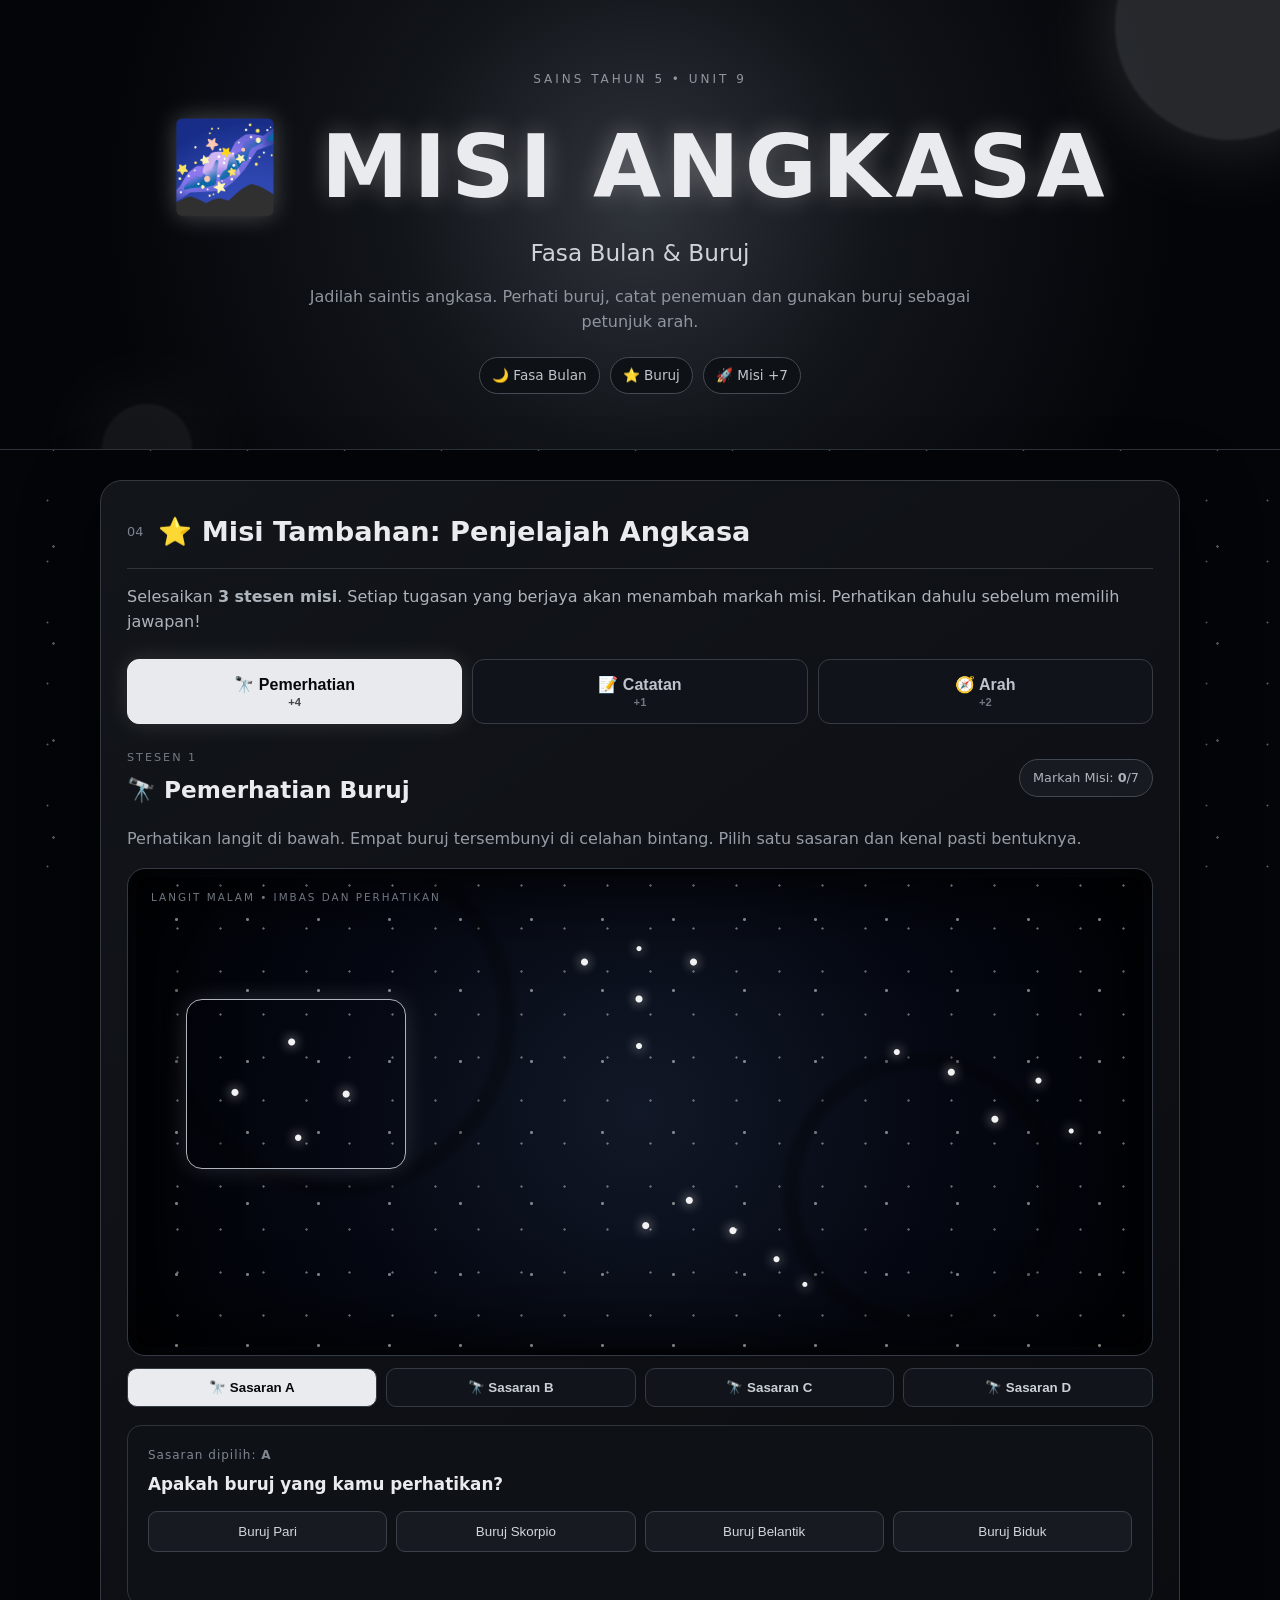
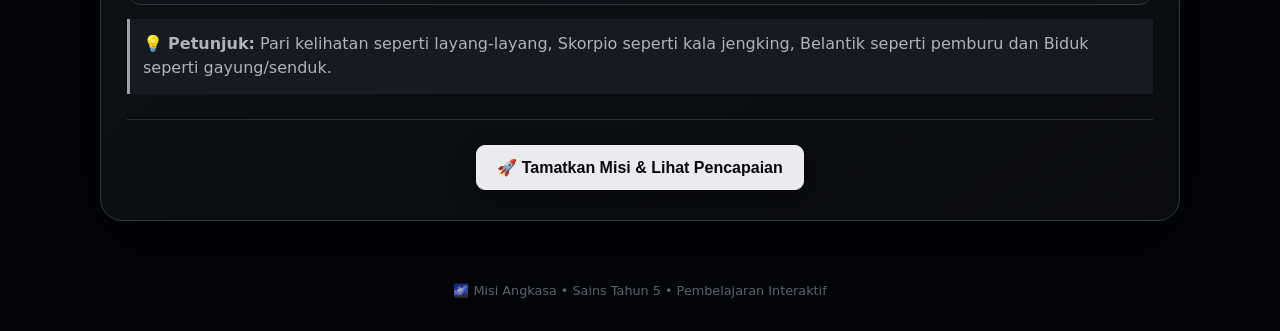
==== index.html @ 53428cc7 "Add files via upload" ====
<!DOCTYPE html>
<html lang="ms">
<head>
<meta charset="UTF-8">
<meta name="viewport" content="width=device-width, initial-scale=1.0">
<title>Misi Angkasa • Sains Tahun 5</title>
<link rel="stylesheet" href="style.css">
</head>
<body>
<div class="stars-bg"></div>

<header class="hero">
  <div class="eyebrow">SAINS TAHUN 5 • UNIT 9</div>
  <h1>🌌 MISI ANGKASA</h1>
  <p>Fasa Bulan & Buruj</p>
  <p class="lead">Jadilah saintis angkasa. Perhati buruj, catat penemuan dan gunakan buruj sebagai petunjuk arah.</p>
  <div class="hero-stats"><span>🌙 Fasa Bulan</span><span>⭐ Buruj</span><span>🚀 Misi +7</span></div>
</header>

<main>
<section class="panel">
  <div class="section-title"><span>04</span><h2>⭐ Misi Tambahan: Penjelajah Angkasa</h2></div>
  <p class="intro">Selesaikan <b>3 stesen misi</b>. Setiap tugasan yang berjaya akan menambah markah misi. Perhatikan dahulu sebelum memilih jawapan!</p>

  <nav class="mission-tabs" aria-label="Stesen misi">
    <button class="tab active" data-tab="observation">🔭 Pemerhatian <small>+4</small></button>
    <button class="tab" data-tab="notes">📝 Catatan <small>+1</small></button>
    <button class="tab" data-tab="direction">🧭 Arah <small>+2</small></button>
  </nav>

  <!-- STATION 1 -->
  <div id="observation" class="tab-panel active">
    <div class="station-head">
      <div><span class="station-no">STESEN 1</span><h3>🔭 Pemerhatian Buruj</h3></div>
      <div class="score-pill">Markah Misi: <b id="missionScore">0</b>/7</div>
    </div>
    <p class="hint">Perhatikan langit di bawah. Empat buruj tersembunyi di celahan bintang. Pilih satu sasaran dan kenal pasti bentuknya.</p>

    <div class="sky-wrap">
      <div class="sky" id="sky">
        <div class="sky-title">LANGIT MALAM • IMBAS DAN PERHATIKAN</div>
        <div class="target t1" data-const="pari"><span class="target-dot"></span></div>
        <div class="target t2" data-const="scorpio"><span class="target-dot"></span></div>
        <div class="target t3" data-const="belantik"><span class="target-dot"></span></div>
        <div class="target t4" data-const="biduk"><span class="target-dot"></span></div>
      </div>
    </div>

    <div class="constellation-picks">
      <button class="const-pick" data-target="pari">🔭 Sasaran A</button>
      <button class="const-pick" data-target="scorpio">🔭 Sasaran B</button>
      <button class="const-pick" data-target="belantik">🔭 Sasaran C</button>
      <button class="const-pick" data-target="biduk">🔭 Sasaran D</button>
    </div>

    <div class="observation-box">
      <div class="target-label">Sasaran dipilih: <b id="selectedTarget">A</b></div>
      <h4 id="obsQuestion">Apakah buruj yang kamu perhatikan?</h4>
      <div class="answer-grid" id="constAnswers">
        <button data-answer="pari">Buruj Pari</button>
        <button data-answer="scorpio">Buruj Skorpio</button>
        <button data-answer="belantik">Buruj Belantik</button>
        <button data-answer="biduk">Buruj Biduk</button>
      </div>
      <p id="obsFeedback" class="feedback"></p>
    </div>

    <div class="mini-note">💡 <b>Petunjuk:</b> Pari kelihatan seperti layang-layang, Skorpio seperti kala jengking, Belantik seperti pemburu dan Biduk seperti gayung/senduk.</div>
  </div>

  <!-- STATION 2 -->
  <div id="notes" class="tab-panel">
    <div class="station-head">
      <div><span class="station-no">STESEN 2</span><h3>📝 Catatan Saintis</h3></div>
      <div class="score-pill">Markah: <b id="noteScore">0</b>/1</div>
    </div>
    <p class="hint">Tulis pemerhatian kamu selepas melihat buruj. Catat sekurang-kurangnya nama buruj, bentuk dan satu perkara yang kamu pelajari.</p>
    <div class="note-template">
      <label>Nama buruj yang saya perhatikan</label>
      <input id="noteName" maxlength="60" placeholder="Contoh: Buruj Pari">
      <label>Bentuk / corak bintang</label>
      <textarea id="noteShape" maxlength="180" placeholder="Contoh: Empat bintang membentuk corak seperti layang-layang."></textarea>
      <label>Penemuan saya</label>
      <textarea id="noteFinding" maxlength="180" placeholder="Contoh: Buruj boleh digunakan sebagai petunjuk arah."></textarea>
      <button class="btn" id="saveNote">💾 Simpan Catatan (+1)</button>
      <p id="noteFeedback" class="feedback"></p>
    </div>
  </div>

  <!-- STATION 3 -->
  <div id="direction" class="tab-panel">
    <div class="station-head">
      <div><span class="station-no">STESEN 3</span><h3>🧭 Kompas Langit</h3></div>
      <div class="score-pill">Markah: <b id="directionScore">0</b>/2</div>
    </div>
    <p class="hint">Berdasarkan pengetahuan Sains Tahun 5, jawab dua soalan objektif berikut.</p>

    <div class="direction-question">
      <h4>1. Buruj yang sentiasa menunjuk ke arah utara ialah...</h4>
      <div class="answer-grid one" data-q="d1">
        <button data-answer="pari">Buruj Pari</button>
        <button data-answer="biduk">Buruj Biduk</button>
        <button data-answer="scorpio">Buruj Skorpio</button>
        <button data-answer="belantik">Buruj Belantik</button>
      </div>
      <p id="d1feedback" class="feedback"></p>
    </div>

    <div class="direction-question">
      <h4>2. Buruj yang sentiasa menunjuk ke arah selatan ialah...</h4>
      <div class="answer-grid one" data-q="d2">
        <button data-answer="pari">Buruj Pari</button>
        <button data-answer="biduk">Buruj Biduk</button>
        <button data-answer="scorpio">Buruj Skorpio</button>
        <button data-answer="belantik">Buruj Belantik</button>
      </div>
      <p id="d2feedback" class="feedback"></p>
    </div>
  </div>

  <div class="result-area">
    <button class="btn result-btn" id="finishMission">🚀 Tamatkan Misi & Lihat Pencapaian</button>
    <div id="achievement" class="achievement hidden"></div>
  </div>
</section>
</main>

<footer>🌌 Misi Angkasa • Sains Tahun 5 • Pembelajaran Interaktif</footer>
<script src="script.js"></script>
</body>
</html>
---- style.css ----
*{box-sizing:border-box}html{scroll-behavior:smooth}body{margin:0;background:#030509;color:#e9ebef;font-family:Inter,system-ui,-apple-system,Segoe UI,Arial,sans-serif;line-height:1.55;min-height:100vh}.stars-bg{position:fixed;inset:0;pointer-events:none;background-image:radial-gradient(circle,#fff 1px,transparent 1.5px),radial-gradient(circle,#cfd5dd .8px,transparent 1.4px),radial-gradient(circle,#fff .7px,transparent 1.3px);background-size:97px 97px,151px 151px,61px 61px;background-position:5px 13px,31px 71px,17px 43px;opacity:.35}.hero{position:relative;text-align:center;overflow:hidden;padding:70px 20px 55px;background:radial-gradient(circle at 50% 45%,#30343b 0,#12151a 35%,#030509 78%);border-bottom:1px solid #2e333b}.hero:before,.hero:after{content:"";position:absolute;border-radius:50%;background:#d9dde4;filter:blur(1px);opacity:.16;box-shadow:0 0 80px #fff}.hero:before{width:230px;height:230px;right:-65px;top:-90px}.hero:after{width:90px;height:90px;left:8%;bottom:-45px;opacity:.08}.eyebrow{font-size:.75rem;letter-spacing:3px;color:#8f969f}.hero h1{margin:10px 0 0;font-size:clamp(2.6rem,8vw,5.5rem);letter-spacing:5px;text-shadow:0 0 25px #fff4}.hero p{margin:0;font-size:1.45rem;color:#cfd3d9}.hero .lead{max-width:720px;margin:14px auto 22px;font-size:1rem;color:#8f969f}.hero-stats{display:flex;justify-content:center;gap:10px;flex-wrap:wrap}.hero-stats span{border:1px solid #454b54;background:#0e1116;padding:7px 12px;border-radius:999px;color:#bfc4cc;font-size:.85rem}.panel{position:relative;max-width:1080px;margin:30px auto;padding:30px 26px;background:linear-gradient(145deg,#12151a,#090b0f);border:1px solid #343941;border-radius:22px;box-shadow:0 20px 70px #000b}.section-title{display:flex;align-items:center;gap:15px;border-bottom:1px solid #30343b;padding-bottom:15px}.section-title span{font-size:.8rem;color:#7c838d}.section-title h2{margin:0;font-size:1.7rem}.intro{color:#aeb4bc}.mission-tabs{display:grid;grid-template-columns:repeat(3,1fr);gap:10px;margin:25px 0 20px}.tab{background:#101319;color:#bfc4cc;border:1px solid #373c44;padding:15px 10px;border-radius:12px;font-weight:800;font-size:1rem;cursor:pointer;transition:.2s}.tab small{display:block;color:#707780;font-size:.7rem;margin-top:2px}.tab:hover,.tab.active{background:#e8eaed;color:#08090b;border-color:#eee;box-shadow:0 0 22px #fff2}.tab.active small{color:#444}.tab-panel{display:none}.tab-panel.active{display:block;animation:fade .25s ease}@keyframes fade{from{opacity:0;transform:translateY(5px)}to{opacity:1;transform:none}}.station-head{display:flex;justify-content:space-between;align-items:center;gap:15px;margin-bottom:8px}.station-head h3{margin:3px 0;font-size:1.45rem}.station-no{font-size:.7rem;letter-spacing:2px;color:#737a84}.score-pill{padding:8px 13px;border:1px solid #424851;background:#171a20;border-radius:999px;font-size:.8rem;color:#aeb4bc}.hint{color:#969da6}.sky-wrap{border:1px solid #343a43;border-radius:18px;padding:8px;background:#05070c;box-shadow:inset 0 0 70px #000}.sky{height:470px;border-radius:13px;position:relative;overflow:hidden;background:radial-gradient(circle at 50% 50%,#111827 0,#050812 55%,#010206 100%);box-shadow:inset 0 0 90px #000}.sky:before{content:"";position:absolute;inset:0;background-image:radial-gradient(circle,#fff 1.2px,transparent 1.8px),radial-gradient(circle,#d9dde4 .8px,transparent 1.5px);background-size:71px 71px,43px 43px;background-position:5px 7px,20px 30px;opacity:.48}.sky:after{content:"";position:absolute;inset:0;background:radial-gradient(circle at 20% 30%,transparent 0 18%,#0004 19% 20%,transparent 21%),radial-gradient(circle at 78% 67%,transparent 0 14%,#0004 15% 16%,transparent 17%)}.sky-title{position:absolute;z-index:2;top:12px;left:15px;font-size:.65rem;letter-spacing:2px;color:#707781}.target{position:absolute;width:220px;height:170px;z-index:3;cursor:pointer;border:1px solid transparent;border-radius:16px;transition:.25s}.target:hover,.target.selected{border-color:#aeb4bd;background:#fff05;box-shadow:0 0 25px #fff2}.target:after{content:"";position:absolute;inset:0;background-image:radial-gradient(circle at 20% 50%,#fff 0 3px,transparent 4px),radial-gradient(circle at 50% 25%,#fff 0 3px,transparent 4px),radial-gradient(circle at 75% 60%,#fff 0 3px,transparent 4px),radial-gradient(circle at 40% 80%,#fff 0 2.5px,transparent 3.5px),radial-gradient(circle at 85% 25%,#fff 0 2px,transparent 3px);filter:drop-shadow(0 0 6px #fff);opacity:.95}.t1{left:5%;top:26%}.t2{right:5%;top:27%}.t3{left:39%;top:8%}.t4{right:31%;bottom:6%}.t1:after{background-image:radial-gradient(circle at 22% 55%,#fff 0 3px,transparent 4px),radial-gradient(circle at 48% 25%,#fff 0 3px,transparent 4px),radial-gradient(circle at 73% 56%,#fff 0 3px,transparent 4px),radial-gradient(circle at 51% 82%,#fff 0 2.7px,transparent 3.7px)}.t2:after{background-image:radial-gradient(circle at 10% 28%,#fff 0 2.5px,transparent 3.5px),radial-gradient(circle at 35% 40%,#fff 0 3px,transparent 4px),radial-gradient(circle at 55% 68%,#fff 0 3px,transparent 4px),radial-gradient(circle at 75% 45%,#fff 0 2.5px,transparent 3.5px),radial-gradient(circle at 90% 75%,#fff 0 2px,transparent 3px)}.t3:after{background-image:radial-gradient(circle at 25% 28%,#fff 0 3px,transparent 4px),radial-gradient(circle at 50% 50%,#fff 0 3px,transparent 4px),radial-gradient(circle at 75% 28%,#fff 0 3px,transparent 4px),radial-gradient(circle at 50% 78%,#fff 0 2.5px,transparent 3.5px),radial-gradient(circle at 50% 20%,#fff 0 2px,transparent 3px)}.t4:after{background-image:radial-gradient(circle at 15% 45%,#fff 0 3px,transparent 4px),radial-gradient(circle at 35% 30%,#fff 0 3px,transparent 4px),radial-gradient(circle at 55% 48%,#fff 0 3px,transparent 4px),radial-gradient(circle at 75% 65%,#fff 0 2.5px,transparent 3.5px),radial-gradient(circle at 88% 80%,#fff 0 2px,transparent 3px)}.constellation-picks{display:grid;grid-template-columns:repeat(4,1fr);gap:9px;margin:12px 0}.const-pick{padding:11px 5px;background:#11151b;border:1px solid #353b43;color:#cbd0d7;border-radius:10px;cursor:pointer;font-weight:700}.const-pick:hover,.const-pick.selected{background:#e9ebee;color:#08090b}.observation-box,.direction-question,.note-template{margin-top:18px;padding:20px;background:#0e1116;border:1px solid #30353d;border-radius:14px}.target-label{font-size:.75rem;letter-spacing:1px;color:#7f8791}.observation-box h4,.direction-question h4{margin:7px 0 13px;font-size:1.05rem}.answer-grid{display:grid;grid-template-columns:repeat(4,1fr);gap:9px}.answer-grid button{background:#171b21;color:#d2d6dc;border:1px solid #3b414a;padding:12px 8px;border-radius:9px;cursor:pointer}.answer-grid button:hover{background:#282d34}.answer-grid button.correct{background:#dfe2e6;color:#07090d;border-color:#fff}.answer-grid button.wrong{border-color:#777;background:#1a1d22}.feedback{min-height:22px;margin:10px 0 0;font-weight:700;color:#aeb5be}.mini-note{margin-top:14px;padding:13px;background:#171a20;border-left:3px solid #9ba1a9;color:#aeb4bc}.note-template{display:grid;gap:9px;max-width:760px;margin-left:auto;margin-right:auto}.note-template label{font-size:.82rem;color:#969da6}.note-template input,.note-template textarea{width:100%;padding:12px;background:#090c11;border:1px solid #353b44;border-radius:9px;color:#eee;font:inherit}.note-template textarea{min-height:95px;resize:vertical}.btn{border:1px solid #eee;background:#e9ebee;color:#08090b;padding:12px 20px;border-radius:9px;font-weight:900;cursor:pointer;box-shadow:0 8px 25px #0007}.btn:hover{transform:translateY(-2px);background:#fff}.result-area{text-align:center;border-top:1px solid #292e35;margin-top:25px;padding-top:25px}.result-btn{font-size:1rem}.achievement{margin:22px auto 0;max-width:650px;padding:28px 18px;border:1px solid #656b74;border-radius:18px;background:radial-gradient(circle at 50% 30%,#383d45,#12151a 65%);box-shadow:0 0 50px #fff1}.achievement .big-icon{font-size:4rem}.achievement h3{font-size:1.8rem;margin:5px 0}.achievement .medal{font-size:2rem}.hidden{display:none}footer{text-align:center;color:#626973;padding:30px 15px;font-size:.8rem}@media(max-width:720px){.panel{margin:16px 9px;padding:21px 15px}.mission-tabs{grid-template-columns:1fr}.constellation-picks,.answer-grid{grid-template-columns:1fr 1fr}.sky{height:430px}.target{width:145px;height:120px}.t1{left:1%;top:28%}.t2{right:1%;top:28%}.t3{left:31%;top:6%}.t4{right:20%;bottom:5%}.station-head{align-items:flex-start;flex-direction:column}.score-pill{align-self:flex-start}.hero h1{letter-spacing:2px}}
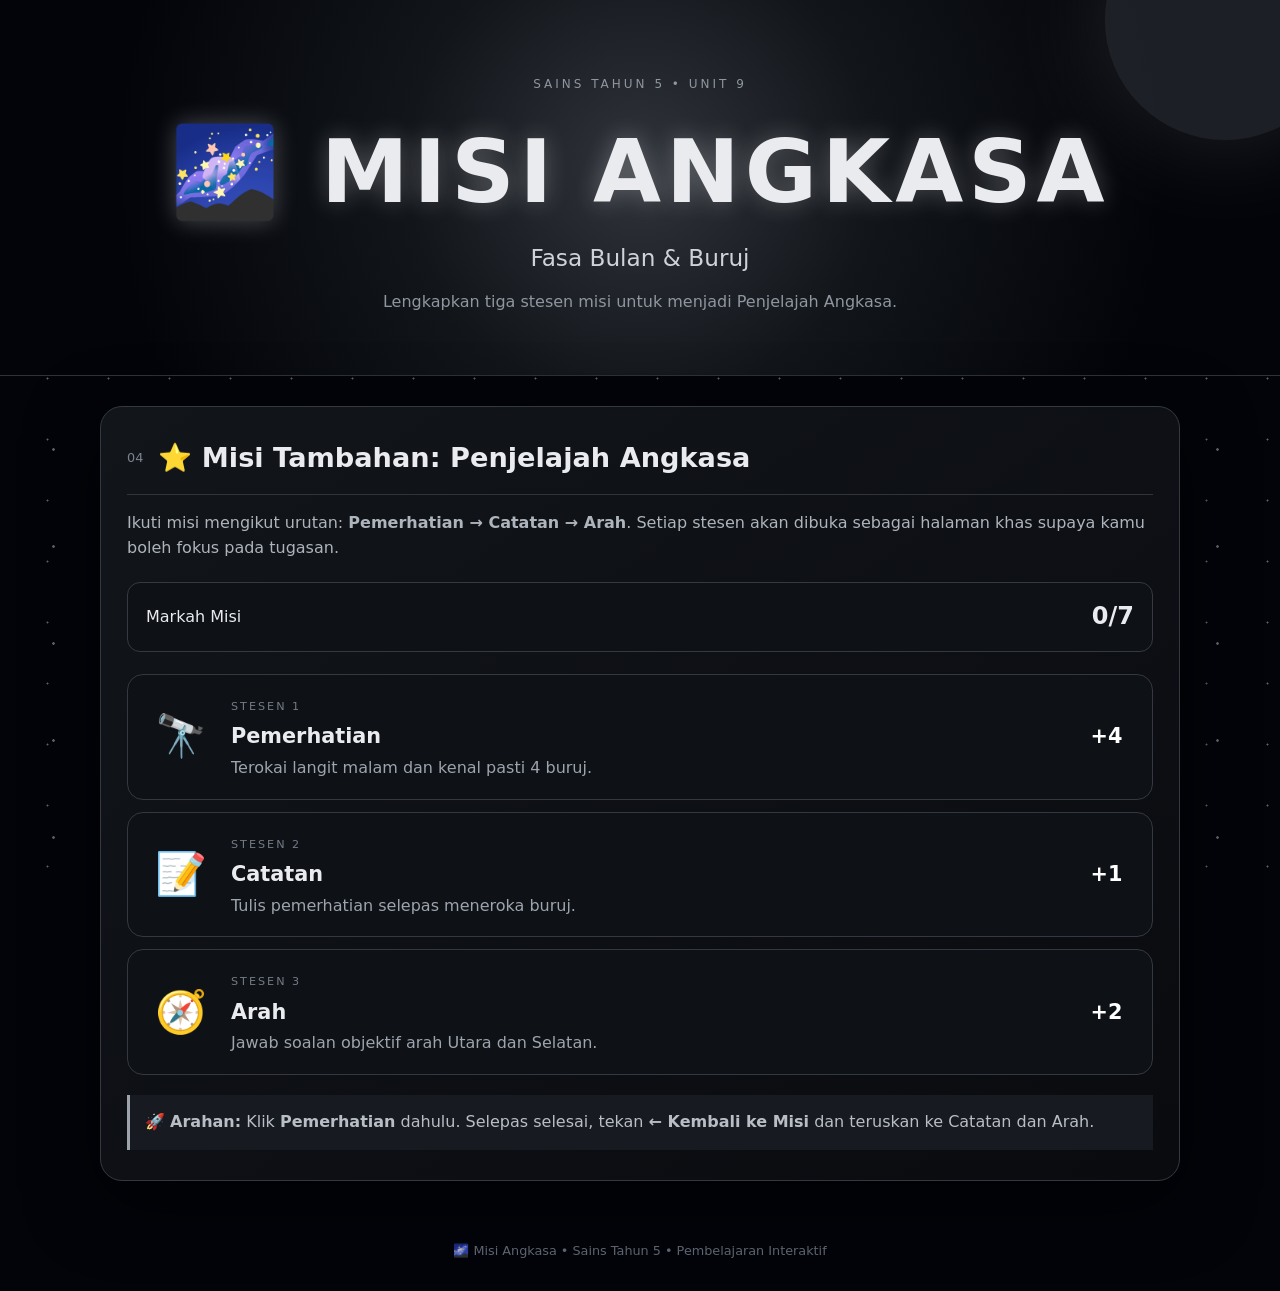
==== commit 4c8637bb: "Add files via upload" ====
--- a/index.html
+++ b/index.html
@@ -1,131 +1,15 @@
 <!DOCTYPE html>
 <html lang="ms">
-<head>
-<meta charset="UTF-8">
-<meta name="viewport" content="width=device-width, initial-scale=1.0">
-<title>Misi Angkasa • Sains Tahun 5</title>
-<link rel="stylesheet" href="style.css">
-</head>
-<body>
-<div class="stars-bg"></div>
-
-<header class="hero">
-  <div class="eyebrow">SAINS TAHUN 5 • UNIT 9</div>
-  <h1>🌌 MISI ANGKASA</h1>
-  <p>Fasa Bulan & Buruj</p>
-  <p class="lead">Jadilah saintis angkasa. Perhati buruj, catat penemuan dan gunakan buruj sebagai petunjuk arah.</p>
-  <div class="hero-stats"><span>🌙 Fasa Bulan</span><span>⭐ Buruj</span><span>🚀 Misi +7</span></div>
-</header>
-
-<main>
-<section class="panel">
-  <div class="section-title"><span>04</span><h2>⭐ Misi Tambahan: Penjelajah Angkasa</h2></div>
-  <p class="intro">Selesaikan <b>3 stesen misi</b>. Setiap tugasan yang berjaya akan menambah markah misi. Perhatikan dahulu sebelum memilih jawapan!</p>
-
-  <nav class="mission-tabs" aria-label="Stesen misi">
-    <button class="tab active" data-tab="observation">🔭 Pemerhatian <small>+4</small></button>
-    <button class="tab" data-tab="notes">📝 Catatan <small>+1</small></button>
-    <button class="tab" data-tab="direction">🧭 Arah <small>+2</small></button>
-  </nav>
-
-  <!-- STATION 1 -->
-  <div id="observation" class="tab-panel active">
-    <div class="station-head">
-      <div><span class="station-no">STESEN 1</span><h3>🔭 Pemerhatian Buruj</h3></div>
-      <div class="score-pill">Markah Misi: <b id="missionScore">0</b>/7</div>
-    </div>
-    <p class="hint">Perhatikan langit di bawah. Empat buruj tersembunyi di celahan bintang. Pilih satu sasaran dan kenal pasti bentuknya.</p>
-
-    <div class="sky-wrap">
-      <div class="sky" id="sky">
-        <div class="sky-title">LANGIT MALAM • IMBAS DAN PERHATIKAN</div>
-        <div class="target t1" data-const="pari"><span class="target-dot"></span></div>
-        <div class="target t2" data-const="scorpio"><span class="target-dot"></span></div>
-        <div class="target t3" data-const="belantik"><span class="target-dot"></span></div>
-        <div class="target t4" data-const="biduk"><span class="target-dot"></span></div>
-      </div>
-    </div>
-
-    <div class="constellation-picks">
-      <button class="const-pick" data-target="pari">🔭 Sasaran A</button>
-      <button class="const-pick" data-target="scorpio">🔭 Sasaran B</button>
-      <button class="const-pick" data-target="belantik">🔭 Sasaran C</button>
-      <button class="const-pick" data-target="biduk">🔭 Sasaran D</button>
-    </div>
-
-    <div class="observation-box">
-      <div class="target-label">Sasaran dipilih: <b id="selectedTarget">A</b></div>
-      <h4 id="obsQuestion">Apakah buruj yang kamu perhatikan?</h4>
-      <div class="answer-grid" id="constAnswers">
-        <button data-answer="pari">Buruj Pari</button>
-        <button data-answer="scorpio">Buruj Skorpio</button>
-        <button data-answer="belantik">Buruj Belantik</button>
-        <button data-answer="biduk">Buruj Biduk</button>
-      </div>
-      <p id="obsFeedback" class="feedback"></p>
-    </div>
-
-    <div class="mini-note">💡 <b>Petunjuk:</b> Pari kelihatan seperti layang-layang, Skorpio seperti kala jengking, Belantik seperti pemburu dan Biduk seperti gayung/senduk.</div>
-  </div>
-
-  <!-- STATION 2 -->
-  <div id="notes" class="tab-panel">
-    <div class="station-head">
-      <div><span class="station-no">STESEN 2</span><h3>📝 Catatan Saintis</h3></div>
-      <div class="score-pill">Markah: <b id="noteScore">0</b>/1</div>
-    </div>
-    <p class="hint">Tulis pemerhatian kamu selepas melihat buruj. Catat sekurang-kurangnya nama buruj, bentuk dan satu perkara yang kamu pelajari.</p>
-    <div class="note-template">
-      <label>Nama buruj yang saya perhatikan</label>
-      <input id="noteName" maxlength="60" placeholder="Contoh: Buruj Pari">
-      <label>Bentuk / corak bintang</label>
-      <textarea id="noteShape" maxlength="180" placeholder="Contoh: Empat bintang membentuk corak seperti layang-layang."></textarea>
-      <label>Penemuan saya</label>
-      <textarea id="noteFinding" maxlength="180" placeholder="Contoh: Buruj boleh digunakan sebagai petunjuk arah."></textarea>
-      <button class="btn" id="saveNote">💾 Simpan Catatan (+1)</button>
-      <p id="noteFeedback" class="feedback"></p>
-    </div>
-  </div>
-
-  <!-- STATION 3 -->
-  <div id="direction" class="tab-panel">
-    <div class="station-head">
-      <div><span class="station-no">STESEN 3</span><h3>🧭 Kompas Langit</h3></div>
-      <div class="score-pill">Markah: <b id="directionScore">0</b>/2</div>
-    </div>
-    <p class="hint">Berdasarkan pengetahuan Sains Tahun 5, jawab dua soalan objektif berikut.</p>
-
-    <div class="direction-question">
-      <h4>1. Buruj yang sentiasa menunjuk ke arah utara ialah...</h4>
-      <div class="answer-grid one" data-q="d1">
-        <button data-answer="pari">Buruj Pari</button>
-        <button data-answer="biduk">Buruj Biduk</button>
-        <button data-answer="scorpio">Buruj Skorpio</button>
-        <button data-answer="belantik">Buruj Belantik</button>
-      </div>
-      <p id="d1feedback" class="feedback"></p>
-    </div>
-
-    <div class="direction-question">
-      <h4>2. Buruj yang sentiasa menunjuk ke arah selatan ialah...</h4>
-      <div class="answer-grid one" data-q="d2">
-        <button data-answer="pari">Buruj Pari</button>
-        <button data-answer="biduk">Buruj Biduk</button>
-        <button data-answer="scorpio">Buruj Skorpio</button>
-        <button data-answer="belantik">Buruj Belantik</button>
-      </div>
-      <p id="d2feedback" class="feedback"></p>
-    </div>
-  </div>
-
-  <div class="result-area">
-    <button class="btn result-btn" id="finishMission">🚀 Tamatkan Misi & Lihat Pencapaian</button>
-    <div id="achievement" class="achievement hidden"></div>
-  </div>
-</section>
-</main>
-
-<footer>🌌 Misi Angkasa • Sains Tahun 5 • Pembelajaran Interaktif</footer>
-<script src="script.js"></script>
-</body>
-</html>+<head><meta charset="UTF-8"><meta name="viewport" content="width=device-width, initial-scale=1.0"><title>Misi Angkasa • Sains Tahun 5</title><link rel="stylesheet" href="style.css"></head>
+<body class="main-page"><div class="stars-bg"></div>
+<header class="hero"><div class="eyebrow">SAINS TAHUN 5 • UNIT 9</div><h1>🌌 MISI ANGKASA</h1><p>Fasa Bulan & Buruj</p><p class="lead">Lengkapkan tiga stesen misi untuk menjadi Penjelajah Angkasa.</p></header>
+<main><section class="panel mission-home"><div class="section-title"><span>04</span><h2>⭐ Misi Tambahan: Penjelajah Angkasa</h2></div>
+<p class="intro">Ikuti misi mengikut urutan: <b>Pemerhatian → Catatan → Arah</b>. Setiap stesen akan dibuka sebagai halaman khas supaya kamu boleh fokus pada tugasan.</p>
+<div class="mission-progress"><span>Markah Misi</span><strong id="homeScore">0/7</strong></div>
+<div class="mission-cards">
+<a class="mission-card" href="observation.html"><div class="card-icon">🔭</div><div><span>STESEN 1</span><h3>Pemerhatian</h3><p>Terokai langit malam dan kenal pasti 4 buruj.</p></div><b>+4</b></a>
+<a class="mission-card" href="notes.html"><div class="card-icon">📝</div><div><span>STESEN 2</span><h3>Catatan</h3><p>Tulis pemerhatian selepas meneroka buruj.</p></div><b>+1</b></a>
+<a class="mission-card" href="direction.html"><div class="card-icon">🧭</div><div><span>STESEN 3</span><h3>Arah</h3><p>Jawab soalan objektif arah Utara dan Selatan.</p></div><b>+2</b></a>
+</div>
+<div class="mission-tip">🚀 <b>Arahan:</b> Klik <b>Pemerhatian</b> dahulu. Selepas selesai, tekan <b>← Kembali ke Misi</b> dan teruskan ke Catatan dan Arah.</div>
+</section></main><footer>🌌 Misi Angkasa • Sains Tahun 5 • Pembelajaran Interaktif</footer><script src="script.js"></script></body></html>
--- a/style.css
+++ b/style.css
@@ -1 +1,2 @@
-*{box-sizing:border-box}html{scroll-behavior:smooth}body{margin:0;background:#030509;color:#e9ebef;font-family:Inter,system-ui,-apple-system,Segoe UI,Arial,sans-serif;line-height:1.55;min-height:100vh}.stars-bg{position:fixed;inset:0;pointer-events:none;background-image:radial-gradient(circle,#fff 1px,transparent 1.5px),radial-gradient(circle,#cfd5dd .8px,transparent 1.4px),radial-gradient(circle,#fff .7px,transparent 1.3px);background-size:97px 97px,151px 151px,61px 61px;background-position:5px 13px,31px 71px,17px 43px;opacity:.35}.hero{position:relative;text-align:center;overflow:hidden;padding:70px 20px 55px;background:radial-gradient(circle at 50% 45%,#30343b 0,#12151a 35%,#030509 78%);border-bottom:1px solid #2e333b}.hero:before,.hero:after{content:"";position:absolute;border-radius:50%;background:#d9dde4;filter:blur(1px);opacity:.16;box-shadow:0 0 80px #fff}.hero:before{width:230px;height:230px;right:-65px;top:-90px}.hero:after{width:90px;height:90px;left:8%;bottom:-45px;opacity:.08}.eyebrow{font-size:.75rem;letter-spacing:3px;color:#8f969f}.hero h1{margin:10px 0 0;font-size:clamp(2.6rem,8vw,5.5rem);letter-spacing:5px;text-shadow:0 0 25px #fff4}.hero p{margin:0;font-size:1.45rem;color:#cfd3d9}.hero .lead{max-width:720px;margin:14px auto 22px;font-size:1rem;color:#8f969f}.hero-stats{display:flex;justify-content:center;gap:10px;flex-wrap:wrap}.hero-stats span{border:1px solid #454b54;background:#0e1116;padding:7px 12px;border-radius:999px;color:#bfc4cc;font-size:.85rem}.panel{position:relative;max-width:1080px;margin:30px auto;padding:30px 26px;background:linear-gradient(145deg,#12151a,#090b0f);border:1px solid #343941;border-radius:22px;box-shadow:0 20px 70px #000b}.section-title{display:flex;align-items:center;gap:15px;border-bottom:1px solid #30343b;padding-bottom:15px}.section-title span{font-size:.8rem;color:#7c838d}.section-title h2{margin:0;font-size:1.7rem}.intro{color:#aeb4bc}.mission-tabs{display:grid;grid-template-columns:repeat(3,1fr);gap:10px;margin:25px 0 20px}.tab{background:#101319;color:#bfc4cc;border:1px solid #373c44;padding:15px 10px;border-radius:12px;font-weight:800;font-size:1rem;cursor:pointer;transition:.2s}.tab small{display:block;color:#707780;font-size:.7rem;margin-top:2px}.tab:hover,.tab.active{background:#e8eaed;color:#08090b;border-color:#eee;box-shadow:0 0 22px #fff2}.tab.active small{color:#444}.tab-panel{display:none}.tab-panel.active{display:block;animation:fade .25s ease}@keyframes fade{from{opacity:0;transform:translateY(5px)}to{opacity:1;transform:none}}.station-head{display:flex;justify-content:space-between;align-items:center;gap:15px;margin-bottom:8px}.station-head h3{margin:3px 0;font-size:1.45rem}.station-no{font-size:.7rem;letter-spacing:2px;color:#737a84}.score-pill{padding:8px 13px;border:1px solid #424851;background:#171a20;border-radius:999px;font-size:.8rem;color:#aeb4bc}.hint{color:#969da6}.sky-wrap{border:1px solid #343a43;border-radius:18px;padding:8px;background:#05070c;box-shadow:inset 0 0 70px #000}.sky{height:470px;border-radius:13px;position:relative;overflow:hidden;background:radial-gradient(circle at 50% 50%,#111827 0,#050812 55%,#010206 100%);box-shadow:inset 0 0 90px #000}.sky:before{content:"";position:absolute;inset:0;background-image:radial-gradient(circle,#fff 1.2px,transparent 1.8px),radial-gradient(circle,#d9dde4 .8px,transparent 1.5px);background-size:71px 71px,43px 43px;background-position:5px 7px,20px 30px;opacity:.48}.sky:after{content:"";position:absolute;inset:0;background:radial-gradient(circle at 20% 30%,transparent 0 18%,#0004 19% 20%,transparent 21%),radial-gradient(circle at 78% 67%,transparent 0 14%,#0004 15% 16%,transparent 17%)}.sky-title{position:absolute;z-index:2;top:12px;left:15px;font-size:.65rem;letter-spacing:2px;color:#707781}.target{position:absolute;width:220px;height:170px;z-index:3;cursor:pointer;border:1px solid transparent;border-radius:16px;transition:.25s}.target:hover,.target.selected{border-color:#aeb4bd;background:#fff05;box-shadow:0 0 25px #fff2}.target:after{content:"";position:absolute;inset:0;background-image:radial-gradient(circle at 20% 50%,#fff 0 3px,transparent 4px),radial-gradient(circle at 50% 25%,#fff 0 3px,transparent 4px),radial-gradient(circle at 75% 60%,#fff 0 3px,transparent 4px),radial-gradient(circle at 40% 80%,#fff 0 2.5px,transparent 3.5px),radial-gradient(circle at 85% 25%,#fff 0 2px,transparent 3px);filter:drop-shadow(0 0 6px #fff);opacity:.95}.t1{left:5%;top:26%}.t2{right:5%;top:27%}.t3{left:39%;top:8%}.t4{right:31%;bottom:6%}.t1:after{background-image:radial-gradient(circle at 22% 55%,#fff 0 3px,transparent 4px),radial-gradient(circle at 48% 25%,#fff 0 3px,transparent 4px),radial-gradient(circle at 73% 56%,#fff 0 3px,transparent 4px),radial-gradient(circle at 51% 82%,#fff 0 2.7px,transparent 3.7px)}.t2:after{background-image:radial-gradient(circle at 10% 28%,#fff 0 2.5px,transparent 3.5px),radial-gradient(circle at 35% 40%,#fff 0 3px,transparent 4px),radial-gradient(circle at 55% 68%,#fff 0 3px,transparent 4px),radial-gradient(circle at 75% 45%,#fff 0 2.5px,transparent 3.5px),radial-gradient(circle at 90% 75%,#fff 0 2px,transparent 3px)}.t3:after{background-image:radial-gradient(circle at 25% 28%,#fff 0 3px,transparent 4px),radial-gradient(circle at 50% 50%,#fff 0 3px,transparent 4px),radial-gradient(circle at 75% 28%,#fff 0 3px,transparent 4px),radial-gradient(circle at 50% 78%,#fff 0 2.5px,transparent 3.5px),radial-gradient(circle at 50% 20%,#fff 0 2px,transparent 3px)}.t4:after{background-image:radial-gradient(circle at 15% 45%,#fff 0 3px,transparent 4px),radial-gradient(circle at 35% 30%,#fff 0 3px,transparent 4px),radial-gradient(circle at 55% 48%,#fff 0 3px,transparent 4px),radial-gradient(circle at 75% 65%,#fff 0 2.5px,transparent 3.5px),radial-gradient(circle at 88% 80%,#fff 0 2px,transparent 3px)}.constellation-picks{display:grid;grid-template-columns:repeat(4,1fr);gap:9px;margin:12px 0}.const-pick{padding:11px 5px;background:#11151b;border:1px solid #353b43;color:#cbd0d7;border-radius:10px;cursor:pointer;font-weight:700}.const-pick:hover,.const-pick.selected{background:#e9ebee;color:#08090b}.observation-box,.direction-question,.note-template{margin-top:18px;padding:20px;background:#0e1116;border:1px solid #30353d;border-radius:14px}.target-label{font-size:.75rem;letter-spacing:1px;color:#7f8791}.observation-box h4,.direction-question h4{margin:7px 0 13px;font-size:1.05rem}.answer-grid{display:grid;grid-template-columns:repeat(4,1fr);gap:9px}.answer-grid button{background:#171b21;color:#d2d6dc;border:1px solid #3b414a;padding:12px 8px;border-radius:9px;cursor:pointer}.answer-grid button:hover{background:#282d34}.answer-grid button.correct{background:#dfe2e6;color:#07090d;border-color:#fff}.answer-grid button.wrong{border-color:#777;background:#1a1d22}.feedback{min-height:22px;margin:10px 0 0;font-weight:700;color:#aeb5be}.mini-note{margin-top:14px;padding:13px;background:#171a20;border-left:3px solid #9ba1a9;color:#aeb4bc}.note-template{display:grid;gap:9px;max-width:760px;margin-left:auto;margin-right:auto}.note-template label{font-size:.82rem;color:#969da6}.note-template input,.note-template textarea{width:100%;padding:12px;background:#090c11;border:1px solid #353b44;border-radius:9px;color:#eee;font:inherit}.note-template textarea{min-height:95px;resize:vertical}.btn{border:1px solid #eee;background:#e9ebee;color:#08090b;padding:12px 20px;border-radius:9px;font-weight:900;cursor:pointer;box-shadow:0 8px 25px #0007}.btn:hover{transform:translateY(-2px);background:#fff}.result-area{text-align:center;border-top:1px solid #292e35;margin-top:25px;padding-top:25px}.result-btn{font-size:1rem}.achievement{margin:22px auto 0;max-width:650px;padding:28px 18px;border:1px solid #656b74;border-radius:18px;background:radial-gradient(circle at 50% 30%,#383d45,#12151a 65%);box-shadow:0 0 50px #fff1}.achievement .big-icon{font-size:4rem}.achievement h3{font-size:1.8rem;margin:5px 0}.achievement .medal{font-size:2rem}.hidden{display:none}footer{text-align:center;color:#626973;padding:30px 15px;font-size:.8rem}@media(max-width:720px){.panel{margin:16px 9px;padding:21px 15px}.mission-tabs{grid-template-columns:1fr}.constellation-picks,.answer-grid{grid-template-columns:1fr 1fr}.sky{height:430px}.target{width:145px;height:120px}.t1{left:1%;top:28%}.t2{right:1%;top:28%}.t3{left:31%;top:6%}.t4{right:20%;bottom:5%}.station-head{align-items:flex-start;flex-direction:column}.score-pill{align-self:flex-start}.hero h1{letter-spacing:2px}}+*{box-sizing:border-box}html{scroll-behavior:smooth}body{margin:0;background:#02040a;color:#e9ebef;font-family:Inter,system-ui,-apple-system,Segoe UI,Arial,sans-serif;line-height:1.55;min-height:100vh}.stars-bg{position:fixed;inset:0;pointer-events:none;background-image:radial-gradient(circle,#fff 1px,transparent 1.6px),radial-gradient(circle,#dce2eb .8px,transparent 1.4px),radial-gradient(circle,#fff .7px,transparent 1.3px);background-size:97px 97px,151px 151px,61px 61px;background-position:5px 13px,31px 71px,17px 43px;opacity:.38}.hero{position:relative;text-align:center;overflow:hidden;padding:75px 20px 60px;background:radial-gradient(circle at 50% 45%,#30343b 0,#12151a 35%,#02040a 78%);border-bottom:1px solid #2e333b}.hero:before{content:'';position:absolute;width:240px;height:240px;right:-65px;top:-100px;border-radius:50%;background:#d9dde4;opacity:.12;box-shadow:0 0 100px #fff}.eyebrow{font-size:.75rem;letter-spacing:3px;color:#8f969f}.hero h1{margin:10px 0 0;font-size:clamp(2.6rem,8vw,5.5rem);letter-spacing:5px;text-shadow:0 0 25px #fff4}.hero p{margin:0;font-size:1.45rem;color:#cfd3d9}.hero .lead{max-width:720px;margin:14px auto 0;font-size:1rem;color:#8f969f}.panel{position:relative;max-width:1080px;margin:30px auto;padding:30px 26px;background:linear-gradient(145deg,#12151a,#090b0f);border:1px solid #343941;border-radius:22px;box-shadow:0 20px 70px #000b}.section-title{display:flex;align-items:center;gap:15px;border-bottom:1px solid #30343b;padding-bottom:15px}.section-title span{font-size:.8rem;color:#7c838d}.section-title h2{margin:0;font-size:1.7rem}.intro{color:#aeb4bc}.mission-progress{display:flex;justify-content:space-between;align-items:center;margin:22px 0;padding:15px 18px;border:1px solid #353a42;background:#0e1116;border-radius:13px}.mission-progress strong{font-size:1.5rem}.mission-cards{display:grid;gap:12px}.mission-card{display:grid;grid-template-columns:70px 1fr 55px;align-items:center;gap:15px;text-decoration:none;color:#e9ebef;background:#0e1116;border:1px solid #343941;border-radius:16px;padding:18px;transition:.2s}.mission-card:hover{transform:translateY(-3px);border-color:#aaa;box-shadow:0 12px 35px #000}.mission-card .card-icon{font-size:2.6rem;text-align:center}.mission-card span{font-size:.7rem;letter-spacing:2px;color:#747b85}.mission-card h3{margin:3px 0;font-size:1.3rem}.mission-card p{margin:0;color:#9da4ad}.mission-card>b{font-size:1.3rem;text-align:center;color:#fff}.mission-tip{margin-top:20px;padding:15px;background:#171a20;border-left:3px solid #9da3ab;color:#b9bec6}.topbar{max-width:1080px;margin:18px auto 0;padding:0 10px;display:flex;justify-content:space-between;align-items:center;color:#aeb4bd;font-size:.9rem}.back{color:#dce0e5;text-decoration:none;border:1px solid #3c424b;background:#101319;padding:9px 13px;border-radius:9px}.back:hover{background:#e9ebee;color:#07090b}.mission-page{padding-bottom:30px}.space-simulator{height:520px;position:relative;overflow:hidden;border:1px solid #3a4049;border-radius:18px;background:radial-gradient(circle at 50% 50%,#152039 0,#070c18 48%,#010207 100%);box-shadow:inset 0 0 100px #000}.space-simulator:before{content:'';position:absolute;inset:0;background-image:radial-gradient(circle,#fff 0 1.2px,transparent 1.8px),radial-gradient(circle,#cfd6df 0 .8px,transparent 1.5px);background-size:67px 67px,43px 43px;background-position:7px 11px,17px 33px;opacity:.6}.space-label{position:absolute;z-index:10;top:14px;left:16px;font-size:.7rem;letter-spacing:2px;color:#737b86}.moon-glow{position:absolute;width:80px;height:80px;right:9%;top:13%;border-radius:50%;background:#d9dde3;box-shadow:0 0 45px 15px #fff4;opacity:.5}.scanline{position:absolute;inset:0;background:linear-gradient(transparent 49.8%,#fff1 50%,transparent 50.2%);opacity:.12;pointer-events:none}.constellation{position:absolute;width:245px;height:190px;border:1px solid transparent;border-radius:15px;z-index:5;cursor:pointer;transition:.25s}.constellation:hover,.constellation.selected{border-color:#e8ebef;background:#fff04;box-shadow:0 0 30px #fff2}.constellation:before,.constellation:after{content:'';position:absolute;inset:0;background-repeat:no-repeat;filter:drop-shadow(0 0 5px #fff)}.c-pari{left:6%;top:28%}.c-pari:before{background-image:radial-gradient(circle at 20% 50%,#fff 0 3px,transparent 4px),radial-gradient(circle at 48% 25%,#fff 0 3px,transparent 4px),radial-gradient(circle at 76% 53%,#fff 0 3px,transparent 4px),radial-gradient(circle at 50% 82%,#fff 0 2.5px,transparent 3.5px)}.c-pari:after{background:linear-gradient(25deg,transparent 47%,#cfd6df 48% 50%,transparent 51%),linear-gradient(-35deg,transparent 48%,#cfd6df 49% 51%,transparent 52%),linear-gradient(95deg,transparent 48%,#cfd6df 49% 51%,transparent 52%)}.c-scorpio{right:5%;top:27%}.c-scorpio:before{background-image:radial-gradient(circle at 8% 30%,#fff 0 2.5px,transparent 3.5px),radial-gradient(circle at 28% 37%,#fff 0 3px,transparent 4px),radial-gradient(circle at 47% 53%,#fff 0 3px,transparent 4px),radial-gradient(circle at 62% 72%,#fff 0 3px,transparent 4px),radial-gradient(circle at 79% 57%,#fff 0 2.5px,transparent 3.5px),radial-gradient(circle at 91% 76%,#fff 0 2px,transparent 3px)}.c-scorpio:after{background:linear-gradient(20deg,transparent 48%,#cfd6df 49% 51%,transparent 52%),linear-gradient(55deg,transparent 48%,#cfd6df 49% 51%,transparent 52%),linear-gradient(-35deg,transparent 48%,#cfd6df 49% 51%,transparent 52%)}.c-belantik{left:38%;top:7%}.c-belantik:before{background-image:radial-gradient(circle at 25% 30%,#fff 0 3px,transparent 4px),radial-gradient(circle at 50% 50%,#fff 0 3px,transparent 4px),radial-gradient(circle at 75% 30%,#fff 0 3px,transparent 4px),radial-gradient(circle at 50% 78%,#fff 0 2.7px,transparent 3.7px),radial-gradient(circle at 50% 15%,#fff 0 2px,transparent 3px)}.c-belantik:after{background:linear-gradient(30deg,transparent 48%,#cfd6df 49% 51%,transparent 52%),linear-gradient(-30deg,transparent 48%,#cfd6df 49% 51%,transparent 52%),linear-gradient(90deg,transparent 48%,#cfd6df 49% 51%,transparent 52%)}.c-biduk{right:27%;bottom:6%}.c-biduk:before{background-image:radial-gradient(circle at 15% 45%,#fff 0 3px,transparent 4px),radial-gradient(circle at 35% 30%,#fff 0 3px,transparent 4px),radial-gradient(circle at 55% 48%,#fff 0 3px,transparent 4px),radial-gradient(circle at 75% 65%,#fff 0 2.5px,transparent 3.5px),radial-gradient(circle at 88% 80%,#fff 0 2px,transparent 3px)}.c-biduk:after{background:linear-gradient(20deg,transparent 48%,#cfd6df 49% 51%,transparent 52%),linear-gradient(-25deg,transparent 48%,#cfd6df 49% 51%,transparent 52%),linear-gradient(70deg,transparent 48%,#cfd6df 49% 51%,transparent 52%)}.sky-instruction{margin:15px 0;padding:14px;background:#171b22;border-left:3px solid #aab0b8;color:#b9bec7}.target-buttons{display:grid;grid-template-columns:repeat(4,1fr);gap:9px}.target-buttons button,.answer-grid button{padding:12px 8px;background:#171b21;color:#d4d8de;border:1px solid #3b414a;border-radius:9px;cursor:pointer;font-weight:700}.target-buttons button:hover,.target-buttons button.selected{background:#e9ebee;color:#07090b}.observation-answer,.direction-card,.note-form{margin-top:18px;padding:20px;background:#0e1116;border:1px solid #30353d;border-radius:14px}.target-readout{font-size:.75rem;letter-spacing:1px;color:#7f8791}.observation-answer h3,.direction-card h3{font-size:1.05rem;margin:7px 0 13px}.answer-grid{display:grid;grid-template-columns:repeat(4,1fr);gap:9px}.answer-grid button:hover{background:#282d34}.answer-grid button.correct{background:#e1e4e8;color:#080a0d;border-color:#fff}.answer-grid button.wrong{background:#1a1d22;border-color:#777}.answer-grid.one{grid-template-columns:repeat(4,1fr)}.feedback{min-height:23px;margin:10px 0 0;color:#b7bdc5;font-weight:700}.hint{color:#9299a3}.note-form{display:grid;gap:9px;max-width:760px;margin:auto}.note-form label{font-size:.82rem;color:#979ea8}.note-form input,.note-form textarea{width:100%;padding:12px;background:#090c11;border:1px solid #353b44;border-radius:9px;color:#eee;font:inherit}.note-form textarea{min-height:100px;resize:vertical}.btn{display:inline-block;border:1px solid #eee;background:#e9ebee;color:#08090b;padding:12px 20px;border-radius:9px;font-weight:900;cursor:pointer;text-decoration:none;box-shadow:0 8px 25px #0007}.btn:hover{background:#fff;transform:translateY(-2px)}.next-row{display:flex;justify-content:space-between;align-items:center;gap:12px;margin-top:25px;padding-top:20px;border-top:1px solid #292e35}.ghost{background:#101319}.result-panel{text-align:center}.achievement{padding:32px 18px;margin:20px auto;max-width:680px;border:1px solid #656b74;border-radius:20px;background:radial-gradient(circle at 50% 30%,#3a3f47,#11141a 68%);box-shadow:0 0 60px #fff1}.big-icon{font-size:5rem}.achievement h3{font-size:2rem;margin:8px 0}.total-score{font-size:3rem;font-weight:900}.total-score small{display:block;font-size:.75rem;color:#9299a3;letter-spacing:2px}.achievement p{color:#b8bec7;max-width:580px;margin:auto}.result-breakdown{display:grid;grid-template-columns:repeat(3,1fr);gap:10px;max-width:700px;margin:20px auto}.result-breakdown div{padding:16px;border:1px solid #363c45;border-radius:12px;background:#0e1116}.result-breakdown b{display:block;font-size:1.5rem}.result-breakdown span{font-size:.8rem;color:#9299a3}@media(max-width:720px){.panel{margin:16px 9px;padding:21px 15px}.topbar{padding:0 12px}.target-buttons,.answer-grid,.answer-grid.one,.result-breakdown{grid-template-columns:1fr 1fr}.space-simulator{height:520px}.constellation{width:145px;height:125px}.c-pari{left:0}.c-scorpio{right:0}.c-belantik{left:29%}.c-biduk{right:17%}.next-row{flex-direction:column;align-items:stretch}.next-row .btn,.next-row .back{text-align:center}.mission-card{grid-template-columns:55px 1fr 45px}.hero h1{letter-spacing:2px}}@media(max-width:480px){.target-buttons,.answer-grid,.answer-grid.one,.result-breakdown{grid-template-columns:1fr}.constellation{width:130px;height:110px}.c-belantik{left:27%}.c-biduk{right:4%}.c-pari{left:-7%}.c-scorpio{right:-7%}}
+footer{text-align:center;color:#626973;padding:30px 15px;font-size:.8rem}
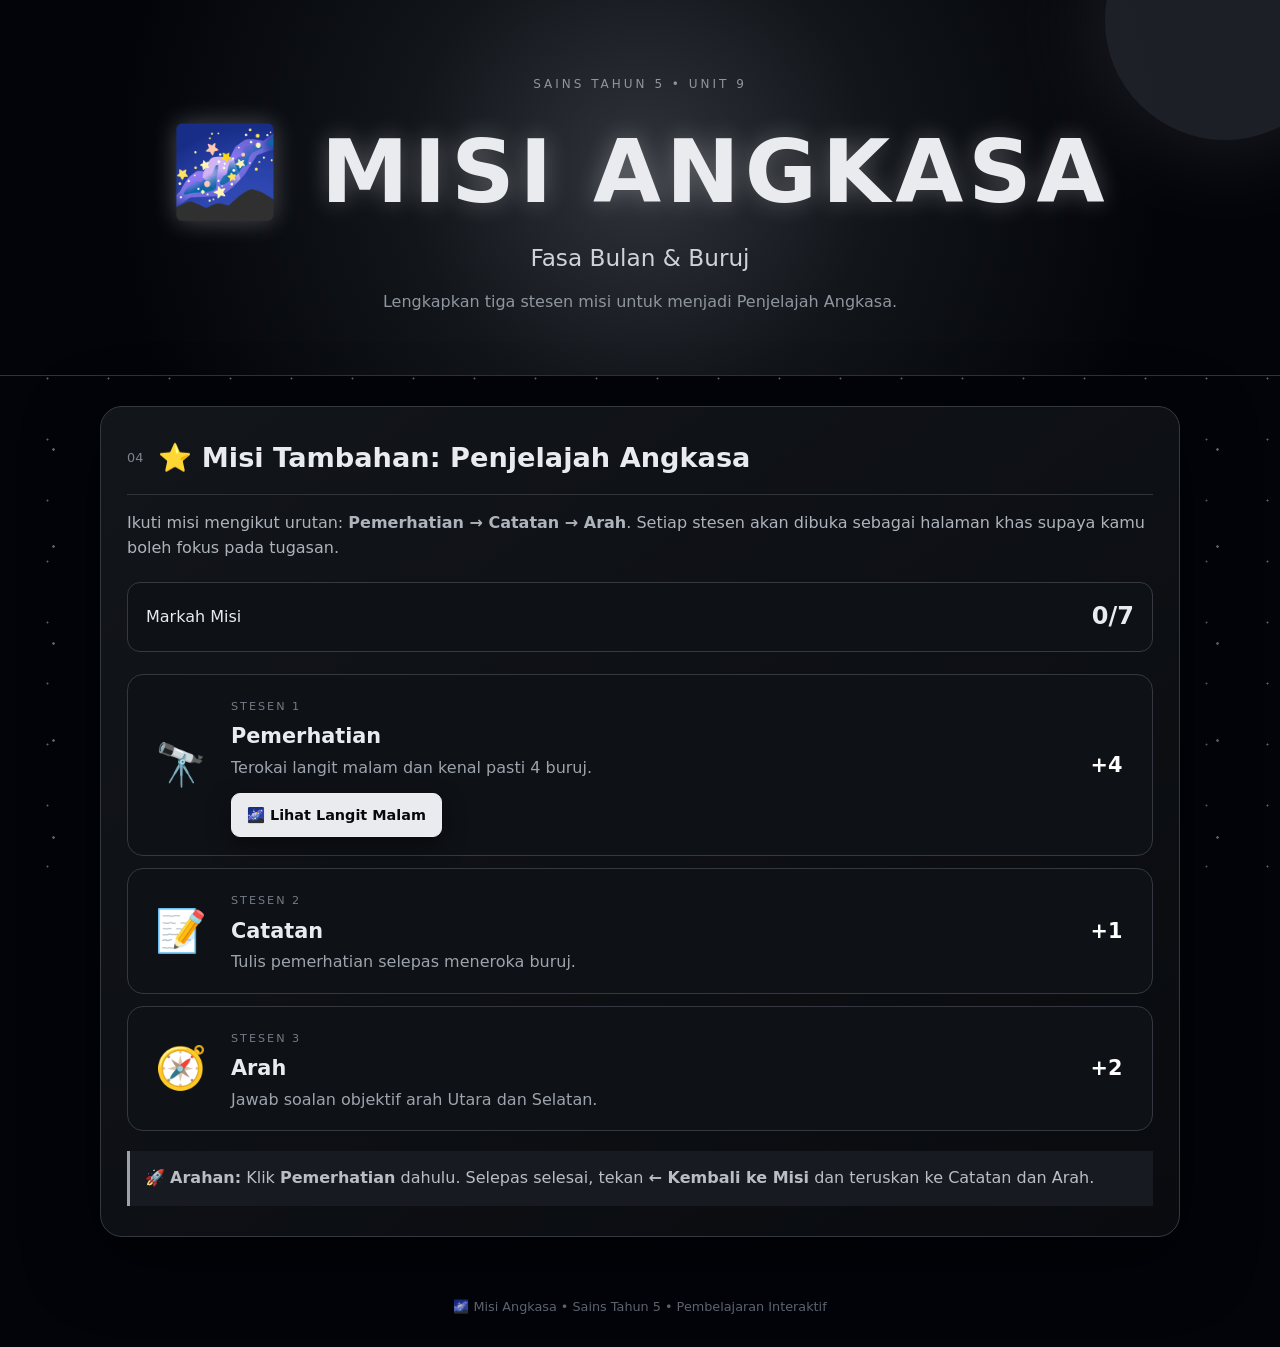
==== commit 76bf903d: "Add files via upload" ====
--- a/index.html
+++ b/index.html
@@ -7,7 +7,7 @@
 <p class="intro">Ikuti misi mengikut urutan: <b>Pemerhatian → Catatan → Arah</b>. Setiap stesen akan dibuka sebagai halaman khas supaya kamu boleh fokus pada tugasan.</p>
 <div class="mission-progress"><span>Markah Misi</span><strong id="homeScore">0/7</strong></div>
 <div class="mission-cards">
-<a class="mission-card" href="observation.html"><div class="card-icon">🔭</div><div><span>STESEN 1</span><h3>Pemerhatian</h3><p>Terokai langit malam dan kenal pasti 4 buruj.</p></div><b>+4</b></a>
+<div class="mission-card observation-card"><div class="card-icon">🔭</div><div><span>STESEN 1</span><h3>Pemerhatian</h3><p>Terokai langit malam dan kenal pasti 4 buruj.</p><a class="btn mission-cta" href="observation.html">🌌 Lihat Langit Malam</a></div><b>+4</b></div>
 <a class="mission-card" href="notes.html"><div class="card-icon">📝</div><div><span>STESEN 2</span><h3>Catatan</h3><p>Tulis pemerhatian selepas meneroka buruj.</p></div><b>+1</b></a>
 <a class="mission-card" href="direction.html"><div class="card-icon">🧭</div><div><span>STESEN 3</span><h3>Arah</h3><p>Jawab soalan objektif arah Utara dan Selatan.</p></div><b>+2</b></a>
 </div>
--- a/style.css
+++ b/style.css
@@ -1,2 +1,4 @@
 *{box-sizing:border-box}html{scroll-behavior:smooth}body{margin:0;background:#02040a;color:#e9ebef;font-family:Inter,system-ui,-apple-system,Segoe UI,Arial,sans-serif;line-height:1.55;min-height:100vh}.stars-bg{position:fixed;inset:0;pointer-events:none;background-image:radial-gradient(circle,#fff 1px,transparent 1.6px),radial-gradient(circle,#dce2eb .8px,transparent 1.4px),radial-gradient(circle,#fff .7px,transparent 1.3px);background-size:97px 97px,151px 151px,61px 61px;background-position:5px 13px,31px 71px,17px 43px;opacity:.38}.hero{position:relative;text-align:center;overflow:hidden;padding:75px 20px 60px;background:radial-gradient(circle at 50% 45%,#30343b 0,#12151a 35%,#02040a 78%);border-bottom:1px solid #2e333b}.hero:before{content:'';position:absolute;width:240px;height:240px;right:-65px;top:-100px;border-radius:50%;background:#d9dde4;opacity:.12;box-shadow:0 0 100px #fff}.eyebrow{font-size:.75rem;letter-spacing:3px;color:#8f969f}.hero h1{margin:10px 0 0;font-size:clamp(2.6rem,8vw,5.5rem);letter-spacing:5px;text-shadow:0 0 25px #fff4}.hero p{margin:0;font-size:1.45rem;color:#cfd3d9}.hero .lead{max-width:720px;margin:14px auto 0;font-size:1rem;color:#8f969f}.panel{position:relative;max-width:1080px;margin:30px auto;padding:30px 26px;background:linear-gradient(145deg,#12151a,#090b0f);border:1px solid #343941;border-radius:22px;box-shadow:0 20px 70px #000b}.section-title{display:flex;align-items:center;gap:15px;border-bottom:1px solid #30343b;padding-bottom:15px}.section-title span{font-size:.8rem;color:#7c838d}.section-title h2{margin:0;font-size:1.7rem}.intro{color:#aeb4bc}.mission-progress{display:flex;justify-content:space-between;align-items:center;margin:22px 0;padding:15px 18px;border:1px solid #353a42;background:#0e1116;border-radius:13px}.mission-progress strong{font-size:1.5rem}.mission-cards{display:grid;gap:12px}.mission-card{display:grid;grid-template-columns:70px 1fr 55px;align-items:center;gap:15px;text-decoration:none;color:#e9ebef;background:#0e1116;border:1px solid #343941;border-radius:16px;padding:18px;transition:.2s}.mission-card:hover{transform:translateY(-3px);border-color:#aaa;box-shadow:0 12px 35px #000}.mission-card .card-icon{font-size:2.6rem;text-align:center}.mission-card span{font-size:.7rem;letter-spacing:2px;color:#747b85}.mission-card h3{margin:3px 0;font-size:1.3rem}.mission-card p{margin:0;color:#9da4ad}.mission-card>b{font-size:1.3rem;text-align:center;color:#fff}.mission-tip{margin-top:20px;padding:15px;background:#171a20;border-left:3px solid #9da3ab;color:#b9bec6}.topbar{max-width:1080px;margin:18px auto 0;padding:0 10px;display:flex;justify-content:space-between;align-items:center;color:#aeb4bd;font-size:.9rem}.back{color:#dce0e5;text-decoration:none;border:1px solid #3c424b;background:#101319;padding:9px 13px;border-radius:9px}.back:hover{background:#e9ebee;color:#07090b}.mission-page{padding-bottom:30px}.space-simulator{height:520px;position:relative;overflow:hidden;border:1px solid #3a4049;border-radius:18px;background:radial-gradient(circle at 50% 50%,#152039 0,#070c18 48%,#010207 100%);box-shadow:inset 0 0 100px #000}.space-simulator:before{content:'';position:absolute;inset:0;background-image:radial-gradient(circle,#fff 0 1.2px,transparent 1.8px),radial-gradient(circle,#cfd6df 0 .8px,transparent 1.5px);background-size:67px 67px,43px 43px;background-position:7px 11px,17px 33px;opacity:.6}.space-label{position:absolute;z-index:10;top:14px;left:16px;font-size:.7rem;letter-spacing:2px;color:#737b86}.moon-glow{position:absolute;width:80px;height:80px;right:9%;top:13%;border-radius:50%;background:#d9dde3;box-shadow:0 0 45px 15px #fff4;opacity:.5}.scanline{position:absolute;inset:0;background:linear-gradient(transparent 49.8%,#fff1 50%,transparent 50.2%);opacity:.12;pointer-events:none}.constellation{position:absolute;width:245px;height:190px;border:1px solid transparent;border-radius:15px;z-index:5;cursor:pointer;transition:.25s}.constellation:hover,.constellation.selected{border-color:#e8ebef;background:#fff04;box-shadow:0 0 30px #fff2}.constellation:before,.constellation:after{content:'';position:absolute;inset:0;background-repeat:no-repeat;filter:drop-shadow(0 0 5px #fff)}.c-pari{left:6%;top:28%}.c-pari:before{background-image:radial-gradient(circle at 20% 50%,#fff 0 3px,transparent 4px),radial-gradient(circle at 48% 25%,#fff 0 3px,transparent 4px),radial-gradient(circle at 76% 53%,#fff 0 3px,transparent 4px),radial-gradient(circle at 50% 82%,#fff 0 2.5px,transparent 3.5px)}.c-pari:after{background:linear-gradient(25deg,transparent 47%,#cfd6df 48% 50%,transparent 51%),linear-gradient(-35deg,transparent 48%,#cfd6df 49% 51%,transparent 52%),linear-gradient(95deg,transparent 48%,#cfd6df 49% 51%,transparent 52%)}.c-scorpio{right:5%;top:27%}.c-scorpio:before{background-image:radial-gradient(circle at 8% 30%,#fff 0 2.5px,transparent 3.5px),radial-gradient(circle at 28% 37%,#fff 0 3px,transparent 4px),radial-gradient(circle at 47% 53%,#fff 0 3px,transparent 4px),radial-gradient(circle at 62% 72%,#fff 0 3px,transparent 4px),radial-gradient(circle at 79% 57%,#fff 0 2.5px,transparent 3.5px),radial-gradient(circle at 91% 76%,#fff 0 2px,transparent 3px)}.c-scorpio:after{background:linear-gradient(20deg,transparent 48%,#cfd6df 49% 51%,transparent 52%),linear-gradient(55deg,transparent 48%,#cfd6df 49% 51%,transparent 52%),linear-gradient(-35deg,transparent 48%,#cfd6df 49% 51%,transparent 52%)}.c-belantik{left:38%;top:7%}.c-belantik:before{background-image:radial-gradient(circle at 25% 30%,#fff 0 3px,transparent 4px),radial-gradient(circle at 50% 50%,#fff 0 3px,transparent 4px),radial-gradient(circle at 75% 30%,#fff 0 3px,transparent 4px),radial-gradient(circle at 50% 78%,#fff 0 2.7px,transparent 3.7px),radial-gradient(circle at 50% 15%,#fff 0 2px,transparent 3px)}.c-belantik:after{background:linear-gradient(30deg,transparent 48%,#cfd6df 49% 51%,transparent 52%),linear-gradient(-30deg,transparent 48%,#cfd6df 49% 51%,transparent 52%),linear-gradient(90deg,transparent 48%,#cfd6df 49% 51%,transparent 52%)}.c-biduk{right:27%;bottom:6%}.c-biduk:before{background-image:radial-gradient(circle at 15% 45%,#fff 0 3px,transparent 4px),radial-gradient(circle at 35% 30%,#fff 0 3px,transparent 4px),radial-gradient(circle at 55% 48%,#fff 0 3px,transparent 4px),radial-gradient(circle at 75% 65%,#fff 0 2.5px,transparent 3.5px),radial-gradient(circle at 88% 80%,#fff 0 2px,transparent 3px)}.c-biduk:after{background:linear-gradient(20deg,transparent 48%,#cfd6df 49% 51%,transparent 52%),linear-gradient(-25deg,transparent 48%,#cfd6df 49% 51%,transparent 52%),linear-gradient(70deg,transparent 48%,#cfd6df 49% 51%,transparent 52%)}.sky-instruction{margin:15px 0;padding:14px;background:#171b22;border-left:3px solid #aab0b8;color:#b9bec7}.target-buttons{display:grid;grid-template-columns:repeat(4,1fr);gap:9px}.target-buttons button,.answer-grid button{padding:12px 8px;background:#171b21;color:#d4d8de;border:1px solid #3b414a;border-radius:9px;cursor:pointer;font-weight:700}.target-buttons button:hover,.target-buttons button.selected{background:#e9ebee;color:#07090b}.observation-answer,.direction-card,.note-form{margin-top:18px;padding:20px;background:#0e1116;border:1px solid #30353d;border-radius:14px}.target-readout{font-size:.75rem;letter-spacing:1px;color:#7f8791}.observation-answer h3,.direction-card h3{font-size:1.05rem;margin:7px 0 13px}.answer-grid{display:grid;grid-template-columns:repeat(4,1fr);gap:9px}.answer-grid button:hover{background:#282d34}.answer-grid button.correct{background:#e1e4e8;color:#080a0d;border-color:#fff}.answer-grid button.wrong{background:#1a1d22;border-color:#777}.answer-grid.one{grid-template-columns:repeat(4,1fr)}.feedback{min-height:23px;margin:10px 0 0;color:#b7bdc5;font-weight:700}.hint{color:#9299a3}.note-form{display:grid;gap:9px;max-width:760px;margin:auto}.note-form label{font-size:.82rem;color:#979ea8}.note-form input,.note-form textarea{width:100%;padding:12px;background:#090c11;border:1px solid #353b44;border-radius:9px;color:#eee;font:inherit}.note-form textarea{min-height:100px;resize:vertical}.btn{display:inline-block;border:1px solid #eee;background:#e9ebee;color:#08090b;padding:12px 20px;border-radius:9px;font-weight:900;cursor:pointer;text-decoration:none;box-shadow:0 8px 25px #0007}.btn:hover{background:#fff;transform:translateY(-2px)}.next-row{display:flex;justify-content:space-between;align-items:center;gap:12px;margin-top:25px;padding-top:20px;border-top:1px solid #292e35}.ghost{background:#101319}.result-panel{text-align:center}.achievement{padding:32px 18px;margin:20px auto;max-width:680px;border:1px solid #656b74;border-radius:20px;background:radial-gradient(circle at 50% 30%,#3a3f47,#11141a 68%);box-shadow:0 0 60px #fff1}.big-icon{font-size:5rem}.achievement h3{font-size:2rem;margin:8px 0}.total-score{font-size:3rem;font-weight:900}.total-score small{display:block;font-size:.75rem;color:#9299a3;letter-spacing:2px}.achievement p{color:#b8bec7;max-width:580px;margin:auto}.result-breakdown{display:grid;grid-template-columns:repeat(3,1fr);gap:10px;max-width:700px;margin:20px auto}.result-breakdown div{padding:16px;border:1px solid #363c45;border-radius:12px;background:#0e1116}.result-breakdown b{display:block;font-size:1.5rem}.result-breakdown span{font-size:.8rem;color:#9299a3}@media(max-width:720px){.panel{margin:16px 9px;padding:21px 15px}.topbar{padding:0 12px}.target-buttons,.answer-grid,.answer-grid.one,.result-breakdown{grid-template-columns:1fr 1fr}.space-simulator{height:520px}.constellation{width:145px;height:125px}.c-pari{left:0}.c-scorpio{right:0}.c-belantik{left:29%}.c-biduk{right:17%}.next-row{flex-direction:column;align-items:stretch}.next-row .btn,.next-row .back{text-align:center}.mission-card{grid-template-columns:55px 1fr 45px}.hero h1{letter-spacing:2px}}@media(max-width:480px){.target-buttons,.answer-grid,.answer-grid.one,.result-breakdown{grid-template-columns:1fr}.constellation{width:130px;height:110px}.c-belantik{left:27%}.c-biduk{right:4%}.c-pari{left:-7%}.c-scorpio{right:-7%}}
 footer{text-align:center;color:#626973;padding:30px 15px;font-size:.8rem}
+
+.mission-cta{display:inline-block;margin-top:12px;padding:10px 15px;font-size:.9rem}.observation-card{cursor:default}.observation-card:hover{transform:none}.observation-card .mission-cta:hover{transform:translateY(-2px)}
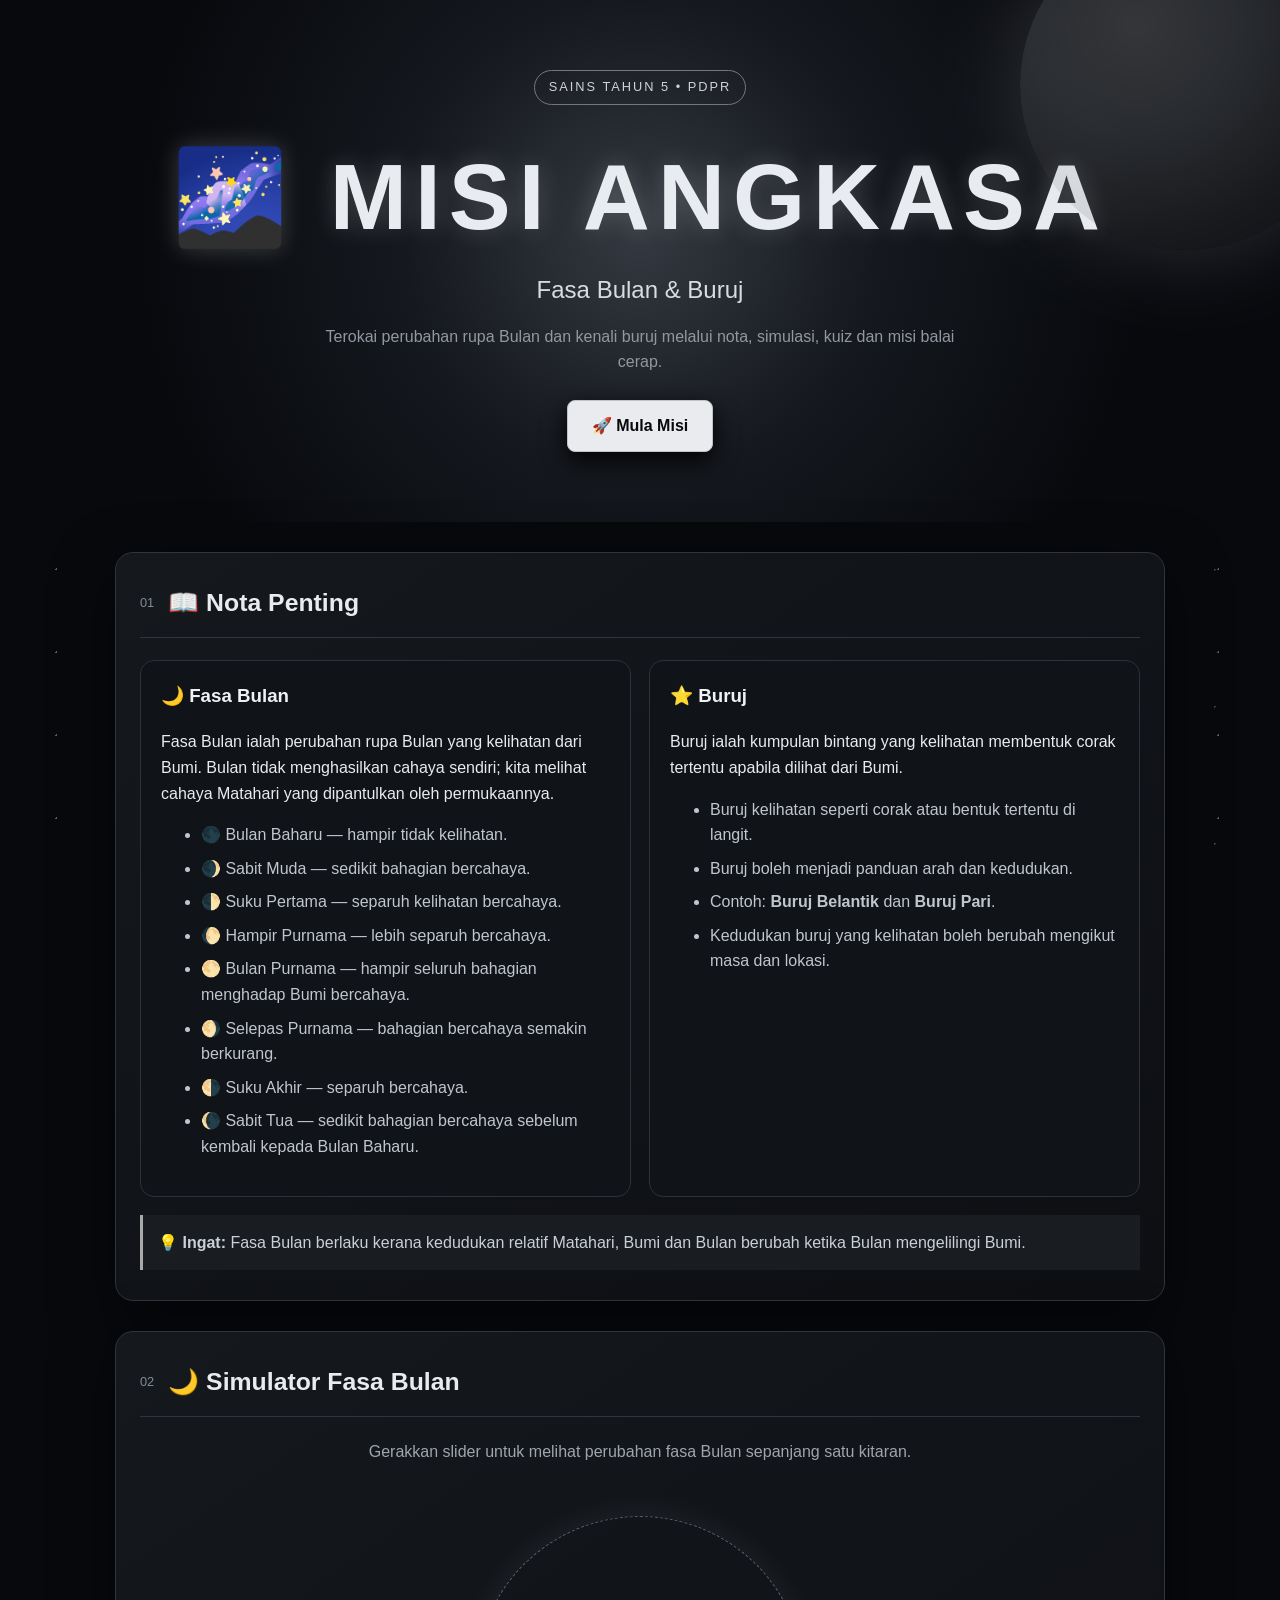
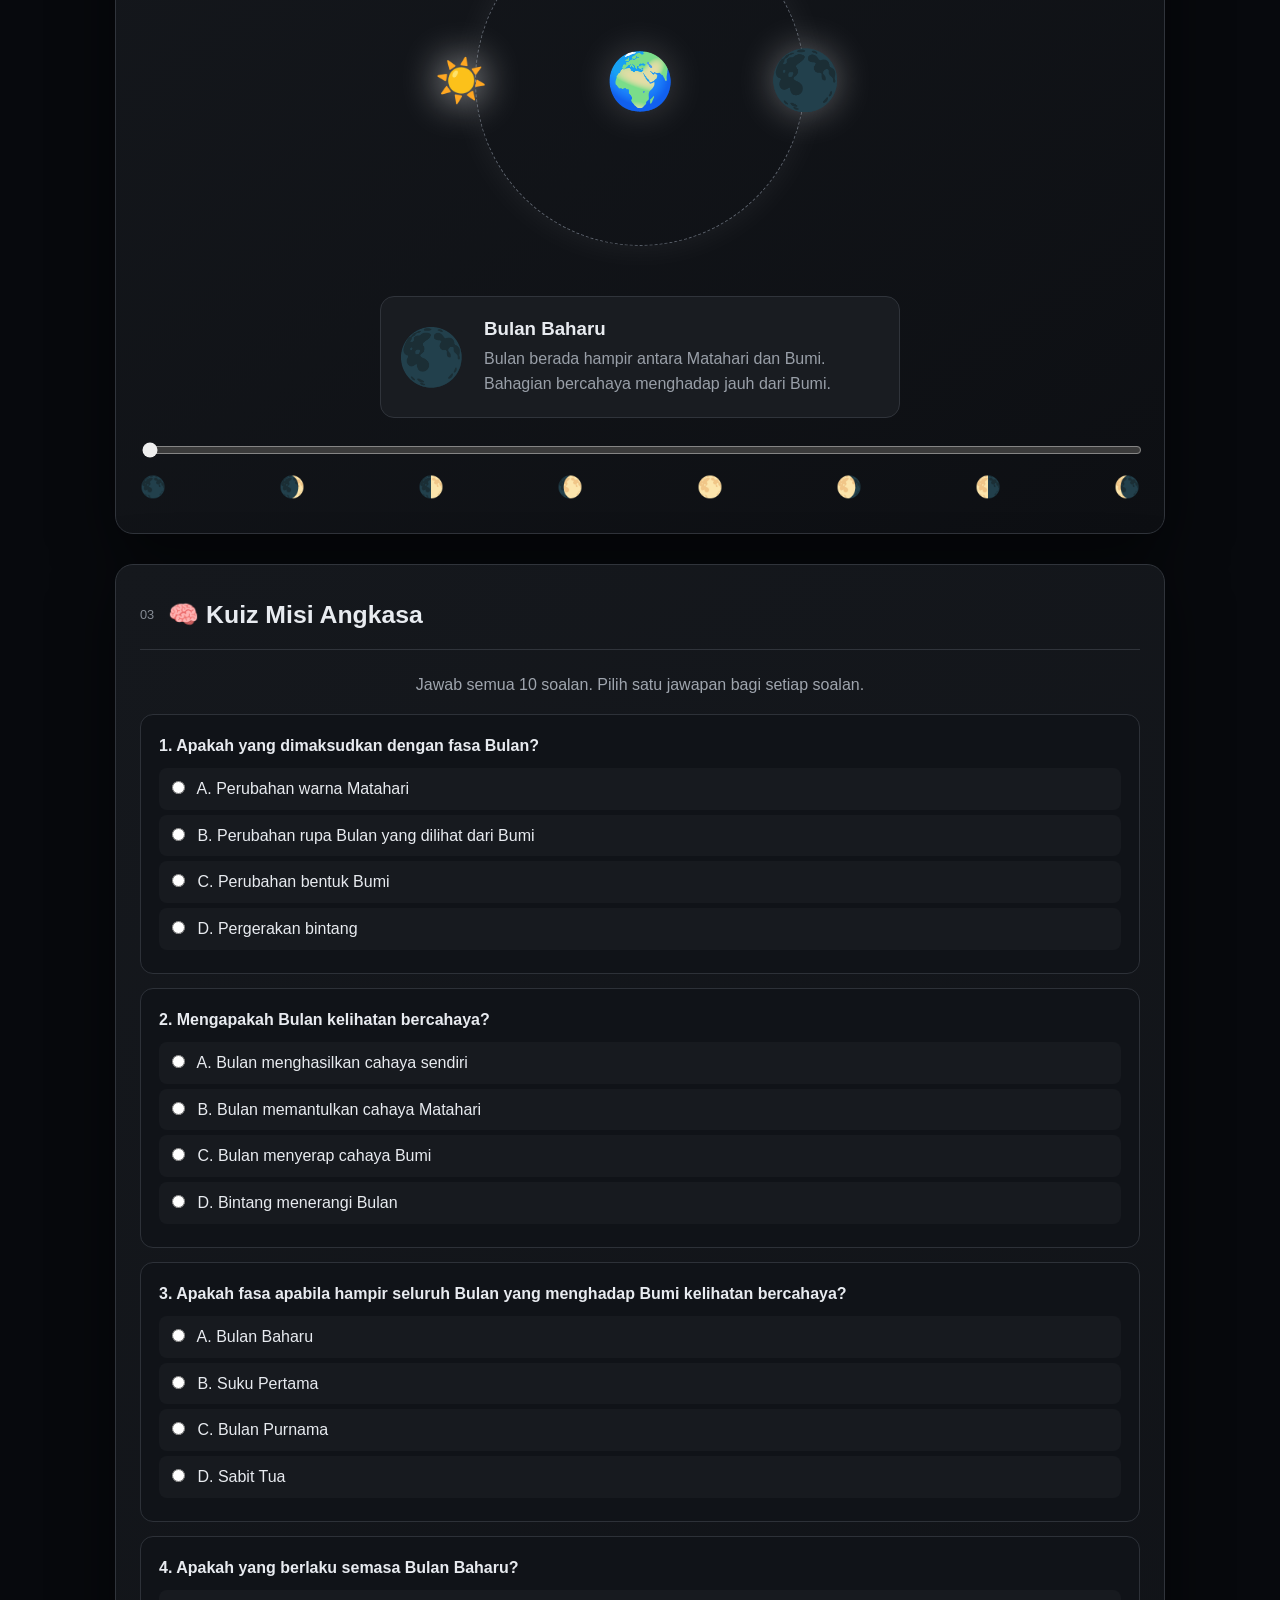
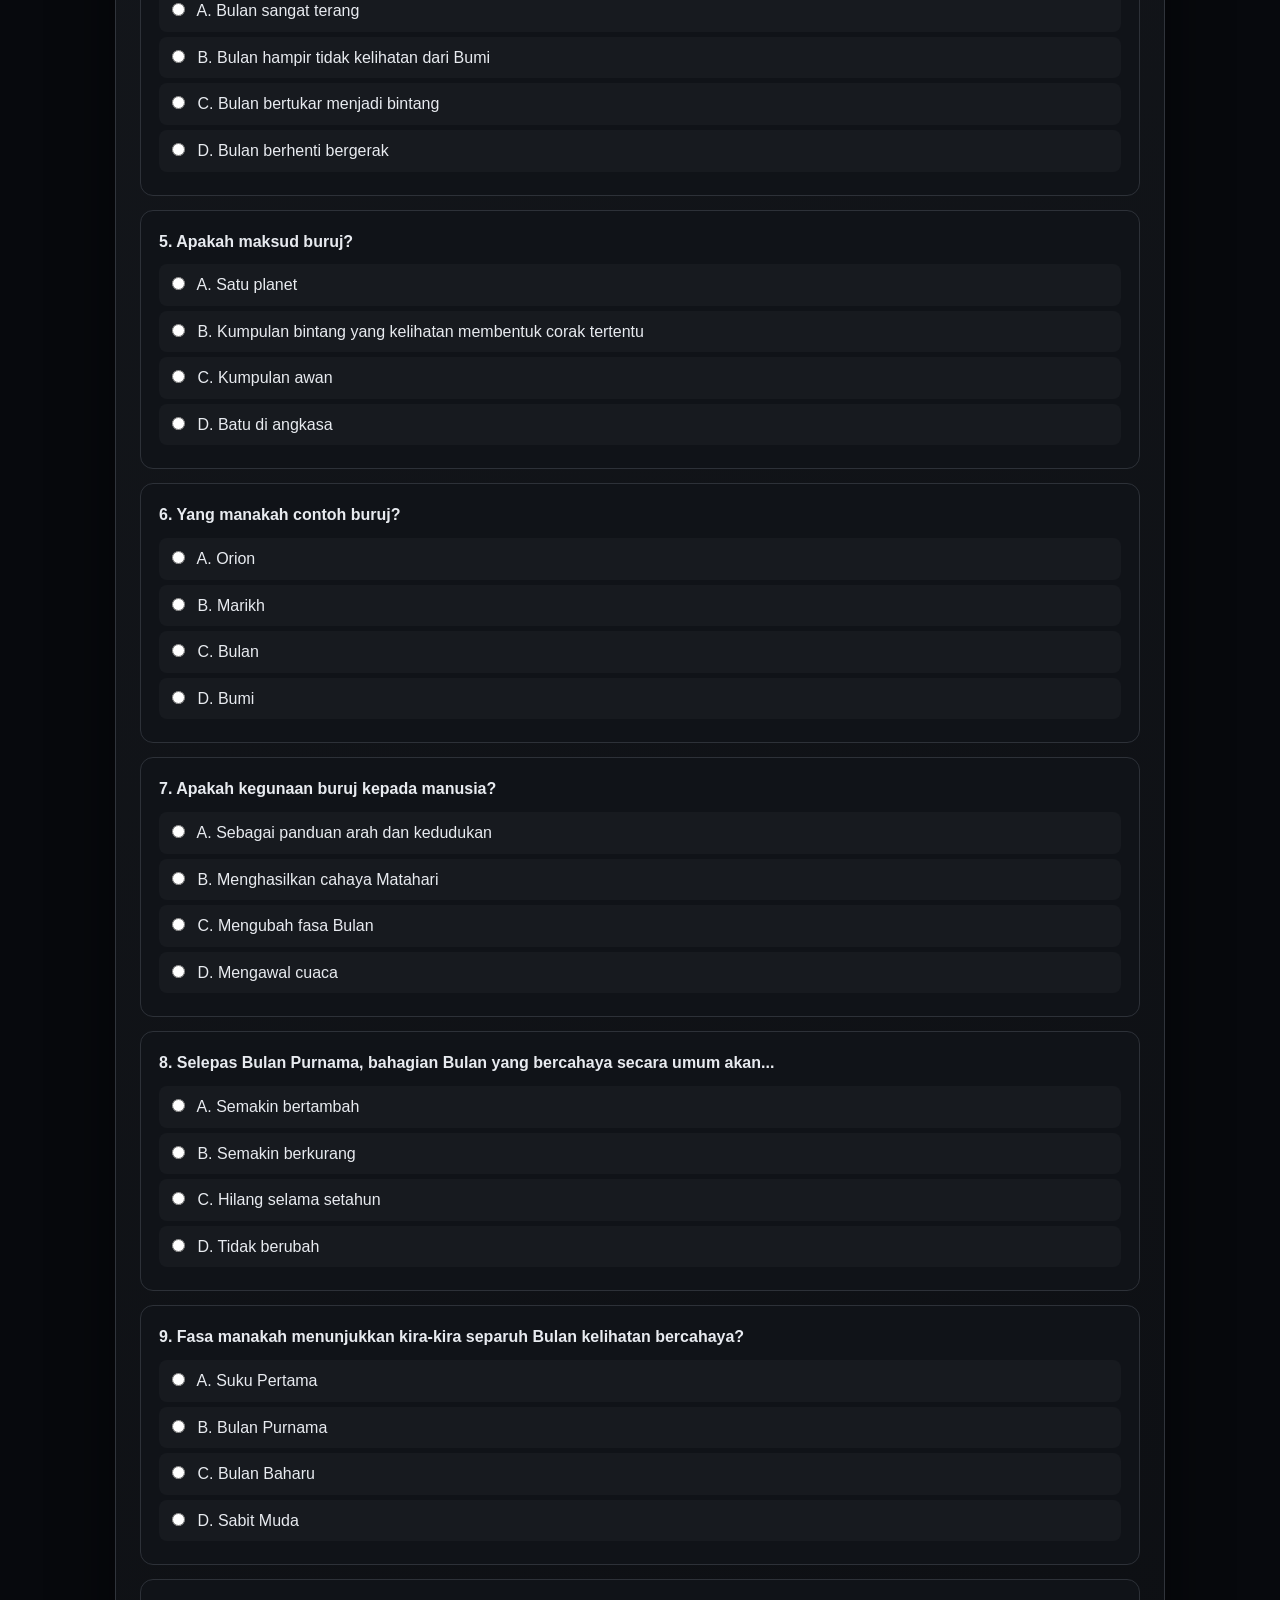
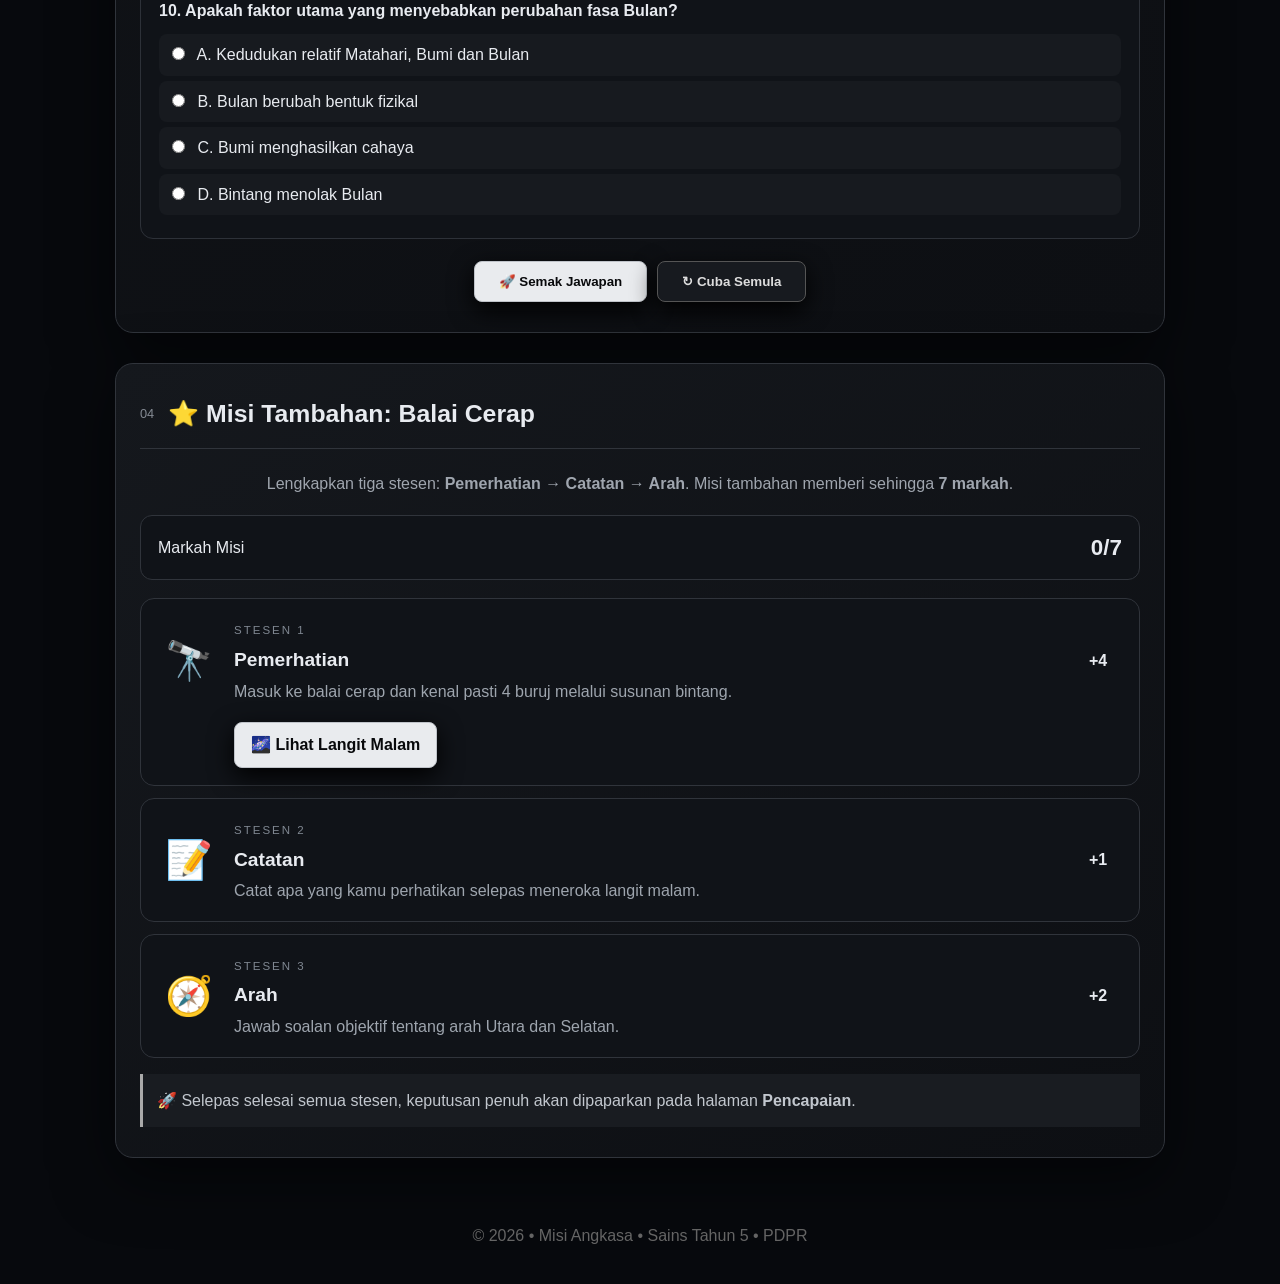
==== commit b813b379: "Add files via upload" ====
--- a/index.html
+++ b/index.html
@@ -1,15 +1,111 @@
 <!DOCTYPE html>
 <html lang="ms">
-<head><meta charset="UTF-8"><meta name="viewport" content="width=device-width, initial-scale=1.0"><title>Misi Angkasa • Sains Tahun 5</title><link rel="stylesheet" href="style.css"></head>
-<body class="main-page"><div class="stars-bg"></div>
-<header class="hero"><div class="eyebrow">SAINS TAHUN 5 • UNIT 9</div><h1>🌌 MISI ANGKASA</h1><p>Fasa Bulan & Buruj</p><p class="lead">Lengkapkan tiga stesen misi untuk menjadi Penjelajah Angkasa.</p></header>
-<main><section class="panel mission-home"><div class="section-title"><span>04</span><h2>⭐ Misi Tambahan: Penjelajah Angkasa</h2></div>
-<p class="intro">Ikuti misi mengikut urutan: <b>Pemerhatian → Catatan → Arah</b>. Setiap stesen akan dibuka sebagai halaman khas supaya kamu boleh fokus pada tugasan.</p>
-<div class="mission-progress"><span>Markah Misi</span><strong id="homeScore">0/7</strong></div>
-<div class="mission-cards">
-<div class="mission-card observation-card"><div class="card-icon">🔭</div><div><span>STESEN 1</span><h3>Pemerhatian</h3><p>Terokai langit malam dan kenal pasti 4 buruj.</p><a class="btn mission-cta" href="observation.html">🌌 Lihat Langit Malam</a></div><b>+4</b></div>
-<a class="mission-card" href="notes.html"><div class="card-icon">📝</div><div><span>STESEN 2</span><h3>Catatan</h3><p>Tulis pemerhatian selepas meneroka buruj.</p></div><b>+1</b></a>
-<a class="mission-card" href="direction.html"><div class="card-icon">🧭</div><div><span>STESEN 3</span><h3>Arah</h3><p>Jawab soalan objektif arah Utara dan Selatan.</p></div><b>+2</b></a>
-</div>
-<div class="mission-tip">🚀 <b>Arahan:</b> Klik <b>Pemerhatian</b> dahulu. Selepas selesai, tekan <b>← Kembali ke Misi</b> dan teruskan ke Catatan dan Arah.</div>
-</section></main><footer>🌌 Misi Angkasa • Sains Tahun 5 • Pembelajaran Interaktif</footer><script src="script.js"></script></body></html>
+<head>
+<meta charset="UTF-8">
+<meta name="viewport" content="width=device-width, initial-scale=1.0">
+<title>SAINS TAHUN 5 • Misi Angkasa</title>
+<link rel="stylesheet" href="style.css">
+</head>
+<body>
+<div class="stars"></div>
+<header class="hero">
+  <div class="badge">SAINS TAHUN 5 • PDPR</div>
+  <h1>🌌 MISI ANGKASA</h1>
+  <p>Fasa Bulan & Buruj</p>
+  <p class="subtitle">Terokai perubahan rupa Bulan dan kenali buruj melalui nota, simulasi, kuiz dan misi balai cerap.</p>
+  <a href="#nota" class="btn">🚀 Mula Misi</a>
+</header>
+
+<main>
+<section id="nota" class="panel">
+  <div class="section-title"><span>01</span><h2>📖 Nota Penting</h2></div>
+  <div class="cards">
+    <article class="info-card">
+      <h3>🌙 Fasa Bulan</h3>
+      <p>Fasa Bulan ialah perubahan rupa Bulan yang kelihatan dari Bumi. Bulan tidak menghasilkan cahaya sendiri; kita melihat cahaya Matahari yang dipantulkan oleh permukaannya.</p>
+      <ul>
+        <li>🌑 Bulan Baharu — hampir tidak kelihatan.</li>
+        <li>🌒 Sabit Muda — sedikit bahagian bercahaya.</li>
+        <li>🌓 Suku Pertama — separuh kelihatan bercahaya.</li>
+        <li>🌔 Hampir Purnama — lebih separuh bercahaya.</li>
+        <li>🌕 Bulan Purnama — hampir seluruh bahagian menghadap Bumi bercahaya.</li>
+        <li>🌖 Selepas Purnama — bahagian bercahaya semakin berkurang.</li>
+        <li>🌗 Suku Akhir — separuh bercahaya.</li>
+        <li>🌘 Sabit Tua — sedikit bahagian bercahaya sebelum kembali kepada Bulan Baharu.</li>
+      </ul>
+    </article>
+    <article class="info-card">
+      <h3>⭐ Buruj</h3>
+      <p>Buruj ialah kumpulan bintang yang kelihatan membentuk corak tertentu apabila dilihat dari Bumi.</p>
+      <ul>
+        <li>Buruj kelihatan seperti corak atau bentuk tertentu di langit.</li>
+        <li>Buruj boleh menjadi panduan arah dan kedudukan.</li>
+        <li>Contoh: <b>Buruj Belantik</b> dan <b>Buruj Pari</b>.</li>
+        <li>Kedudukan buruj yang kelihatan boleh berubah mengikut masa dan lokasi.</li>
+      </ul>
+    </article>
+  </div>
+  <div class="tip"><b>💡 Ingat:</b> Fasa Bulan berlaku kerana kedudukan relatif Matahari, Bumi dan Bulan berubah ketika Bulan mengelilingi Bumi.</div>
+</section>
+
+<section class="panel simulator">
+  <div class="section-title"><span>02</span><h2>🌙 Simulator Fasa Bulan</h2></div>
+  <p class="center">Gerakkan slider untuk melihat perubahan fasa Bulan sepanjang satu kitaran.</p>
+  <div class="space-stage">
+    <div class="orbit"></div>
+    <div class="sun">☀️</div>
+    <div class="earth">🌍</div>
+    <div id="moon" class="moon">🌑</div>
+  </div>
+  <div class="phase-readout">
+    <div id="phaseIcon" class="big-moon">🌑</div>
+    <div>
+      <h3 id="phaseName">Bulan Baharu</h3>
+      <p id="phaseDesc">Bulan berada hampir antara Matahari dan Bumi.</p>
+    </div>
+  </div>
+  <input id="phaseSlider" type="range" min="0" max="7" value="0" step="1" aria-label="Slider fasa Bulan">
+  <div class="slider-labels"><span>🌑</span><span>🌒</span><span>🌓</span><span>🌔</span><span>🌕</span><span>🌖</span><span>🌗</span><span>🌘</span></div>
+</section>
+
+<section class="panel quiz">
+  <div class="section-title"><span>03</span><h2>🧠 Kuiz Misi Angkasa</h2></div>
+  <p class="center">Jawab semua 10 soalan. Pilih satu jawapan bagi setiap soalan.</p>
+  <form id="quizForm"></form>
+  <div class="quiz-actions">
+    <button id="submitQuiz" class="btn" type="button">🚀 Semak Jawapan</button>
+    <button id="resetQuiz" class="btn secondary" type="button">↻ Cuba Semula</button>
+  </div>
+  <div id="result" class="result hidden"></div>
+</section>
+
+<section class="panel mission-home">
+  <div class="section-title"><span>04</span><h2>⭐ Misi Tambahan: Balai Cerap</h2></div>
+  <p class="center">Lengkapkan tiga stesen: <b>Pemerhatian → Catatan → Arah</b>. Misi tambahan memberi sehingga <b>7 markah</b>.</p>
+  <div class="mission-progress"><span>Markah Misi</span><strong id="homeScore">0/7</strong></div>
+  <div class="mission-cards">
+    <div class="mission-card">
+      <div class="mission-icon">🔭</div>
+      <div><span>STESEN 1</span><h3>Pemerhatian</h3><p>Masuk ke balai cerap dan kenal pasti 4 buruj melalui susunan bintang.</p></div>
+      <div class="mission-points">+4</div>
+      <a class="btn mission-cta" href="observation.html">🌌 Lihat Langit Malam</a>
+    </div>
+    <a class="mission-card mission-link" href="notes.html">
+      <div class="mission-icon">📝</div>
+      <div><span>STESEN 2</span><h3>Catatan</h3><p>Catat apa yang kamu perhatikan selepas meneroka langit malam.</p></div>
+      <div class="mission-points">+1</div>
+    </a>
+    <a class="mission-card mission-link" href="direction.html">
+      <div class="mission-icon">🧭</div>
+      <div><span>STESEN 3</span><h3>Arah</h3><p>Jawab soalan objektif tentang arah Utara dan Selatan.</p></div>
+      <div class="mission-points">+2</div>
+    </a>
+  </div>
+  <div class="mission-tip">🚀 Selepas selesai semua stesen, keputusan penuh akan dipaparkan pada halaman <b>Pencapaian</b>.</div>
+</section>
+</main>
+
+<footer>© 2026 • Misi Angkasa • Sains Tahun 5 • PDPR</footer>
+<script src="script.js"></script>
+</body>
+</html>
--- a/style.css
+++ b/style.css
@@ -1,4 +1 @@
-*{box-sizing:border-box}html{scroll-behavior:smooth}body{margin:0;background:#02040a;color:#e9ebef;font-family:Inter,system-ui,-apple-system,Segoe UI,Arial,sans-serif;line-height:1.55;min-height:100vh}.stars-bg{position:fixed;inset:0;pointer-events:none;background-image:radial-gradient(circle,#fff 1px,transparent 1.6px),radial-gradient(circle,#dce2eb .8px,transparent 1.4px),radial-gradient(circle,#fff .7px,transparent 1.3px);background-size:97px 97px,151px 151px,61px 61px;background-position:5px 13px,31px 71px,17px 43px;opacity:.38}.hero{position:relative;text-align:center;overflow:hidden;padding:75px 20px 60px;background:radial-gradient(circle at 50% 45%,#30343b 0,#12151a 35%,#02040a 78%);border-bottom:1px solid #2e333b}.hero:before{content:'';position:absolute;width:240px;height:240px;right:-65px;top:-100px;border-radius:50%;background:#d9dde4;opacity:.12;box-shadow:0 0 100px #fff}.eyebrow{font-size:.75rem;letter-spacing:3px;color:#8f969f}.hero h1{margin:10px 0 0;font-size:clamp(2.6rem,8vw,5.5rem);letter-spacing:5px;text-shadow:0 0 25px #fff4}.hero p{margin:0;font-size:1.45rem;color:#cfd3d9}.hero .lead{max-width:720px;margin:14px auto 0;font-size:1rem;color:#8f969f}.panel{position:relative;max-width:1080px;margin:30px auto;padding:30px 26px;background:linear-gradient(145deg,#12151a,#090b0f);border:1px solid #343941;border-radius:22px;box-shadow:0 20px 70px #000b}.section-title{display:flex;align-items:center;gap:15px;border-bottom:1px solid #30343b;padding-bottom:15px}.section-title span{font-size:.8rem;color:#7c838d}.section-title h2{margin:0;font-size:1.7rem}.intro{color:#aeb4bc}.mission-progress{display:flex;justify-content:space-between;align-items:center;margin:22px 0;padding:15px 18px;border:1px solid #353a42;background:#0e1116;border-radius:13px}.mission-progress strong{font-size:1.5rem}.mission-cards{display:grid;gap:12px}.mission-card{display:grid;grid-template-columns:70px 1fr 55px;align-items:center;gap:15px;text-decoration:none;color:#e9ebef;background:#0e1116;border:1px solid #343941;border-radius:16px;padding:18px;transition:.2s}.mission-card:hover{transform:translateY(-3px);border-color:#aaa;box-shadow:0 12px 35px #000}.mission-card .card-icon{font-size:2.6rem;text-align:center}.mission-card span{font-size:.7rem;letter-spacing:2px;color:#747b85}.mission-card h3{margin:3px 0;font-size:1.3rem}.mission-card p{margin:0;color:#9da4ad}.mission-card>b{font-size:1.3rem;text-align:center;color:#fff}.mission-tip{margin-top:20px;padding:15px;background:#171a20;border-left:3px solid #9da3ab;color:#b9bec6}.topbar{max-width:1080px;margin:18px auto 0;padding:0 10px;display:flex;justify-content:space-between;align-items:center;color:#aeb4bd;font-size:.9rem}.back{color:#dce0e5;text-decoration:none;border:1px solid #3c424b;background:#101319;padding:9px 13px;border-radius:9px}.back:hover{background:#e9ebee;color:#07090b}.mission-page{padding-bottom:30px}.space-simulator{height:520px;position:relative;overflow:hidden;border:1px solid #3a4049;border-radius:18px;background:radial-gradient(circle at 50% 50%,#152039 0,#070c18 48%,#010207 100%);box-shadow:inset 0 0 100px #000}.space-simulator:before{content:'';position:absolute;inset:0;background-image:radial-gradient(circle,#fff 0 1.2px,transparent 1.8px),radial-gradient(circle,#cfd6df 0 .8px,transparent 1.5px);background-size:67px 67px,43px 43px;background-position:7px 11px,17px 33px;opacity:.6}.space-label{position:absolute;z-index:10;top:14px;left:16px;font-size:.7rem;letter-spacing:2px;color:#737b86}.moon-glow{position:absolute;width:80px;height:80px;right:9%;top:13%;border-radius:50%;background:#d9dde3;box-shadow:0 0 45px 15px #fff4;opacity:.5}.scanline{position:absolute;inset:0;background:linear-gradient(transparent 49.8%,#fff1 50%,transparent 50.2%);opacity:.12;pointer-events:none}.constellation{position:absolute;width:245px;height:190px;border:1px solid transparent;border-radius:15px;z-index:5;cursor:pointer;transition:.25s}.constellation:hover,.constellation.selected{border-color:#e8ebef;background:#fff04;box-shadow:0 0 30px #fff2}.constellation:before,.constellation:after{content:'';position:absolute;inset:0;background-repeat:no-repeat;filter:drop-shadow(0 0 5px #fff)}.c-pari{left:6%;top:28%}.c-pari:before{background-image:radial-gradient(circle at 20% 50%,#fff 0 3px,transparent 4px),radial-gradient(circle at 48% 25%,#fff 0 3px,transparent 4px),radial-gradient(circle at 76% 53%,#fff 0 3px,transparent 4px),radial-gradient(circle at 50% 82%,#fff 0 2.5px,transparent 3.5px)}.c-pari:after{background:linear-gradient(25deg,transparent 47%,#cfd6df 48% 50%,transparent 51%),linear-gradient(-35deg,transparent 48%,#cfd6df 49% 51%,transparent 52%),linear-gradient(95deg,transparent 48%,#cfd6df 49% 51%,transparent 52%)}.c-scorpio{right:5%;top:27%}.c-scorpio:before{background-image:radial-gradient(circle at 8% 30%,#fff 0 2.5px,transparent 3.5px),radial-gradient(circle at 28% 37%,#fff 0 3px,transparent 4px),radial-gradient(circle at 47% 53%,#fff 0 3px,transparent 4px),radial-gradient(circle at 62% 72%,#fff 0 3px,transparent 4px),radial-gradient(circle at 79% 57%,#fff 0 2.5px,transparent 3.5px),radial-gradient(circle at 91% 76%,#fff 0 2px,transparent 3px)}.c-scorpio:after{background:linear-gradient(20deg,transparent 48%,#cfd6df 49% 51%,transparent 52%),linear-gradient(55deg,transparent 48%,#cfd6df 49% 51%,transparent 52%),linear-gradient(-35deg,transparent 48%,#cfd6df 49% 51%,transparent 52%)}.c-belantik{left:38%;top:7%}.c-belantik:before{background-image:radial-gradient(circle at 25% 30%,#fff 0 3px,transparent 4px),radial-gradient(circle at 50% 50%,#fff 0 3px,transparent 4px),radial-gradient(circle at 75% 30%,#fff 0 3px,transparent 4px),radial-gradient(circle at 50% 78%,#fff 0 2.7px,transparent 3.7px),radial-gradient(circle at 50% 15%,#fff 0 2px,transparent 3px)}.c-belantik:after{background:linear-gradient(30deg,transparent 48%,#cfd6df 49% 51%,transparent 52%),linear-gradient(-30deg,transparent 48%,#cfd6df 49% 51%,transparent 52%),linear-gradient(90deg,transparent 48%,#cfd6df 49% 51%,transparent 52%)}.c-biduk{right:27%;bottom:6%}.c-biduk:before{background-image:radial-gradient(circle at 15% 45%,#fff 0 3px,transparent 4px),radial-gradient(circle at 35% 30%,#fff 0 3px,transparent 4px),radial-gradient(circle at 55% 48%,#fff 0 3px,transparent 4px),radial-gradient(circle at 75% 65%,#fff 0 2.5px,transparent 3.5px),radial-gradient(circle at 88% 80%,#fff 0 2px,transparent 3px)}.c-biduk:after{background:linear-gradient(20deg,transparent 48%,#cfd6df 49% 51%,transparent 52%),linear-gradient(-25deg,transparent 48%,#cfd6df 49% 51%,transparent 52%),linear-gradient(70deg,transparent 48%,#cfd6df 49% 51%,transparent 52%)}.sky-instruction{margin:15px 0;padding:14px;background:#171b22;border-left:3px solid #aab0b8;color:#b9bec7}.target-buttons{display:grid;grid-template-columns:repeat(4,1fr);gap:9px}.target-buttons button,.answer-grid button{padding:12px 8px;background:#171b21;color:#d4d8de;border:1px solid #3b414a;border-radius:9px;cursor:pointer;font-weight:700}.target-buttons button:hover,.target-buttons button.selected{background:#e9ebee;color:#07090b}.observation-answer,.direction-card,.note-form{margin-top:18px;padding:20px;background:#0e1116;border:1px solid #30353d;border-radius:14px}.target-readout{font-size:.75rem;letter-spacing:1px;color:#7f8791}.observation-answer h3,.direction-card h3{font-size:1.05rem;margin:7px 0 13px}.answer-grid{display:grid;grid-template-columns:repeat(4,1fr);gap:9px}.answer-grid button:hover{background:#282d34}.answer-grid button.correct{background:#e1e4e8;color:#080a0d;border-color:#fff}.answer-grid button.wrong{background:#1a1d22;border-color:#777}.answer-grid.one{grid-template-columns:repeat(4,1fr)}.feedback{min-height:23px;margin:10px 0 0;color:#b7bdc5;font-weight:700}.hint{color:#9299a3}.note-form{display:grid;gap:9px;max-width:760px;margin:auto}.note-form label{font-size:.82rem;color:#979ea8}.note-form input,.note-form textarea{width:100%;padding:12px;background:#090c11;border:1px solid #353b44;border-radius:9px;color:#eee;font:inherit}.note-form textarea{min-height:100px;resize:vertical}.btn{display:inline-block;border:1px solid #eee;background:#e9ebee;color:#08090b;padding:12px 20px;border-radius:9px;font-weight:900;cursor:pointer;text-decoration:none;box-shadow:0 8px 25px #0007}.btn:hover{background:#fff;transform:translateY(-2px)}.next-row{display:flex;justify-content:space-between;align-items:center;gap:12px;margin-top:25px;padding-top:20px;border-top:1px solid #292e35}.ghost{background:#101319}.result-panel{text-align:center}.achievement{padding:32px 18px;margin:20px auto;max-width:680px;border:1px solid #656b74;border-radius:20px;background:radial-gradient(circle at 50% 30%,#3a3f47,#11141a 68%);box-shadow:0 0 60px #fff1}.big-icon{font-size:5rem}.achievement h3{font-size:2rem;margin:8px 0}.total-score{font-size:3rem;font-weight:900}.total-score small{display:block;font-size:.75rem;color:#9299a3;letter-spacing:2px}.achievement p{color:#b8bec7;max-width:580px;margin:auto}.result-breakdown{display:grid;grid-template-columns:repeat(3,1fr);gap:10px;max-width:700px;margin:20px auto}.result-breakdown div{padding:16px;border:1px solid #363c45;border-radius:12px;background:#0e1116}.result-breakdown b{display:block;font-size:1.5rem}.result-breakdown span{font-size:.8rem;color:#9299a3}@media(max-width:720px){.panel{margin:16px 9px;padding:21px 15px}.topbar{padding:0 12px}.target-buttons,.answer-grid,.answer-grid.one,.result-breakdown{grid-template-columns:1fr 1fr}.space-simulator{height:520px}.constellation{width:145px;height:125px}.c-pari{left:0}.c-scorpio{right:0}.c-belantik{left:29%}.c-biduk{right:17%}.next-row{flex-direction:column;align-items:stretch}.next-row .btn,.next-row .back{text-align:center}.mission-card{grid-template-columns:55px 1fr 45px}.hero h1{letter-spacing:2px}}@media(max-width:480px){.target-buttons,.answer-grid,.answer-grid.one,.result-breakdown{grid-template-columns:1fr}.constellation{width:130px;height:110px}.c-belantik{left:27%}.c-biduk{right:4%}.c-pari{left:-7%}.c-scorpio{right:-7%}}
-footer{text-align:center;color:#626973;padding:30px 15px;font-size:.8rem}
-
-.mission-cta{display:inline-block;margin-top:12px;padding:10px 15px;font-size:.9rem}.observation-card{cursor:default}.observation-card:hover{transform:none}.observation-card .mission-cta:hover{transform:translateY(-2px)}
+*{box-sizing:border-box}html{scroll-behavior:smooth}body{margin:0;background:#07090d;color:#e8ebf0;font-family:Inter,Arial,sans-serif;line-height:1.6}.stars,.stars-bg{position:fixed;inset:0;pointer-events:none;opacity:.35;background-image:radial-gradient(#fff 1px,transparent 1px),radial-gradient(#aaa 1px,transparent 1px);background-size:83px 83px,137px 137px;background-position:15px 30px,50px 90px}.hero{position:relative;min-height:58vh;display:flex;flex-direction:column;align-items:center;justify-content:center;text-align:center;padding:60px 20px;background:radial-gradient(circle at 50% 45%,#343941 0,#15181e 34%,#07090d 72%);overflow:hidden}.hero:after{content:"";position:absolute;width:330px;height:330px;border-radius:50%;background:radial-gradient(circle at 35% 32%,#fff,#bfc4ca 35%,#666 68%,#262a30 100%);box-shadow:0 0 90px #d9dde5;opacity:.18;right:-70px;top:-80px}.badge{border:1px solid #777;padding:6px 14px;border-radius:999px;font-size:.8rem;letter-spacing:2px;color:#cfd3d8}.hero h1{font-size:clamp(2.5rem,8vw,5.8rem);letter-spacing:8px;margin:18px 0 0;text-shadow:0 0 25px #fff3}.hero p{font-size:1.5rem;margin:0;color:#d8dbe0}.hero .subtitle{font-size:1rem;max-width:650px;color:#9298a1;margin:14px 0 25px}.btn{display:inline-block;border:1px solid #bfc3c9;background:#e9ebee;color:#08090b;padding:12px 24px;border-radius:8px;font-weight:800;cursor:pointer;text-decoration:none;box-shadow:0 8px 25px #000}.btn:hover{transform:translateY(-2px);background:#fff}.btn.secondary{background:#171a1f;color:#ddd;border-color:#555}.panel{position:relative;max-width:1050px;margin:30px auto;padding:30px 24px;background:linear-gradient(145deg,#15181d,#0d0f13);border:1px solid #30343b;border-radius:18px;box-shadow:0 20px 60px #0008}.section-title{display:flex;align-items:center;gap:14px;border-bottom:1px solid #30343b;padding-bottom:14px;margin-bottom:22px}.section-title span{font-size:.8rem;color:#858b94}.section-title h2{margin:0;font-size:1.55rem}.cards{display:grid;grid-template-columns:1fr 1fr;gap:18px}.info-card{background:#101318;border:1px solid #2d3138;padding:20px;border-radius:14px}.info-card h3{margin-top:0;color:#f0f1f3}.info-card li{margin:8px 0;color:#c1c6ce}.tip{margin-top:18px;padding:15px;border-left:3px solid #aaa;background:#191c21;color:#cbd0d6}.center{text-align:center;color:#9fa5ae}.space-stage{height:400px;position:relative;display:flex;align-items:center;justify-content:center;margin:15px auto;max-width:650px}.orbit{position:absolute;width:330px;height:330px;border:1px dashed #5b616b;border-radius:50%;box-shadow:0 0 35px #fff1}.sun{position:absolute;left:calc(50% - 205px);font-size:42px;filter:drop-shadow(0 0 20px #fff)}.earth{font-size:55px;z-index:2;filter:drop-shadow(0 0 18px #fff3)}.moon{position:absolute;font-size:58px;transform:translateX(165px);transition:transform .5s,filter .5s;filter:drop-shadow(0 0 18px #fff5);z-index:3}.phase-readout{display:flex;justify-content:center;align-items:center;gap:18px;margin:10px auto 22px;max-width:520px;padding:16px;background:#191c21;border-radius:14px;border:1px solid #30343b}.big-moon{font-size:55px}.phase-readout h3{margin:0}.phase-readout p{margin:2px 0;color:#999fa8}.simulator input{width:100%;accent-color:#eee}.slider-labels{display:flex;justify-content:space-between;font-size:1.3rem;margin-top:5px}.question{background:#101318;border:1px solid #2d3138;padding:18px;border-radius:13px;margin:14px 0}.question h3{font-size:1rem;margin:0 0 10px}.option{display:block;padding:8px;margin:5px 0;border-radius:8px;background:#171a1f}.option:hover{background:#22262c}.option input{margin-right:8px}.quiz-actions{display:flex;gap:10px;justify-content:center;margin-top:22px;flex-wrap:wrap}.result{text-align:center;margin-top:20px;padding:20px;border-radius:14px;background:#191c21;border:1px solid #555}.result strong{font-size:2rem}.hidden{display:none}.mission-home{margin-top:30px}.mission-progress{display:flex;justify-content:space-between;align-items:center;padding:14px 17px;margin:18px 0;background:#101318;border:1px solid #30343b;border-radius:12px}.mission-progress strong{font-size:1.4rem}.mission-cards{display:grid;gap:12px}.mission-card{position:relative;display:grid;grid-template-columns:62px 1fr 48px;gap:14px;align-items:center;padding:17px;background:#101318;border:1px solid #30343b;border-radius:14px;color:#e8ebf0;text-decoration:none}.mission-link:hover,.mission-card:hover{border-color:#8c929a;transform:translateY(-2px)}.mission-icon{font-size:2.4rem;text-align:center}.mission-card span{font-size:.72rem;letter-spacing:2px;color:#7f8791}.mission-card h3{margin:3px 0;font-size:1.2rem}.mission-card p{margin:0;color:#9ea5ae}.mission-points{font-weight:900;text-align:center}.mission-cta{grid-column:2/4;justify-self:start;padding:9px 16px;margin-top:4px}.mission-tip{margin-top:16px;padding:14px;background:#191c21;border-left:3px solid #aaa;color:#c2c7ce}footer{text-align:center;color:#666;padding:35px 15px}.mission-page-body{background:#02040a}.mission-page{position:relative;max-width:1100px;margin:auto;padding:18px 12px 40px}.mission-topbar{display:flex;justify-content:space-between;align-items:center;margin:0 auto 15px;max-width:1050px;color:#aeb4bd}.back{color:#dce0e5;text-decoration:none;border:1px solid #3c424b;background:#101319;padding:9px 13px;border-radius:9px}.back:hover{background:#e9ebee;color:#07090b}.mission-panel{max-width:1050px}.mission-intro{color:#b5bbc3}.observatory{position:relative;height:560px;overflow:hidden;border:1px solid #454b55;border-radius:20px;background:radial-gradient(circle at 50% 55%,#111d36 0,#050914 48%,#010205 100%);box-shadow:inset 0 0 100px #000}.star-field{position:absolute;inset:0;background-image:radial-gradient(circle,#fff 0 1px,transparent 1.7px),radial-gradient(circle,#dce3ef 0 .8px,transparent 1.5px),radial-gradient(circle,#fff 0 .7px,transparent 1.3px);background-size:67px 67px,43px 43px,97px 97px;background-position:7px 11px,17px 33px,23px 8px;opacity:.72}.observatory-title{position:absolute;z-index:10;top:15px;left:18px;letter-spacing:3px;font-size:.72rem;color:#8f98a5}.const-zone{position:absolute;z-index:5;width:220px;height:170px;border:1px solid transparent;border-radius:18px;background:transparent;cursor:pointer}.const-zone:hover,.const-zone.selected{border-color:#dfe5ed;background:#fff1;box-shadow:0 0 35px #fff2}.zone-pari{left:5%;top:29%}.zone-scorpio{right:4%;top:28%}.zone-belantik{left:38%;top:8%}.zone-biduk{right:28%;bottom:7%}.zone-label{position:absolute;z-index:7;width:30px;height:30px;border-radius:50%;background:#e9ebee;color:#08090b;display:grid;place-items:center;font-weight:900;box-shadow:0 0 15px #fff}.label-a{left:4%;top:25%}.label-b{right:3%;top:24%}.label-c{left:37%;top:4%}.label-d{right:27%;bottom:3%}.star-dot{position:absolute;width:7px;height:7px;border-radius:50%;background:#fff;box-shadow:0 0 8px 2px #fff,0 0 18px 4px #dce7ff;transform:translate(-50%,-50%)}.star-dot.bright{width:11px;height:11px;box-shadow:0 0 12px 3px #fff,0 0 28px 6px #dce7ff}.mission-instruction{margin:14px 0;padding:14px;background:#171b22;border-left:3px solid #aab0b8;color:#c3c8cf}.target-buttons{display:grid;grid-template-columns:repeat(4,1fr);gap:9px}.target-buttons button,.answer-grid button{padding:12px 8px;background:#171b21;color:#d4d8de;border:1px solid #3b414a;border-radius:9px;cursor:pointer;font-weight:700}.target-buttons button.selected,.target-buttons button:hover{background:#e9ebee;color:#07090b}.focus-card{display:flex;align-items:center;justify-content:space-between;gap:10px;margin-top:15px;padding:15px;background:#0e1116;border:1px solid #30353d;border-radius:12px}.observation-answer,.direction-question,.note-form{margin-top:16px;padding:19px;background:#0e1116;border:1px solid #30353d;border-radius:14px}.observation-answer h3{font-size:1.05rem;margin:0 0 13px}.answer-grid{display:grid;grid-template-columns:repeat(4,1fr);gap:9px}.answer-grid button.correct{background:#e5e8ec;color:#07090b}.answer-grid button.wrong{background:#1c2026;border-color:#777}.feedback{min-height:23px;color:#c4cad2;font-weight:700}.next-row{display:flex;justify-content:space-between;align-items:center;gap:12px;margin-top:25px;padding-top:20px;border-top:1px solid #292e35}.ghost{background:#101319}.focus-modal{position:fixed;z-index:100;inset:0;background:#000c;display:grid;place-items:center;padding:20px}.focus-window{position:relative;width:min(680px,95vw);background:#0a0d14;border:1px solid #6d7580;border-radius:20px;padding:24px;box-shadow:0 0 80px #000}.close-focus{position:absolute;right:12px;top:8px;border:0;background:transparent;color:#fff;font-size:2rem;cursor:pointer}.focus-title{letter-spacing:3px;color:#b9c1cb}.focus-sky{position:relative;height:360px;margin:18px 0;border-radius:16px;background:radial-gradient(circle at 50% 50%,#13203b,#030611 75%);overflow:hidden}.focus-help{color:#aeb6c0;text-align:center}.note-form{display:grid;gap:9px;max-width:760px;margin:auto}.note-form label{font-size:.82rem;color:#979ea8}.note-form input,.note-form textarea{width:100%;padding:12px;background:#090c11;border:1px solid #353b44;border-radius:9px;color:#eee;font:inherit}.note-form textarea{min-height:120px;resize:vertical}.direction-question h3{font-size:1rem;margin-top:0}.direction-question label{display:block;padding:10px;margin:7px 0;background:#171a1f;border-radius:8px}.result-panel{text-align:center}.achievement{padding:32px 18px;margin:20px auto;max-width:680px;border:1px solid #656b74;border-radius:20px;background:radial-gradient(circle at 50% 30%,#3a3f47,#11141a 68%);box-shadow:0 0 60px #fff1}.achievement-icon{font-size:5rem}.achievement h3{font-size:2rem;margin:8px 0}.achievement-score b{font-size:3rem}.achievement-score small{display:block;letter-spacing:2px;color:#9299a3}.achievement p{color:#b8bec7;max-width:580px;margin:auto}.result-breakdown{display:grid;grid-template-columns:repeat(3,1fr);gap:10px;max-width:700px;margin:20px auto}.result-breakdown div{padding:16px;border:1px solid #363c45;border-radius:12px;background:#0e1116}.result-breakdown b{display:block;font-size:1.5rem}.result-breakdown span{font-size:.8rem;color:#9299a3}@media(max-width:720px){.cards{grid-template-columns:1fr}.panel{margin:18px 10px;padding:22px 16px}.observatory{height:500px}.const-zone{width:145px;height:125px}.zone-pari{left:-5%}.zone-scorpio{right:-5%}.zone-belantik{left:28%}.zone-biduk{right:8%}.target-buttons,.answer-grid,.result-breakdown{grid-template-columns:1fr 1fr}.mission-card{grid-template-columns:52px 1fr 42px}.mission-cta{grid-column:2/4}.next-row{flex-direction:column;align-items:stretch}.next-row .btn,.next-row .back{text-align:center}}@media(max-width:480px){.target-buttons,.answer-grid,.result-breakdown{grid-template-columns:1fr}.mission-topbar{font-size:.8rem}.observatory{height:470px}.const-zone{width:125px;height:105px}.zone-pari{left:-9%}.zone-scorpio{right:-9%}.zone-belantik{left:26%}.zone-biduk{right:1%}.zone-label{width:26px;height:26px}.mission-cta{grid-column:1/4;justify-self:stretch;text-align:center}}
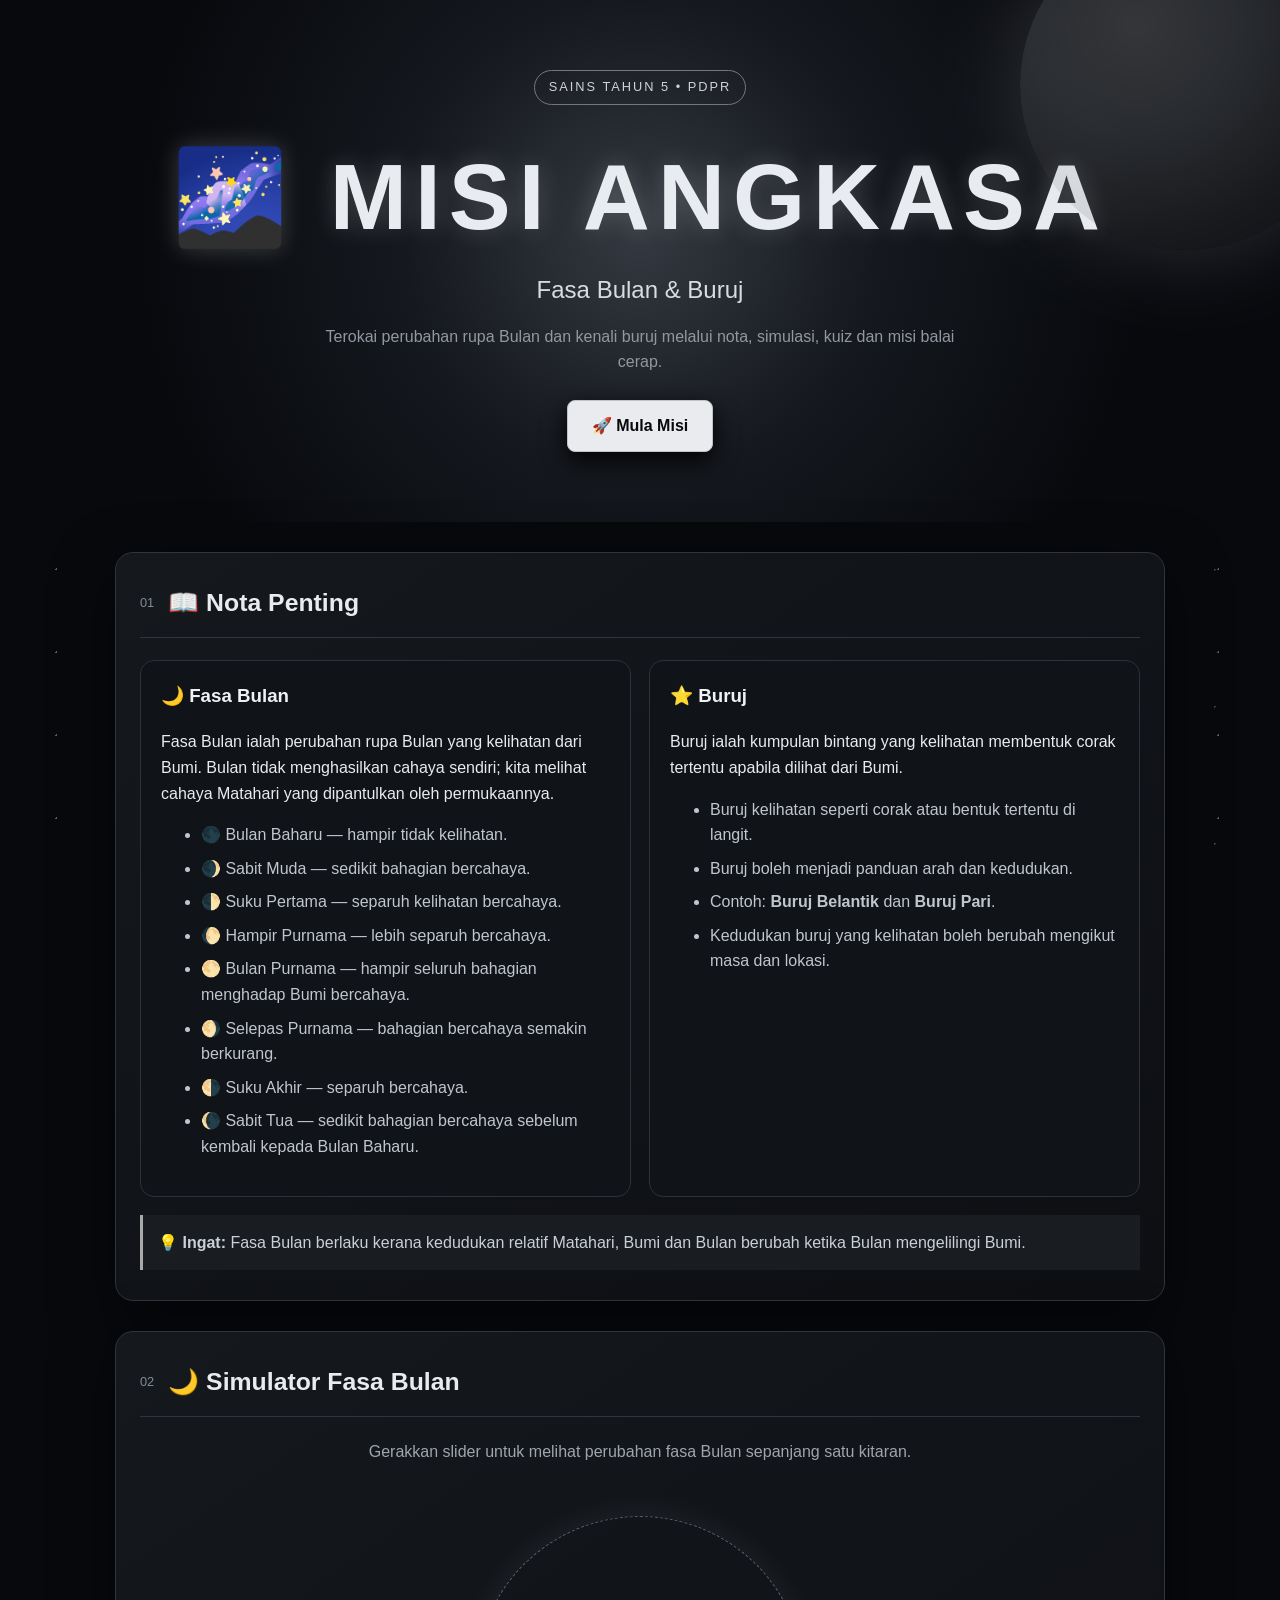
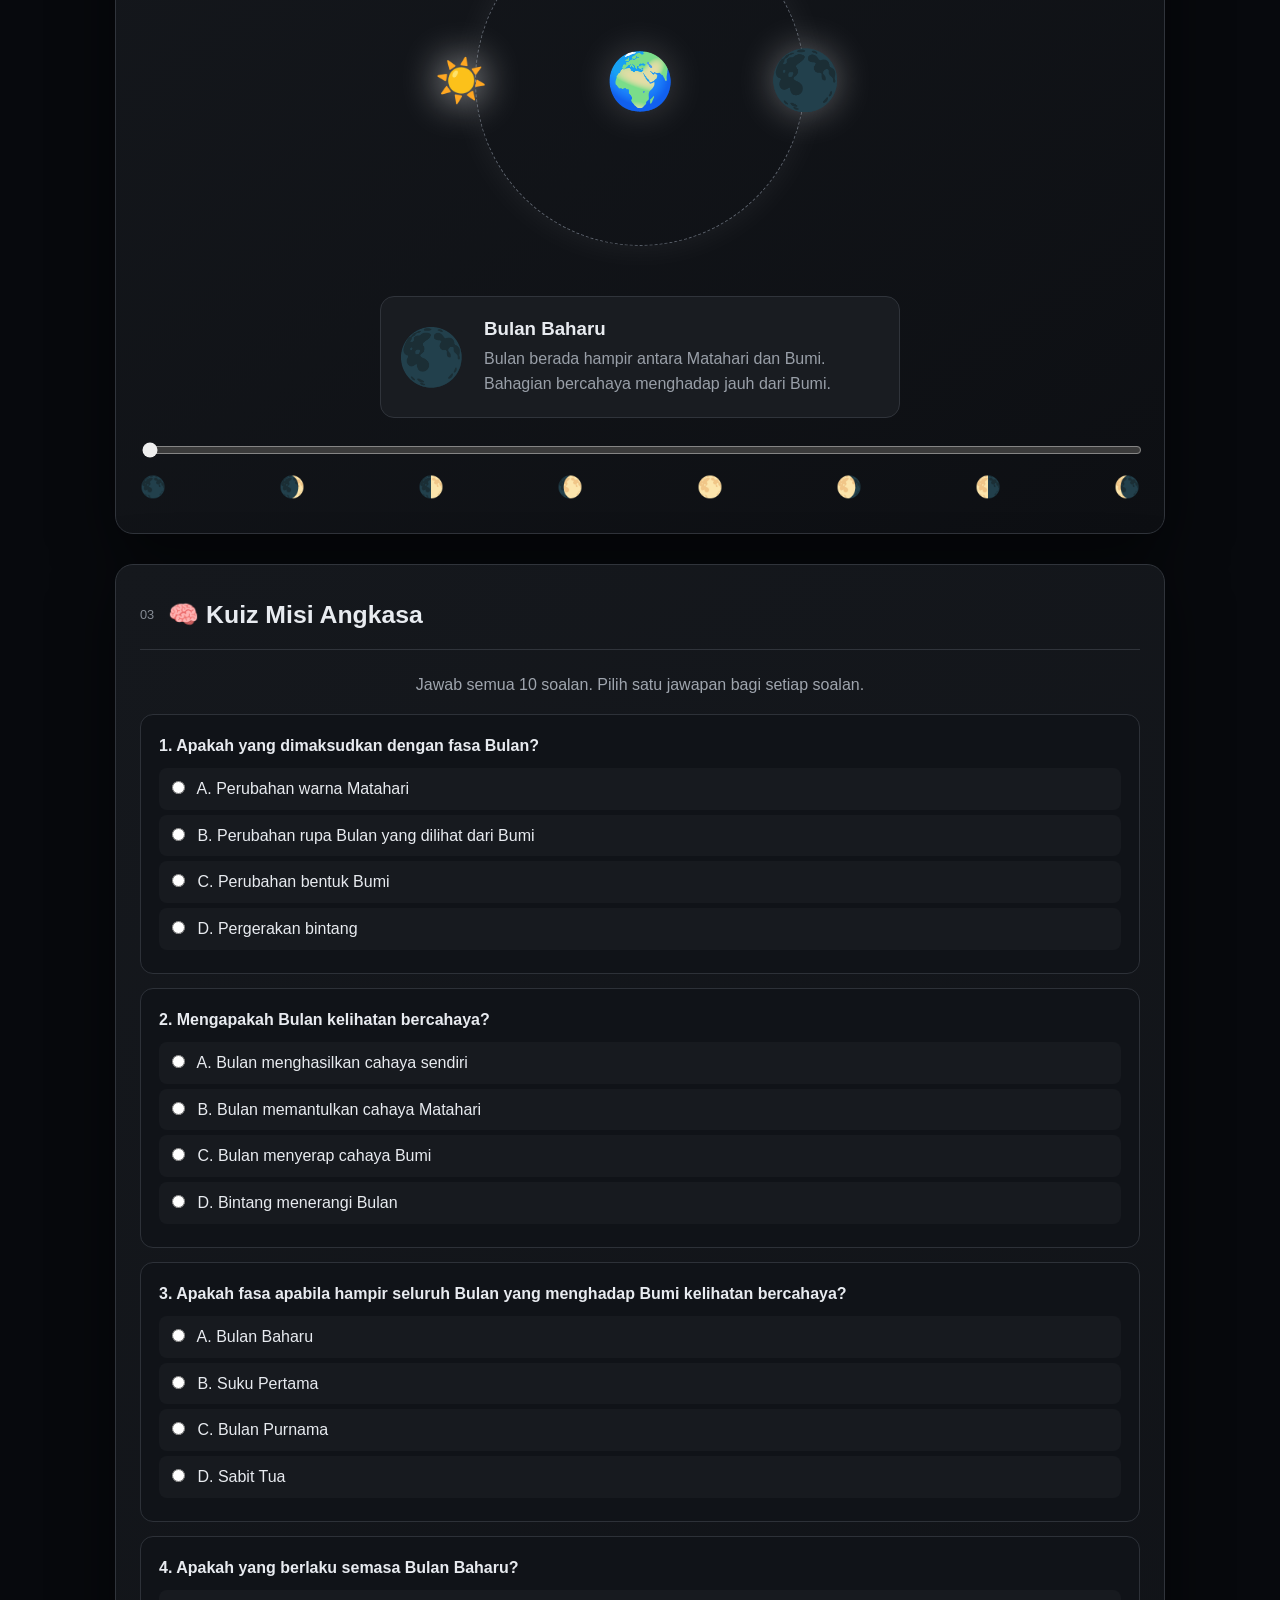
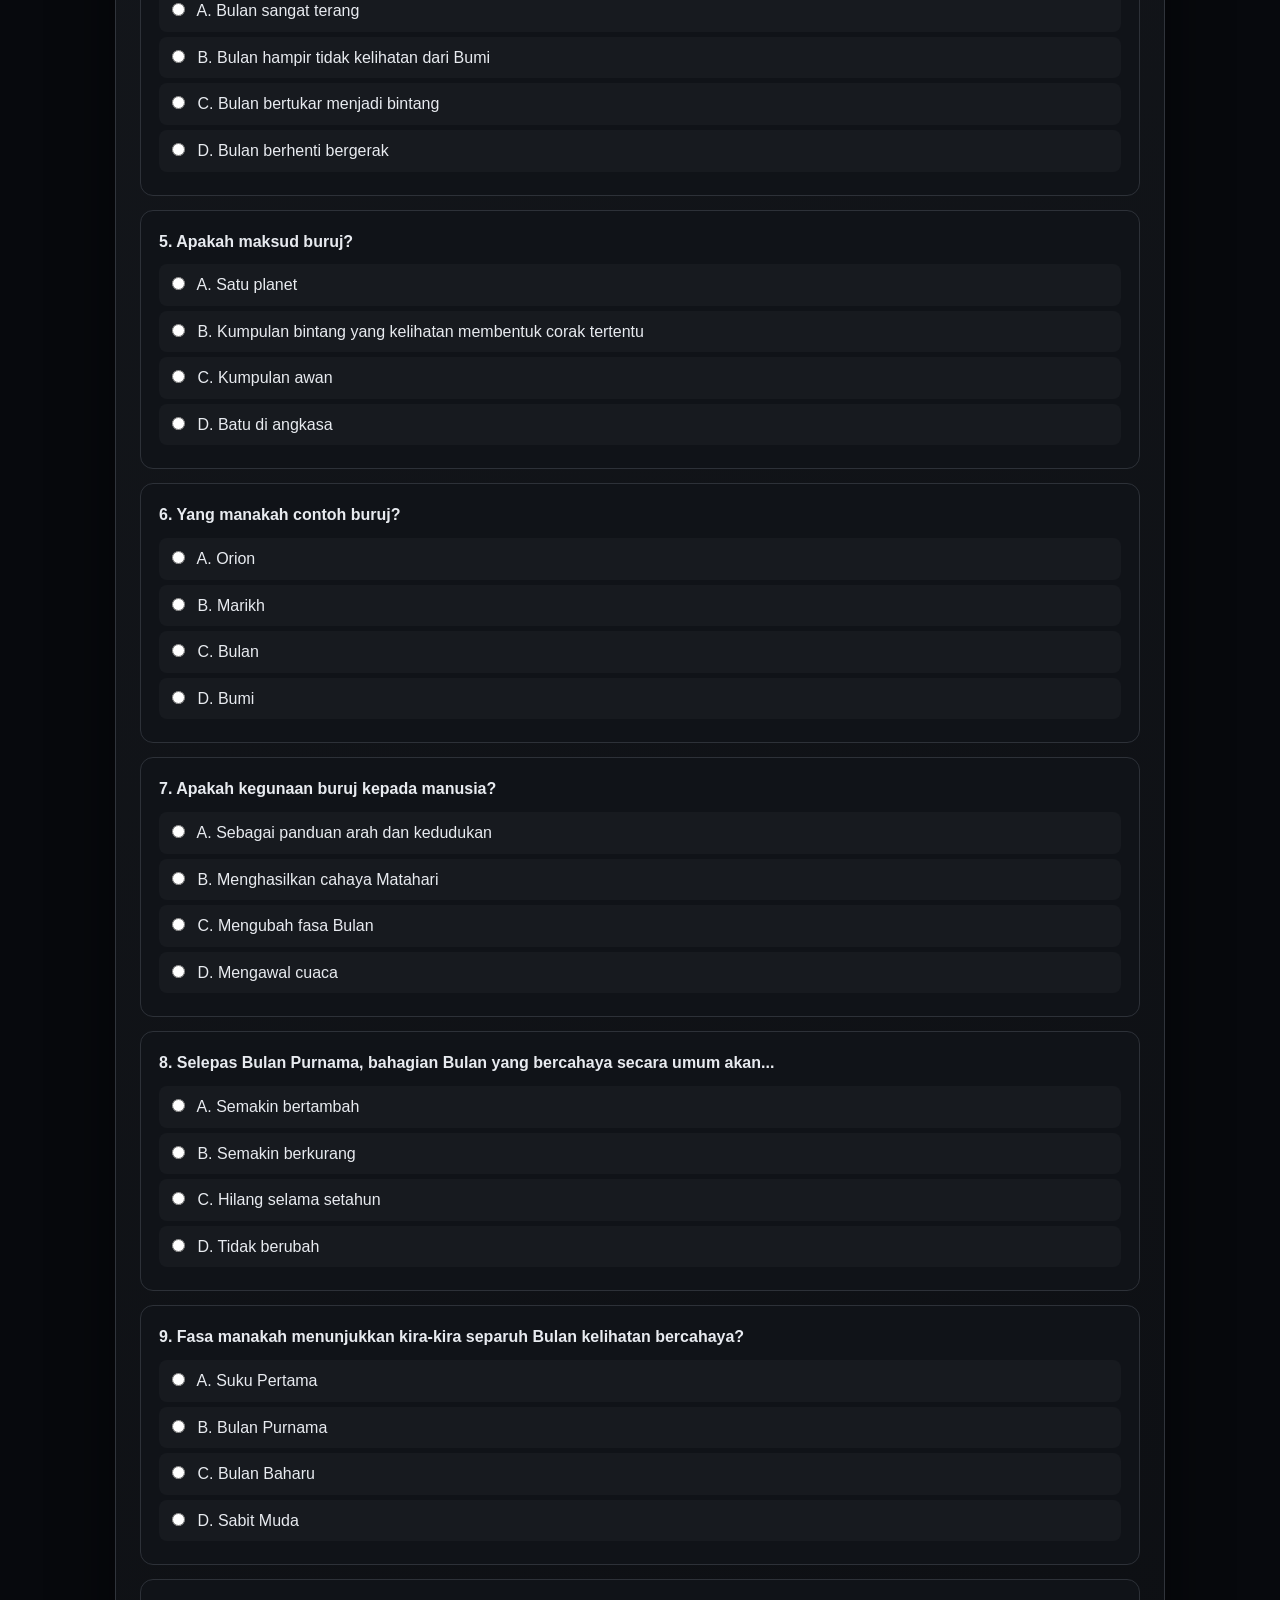
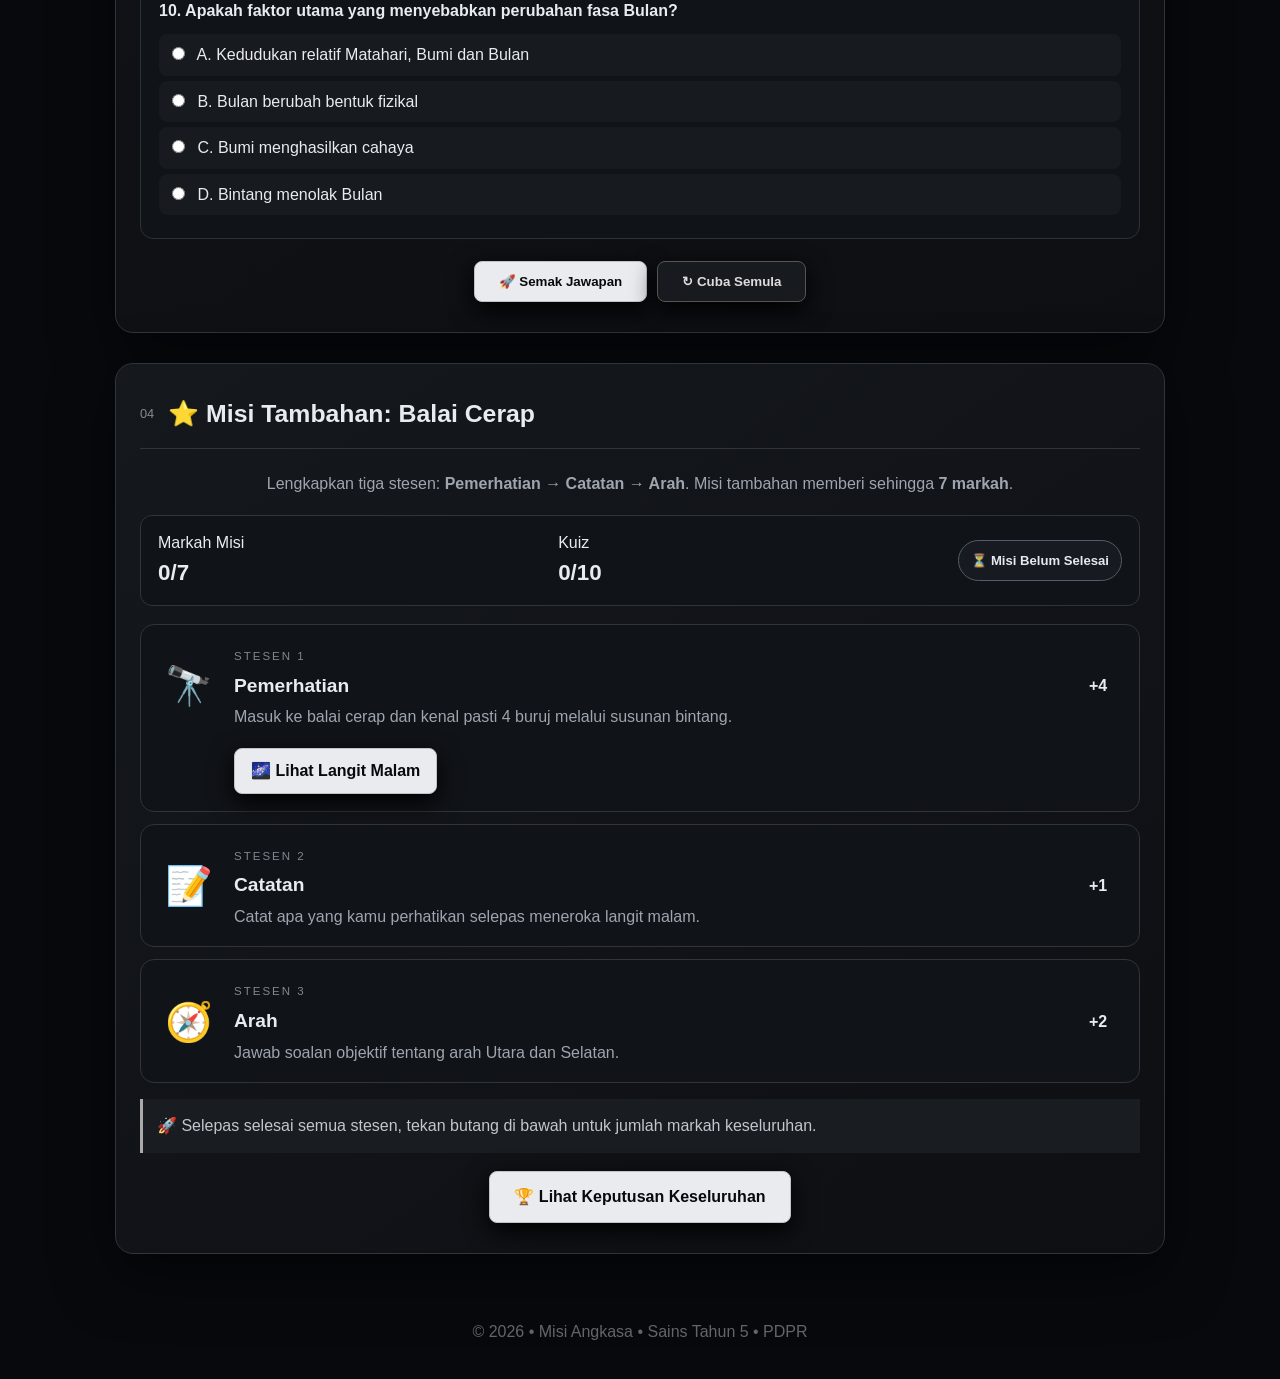
==== commit 76517d09: "Add files via upload" ====
--- a/index.html
+++ b/index.html
@@ -82,13 +82,13 @@
 <section class="panel mission-home">
   <div class="section-title"><span>04</span><h2>⭐ Misi Tambahan: Balai Cerap</h2></div>
   <p class="center">Lengkapkan tiga stesen: <b>Pemerhatian → Catatan → Arah</b>. Misi tambahan memberi sehingga <b>7 markah</b>.</p>
-  <div class="mission-progress"><span>Markah Misi</span><strong id="homeScore">0/7</strong></div>
+  <div class="mission-progress"><div><span>Markah Misi</span><strong id="homeScore">0/7</strong></div><div><span>Kuiz</span><strong id="quizHomeScore">0/10</strong></div><div id="missionComplete" class="mission-status">⏳ Misi Belum Selesai</div></div>
   <div class="mission-cards">
     <div class="mission-card">
       <div class="mission-icon">🔭</div>
       <div><span>STESEN 1</span><h3>Pemerhatian</h3><p>Masuk ke balai cerap dan kenal pasti 4 buruj melalui susunan bintang.</p></div>
       <div class="mission-points">+4</div>
-      <a class="btn mission-cta" href="observation.html">🌌 Lihat Langit Malam</a>
+      <a class="btn mission-cta" href="observation.html?v=5">🌌 Lihat Langit Malam</a>
     </div>
     <a class="mission-card mission-link" href="notes.html">
       <div class="mission-icon">📝</div>
@@ -101,7 +101,7 @@
       <div class="mission-points">+2</div>
     </a>
   </div>
-  <div class="mission-tip">🚀 Selepas selesai semua stesen, keputusan penuh akan dipaparkan pada halaman <b>Pencapaian</b>.</div>
+  <div class="mission-tip">🚀 Selepas selesai semua stesen, tekan butang di bawah untuk jumlah markah keseluruhan.</div><a id="viewResultBtn" class="btn result-link" href="result.html?v=7">🏆 Lihat Keputusan Keseluruhan</a>
 </section>
 </main>
 
--- a/style.css
+++ b/style.css
@@ -1 +1,389 @@
-*{box-sizing:border-box}html{scroll-behavior:smooth}body{margin:0;background:#07090d;color:#e8ebf0;font-family:Inter,Arial,sans-serif;line-height:1.6}.stars,.stars-bg{position:fixed;inset:0;pointer-events:none;opacity:.35;background-image:radial-gradient(#fff 1px,transparent 1px),radial-gradient(#aaa 1px,transparent 1px);background-size:83px 83px,137px 137px;background-position:15px 30px,50px 90px}.hero{position:relative;min-height:58vh;display:flex;flex-direction:column;align-items:center;justify-content:center;text-align:center;padding:60px 20px;background:radial-gradient(circle at 50% 45%,#343941 0,#15181e 34%,#07090d 72%);overflow:hidden}.hero:after{content:"";position:absolute;width:330px;height:330px;border-radius:50%;background:radial-gradient(circle at 35% 32%,#fff,#bfc4ca 35%,#666 68%,#262a30 100%);box-shadow:0 0 90px #d9dde5;opacity:.18;right:-70px;top:-80px}.badge{border:1px solid #777;padding:6px 14px;border-radius:999px;font-size:.8rem;letter-spacing:2px;color:#cfd3d8}.hero h1{font-size:clamp(2.5rem,8vw,5.8rem);letter-spacing:8px;margin:18px 0 0;text-shadow:0 0 25px #fff3}.hero p{font-size:1.5rem;margin:0;color:#d8dbe0}.hero .subtitle{font-size:1rem;max-width:650px;color:#9298a1;margin:14px 0 25px}.btn{display:inline-block;border:1px solid #bfc3c9;background:#e9ebee;color:#08090b;padding:12px 24px;border-radius:8px;font-weight:800;cursor:pointer;text-decoration:none;box-shadow:0 8px 25px #000}.btn:hover{transform:translateY(-2px);background:#fff}.btn.secondary{background:#171a1f;color:#ddd;border-color:#555}.panel{position:relative;max-width:1050px;margin:30px auto;padding:30px 24px;background:linear-gradient(145deg,#15181d,#0d0f13);border:1px solid #30343b;border-radius:18px;box-shadow:0 20px 60px #0008}.section-title{display:flex;align-items:center;gap:14px;border-bottom:1px solid #30343b;padding-bottom:14px;margin-bottom:22px}.section-title span{font-size:.8rem;color:#858b94}.section-title h2{margin:0;font-size:1.55rem}.cards{display:grid;grid-template-columns:1fr 1fr;gap:18px}.info-card{background:#101318;border:1px solid #2d3138;padding:20px;border-radius:14px}.info-card h3{margin-top:0;color:#f0f1f3}.info-card li{margin:8px 0;color:#c1c6ce}.tip{margin-top:18px;padding:15px;border-left:3px solid #aaa;background:#191c21;color:#cbd0d6}.center{text-align:center;color:#9fa5ae}.space-stage{height:400px;position:relative;display:flex;align-items:center;justify-content:center;margin:15px auto;max-width:650px}.orbit{position:absolute;width:330px;height:330px;border:1px dashed #5b616b;border-radius:50%;box-shadow:0 0 35px #fff1}.sun{position:absolute;left:calc(50% - 205px);font-size:42px;filter:drop-shadow(0 0 20px #fff)}.earth{font-size:55px;z-index:2;filter:drop-shadow(0 0 18px #fff3)}.moon{position:absolute;font-size:58px;transform:translateX(165px);transition:transform .5s,filter .5s;filter:drop-shadow(0 0 18px #fff5);z-index:3}.phase-readout{display:flex;justify-content:center;align-items:center;gap:18px;margin:10px auto 22px;max-width:520px;padding:16px;background:#191c21;border-radius:14px;border:1px solid #30343b}.big-moon{font-size:55px}.phase-readout h3{margin:0}.phase-readout p{margin:2px 0;color:#999fa8}.simulator input{width:100%;accent-color:#eee}.slider-labels{display:flex;justify-content:space-between;font-size:1.3rem;margin-top:5px}.question{background:#101318;border:1px solid #2d3138;padding:18px;border-radius:13px;margin:14px 0}.question h3{font-size:1rem;margin:0 0 10px}.option{display:block;padding:8px;margin:5px 0;border-radius:8px;background:#171a1f}.option:hover{background:#22262c}.option input{margin-right:8px}.quiz-actions{display:flex;gap:10px;justify-content:center;margin-top:22px;flex-wrap:wrap}.result{text-align:center;margin-top:20px;padding:20px;border-radius:14px;background:#191c21;border:1px solid #555}.result strong{font-size:2rem}.hidden{display:none}.mission-home{margin-top:30px}.mission-progress{display:flex;justify-content:space-between;align-items:center;padding:14px 17px;margin:18px 0;background:#101318;border:1px solid #30343b;border-radius:12px}.mission-progress strong{font-size:1.4rem}.mission-cards{display:grid;gap:12px}.mission-card{position:relative;display:grid;grid-template-columns:62px 1fr 48px;gap:14px;align-items:center;padding:17px;background:#101318;border:1px solid #30343b;border-radius:14px;color:#e8ebf0;text-decoration:none}.mission-link:hover,.mission-card:hover{border-color:#8c929a;transform:translateY(-2px)}.mission-icon{font-size:2.4rem;text-align:center}.mission-card span{font-size:.72rem;letter-spacing:2px;color:#7f8791}.mission-card h3{margin:3px 0;font-size:1.2rem}.mission-card p{margin:0;color:#9ea5ae}.mission-points{font-weight:900;text-align:center}.mission-cta{grid-column:2/4;justify-self:start;padding:9px 16px;margin-top:4px}.mission-tip{margin-top:16px;padding:14px;background:#191c21;border-left:3px solid #aaa;color:#c2c7ce}footer{text-align:center;color:#666;padding:35px 15px}.mission-page-body{background:#02040a}.mission-page{position:relative;max-width:1100px;margin:auto;padding:18px 12px 40px}.mission-topbar{display:flex;justify-content:space-between;align-items:center;margin:0 auto 15px;max-width:1050px;color:#aeb4bd}.back{color:#dce0e5;text-decoration:none;border:1px solid #3c424b;background:#101319;padding:9px 13px;border-radius:9px}.back:hover{background:#e9ebee;color:#07090b}.mission-panel{max-width:1050px}.mission-intro{color:#b5bbc3}.observatory{position:relative;height:560px;overflow:hidden;border:1px solid #454b55;border-radius:20px;background:radial-gradient(circle at 50% 55%,#111d36 0,#050914 48%,#010205 100%);box-shadow:inset 0 0 100px #000}.star-field{position:absolute;inset:0;background-image:radial-gradient(circle,#fff 0 1px,transparent 1.7px),radial-gradient(circle,#dce3ef 0 .8px,transparent 1.5px),radial-gradient(circle,#fff 0 .7px,transparent 1.3px);background-size:67px 67px,43px 43px,97px 97px;background-position:7px 11px,17px 33px,23px 8px;opacity:.72}.observatory-title{position:absolute;z-index:10;top:15px;left:18px;letter-spacing:3px;font-size:.72rem;color:#8f98a5}.const-zone{position:absolute;z-index:5;width:220px;height:170px;border:1px solid transparent;border-radius:18px;background:transparent;cursor:pointer}.const-zone:hover,.const-zone.selected{border-color:#dfe5ed;background:#fff1;box-shadow:0 0 35px #fff2}.zone-pari{left:5%;top:29%}.zone-scorpio{right:4%;top:28%}.zone-belantik{left:38%;top:8%}.zone-biduk{right:28%;bottom:7%}.zone-label{position:absolute;z-index:7;width:30px;height:30px;border-radius:50%;background:#e9ebee;color:#08090b;display:grid;place-items:center;font-weight:900;box-shadow:0 0 15px #fff}.label-a{left:4%;top:25%}.label-b{right:3%;top:24%}.label-c{left:37%;top:4%}.label-d{right:27%;bottom:3%}.star-dot{position:absolute;width:7px;height:7px;border-radius:50%;background:#fff;box-shadow:0 0 8px 2px #fff,0 0 18px 4px #dce7ff;transform:translate(-50%,-50%)}.star-dot.bright{width:11px;height:11px;box-shadow:0 0 12px 3px #fff,0 0 28px 6px #dce7ff}.mission-instruction{margin:14px 0;padding:14px;background:#171b22;border-left:3px solid #aab0b8;color:#c3c8cf}.target-buttons{display:grid;grid-template-columns:repeat(4,1fr);gap:9px}.target-buttons button,.answer-grid button{padding:12px 8px;background:#171b21;color:#d4d8de;border:1px solid #3b414a;border-radius:9px;cursor:pointer;font-weight:700}.target-buttons button.selected,.target-buttons button:hover{background:#e9ebee;color:#07090b}.focus-card{display:flex;align-items:center;justify-content:space-between;gap:10px;margin-top:15px;padding:15px;background:#0e1116;border:1px solid #30353d;border-radius:12px}.observation-answer,.direction-question,.note-form{margin-top:16px;padding:19px;background:#0e1116;border:1px solid #30353d;border-radius:14px}.observation-answer h3{font-size:1.05rem;margin:0 0 13px}.answer-grid{display:grid;grid-template-columns:repeat(4,1fr);gap:9px}.answer-grid button.correct{background:#e5e8ec;color:#07090b}.answer-grid button.wrong{background:#1c2026;border-color:#777}.feedback{min-height:23px;color:#c4cad2;font-weight:700}.next-row{display:flex;justify-content:space-between;align-items:center;gap:12px;margin-top:25px;padding-top:20px;border-top:1px solid #292e35}.ghost{background:#101319}.focus-modal{position:fixed;z-index:100;inset:0;background:#000c;display:grid;place-items:center;padding:20px}.focus-window{position:relative;width:min(680px,95vw);background:#0a0d14;border:1px solid #6d7580;border-radius:20px;padding:24px;box-shadow:0 0 80px #000}.close-focus{position:absolute;right:12px;top:8px;border:0;background:transparent;color:#fff;font-size:2rem;cursor:pointer}.focus-title{letter-spacing:3px;color:#b9c1cb}.focus-sky{position:relative;height:360px;margin:18px 0;border-radius:16px;background:radial-gradient(circle at 50% 50%,#13203b,#030611 75%);overflow:hidden}.focus-help{color:#aeb6c0;text-align:center}.note-form{display:grid;gap:9px;max-width:760px;margin:auto}.note-form label{font-size:.82rem;color:#979ea8}.note-form input,.note-form textarea{width:100%;padding:12px;background:#090c11;border:1px solid #353b44;border-radius:9px;color:#eee;font:inherit}.note-form textarea{min-height:120px;resize:vertical}.direction-question h3{font-size:1rem;margin-top:0}.direction-question label{display:block;padding:10px;margin:7px 0;background:#171a1f;border-radius:8px}.result-panel{text-align:center}.achievement{padding:32px 18px;margin:20px auto;max-width:680px;border:1px solid #656b74;border-radius:20px;background:radial-gradient(circle at 50% 30%,#3a3f47,#11141a 68%);box-shadow:0 0 60px #fff1}.achievement-icon{font-size:5rem}.achievement h3{font-size:2rem;margin:8px 0}.achievement-score b{font-size:3rem}.achievement-score small{display:block;letter-spacing:2px;color:#9299a3}.achievement p{color:#b8bec7;max-width:580px;margin:auto}.result-breakdown{display:grid;grid-template-columns:repeat(3,1fr);gap:10px;max-width:700px;margin:20px auto}.result-breakdown div{padding:16px;border:1px solid #363c45;border-radius:12px;background:#0e1116}.result-breakdown b{display:block;font-size:1.5rem}.result-breakdown span{font-size:.8rem;color:#9299a3}@media(max-width:720px){.cards{grid-template-columns:1fr}.panel{margin:18px 10px;padding:22px 16px}.observatory{height:500px}.const-zone{width:145px;height:125px}.zone-pari{left:-5%}.zone-scorpio{right:-5%}.zone-belantik{left:28%}.zone-biduk{right:8%}.target-buttons,.answer-grid,.result-breakdown{grid-template-columns:1fr 1fr}.mission-card{grid-template-columns:52px 1fr 42px}.mission-cta{grid-column:2/4}.next-row{flex-direction:column;align-items:stretch}.next-row .btn,.next-row .back{text-align:center}}@media(max-width:480px){.target-buttons,.answer-grid,.result-breakdown{grid-template-columns:1fr}.mission-topbar{font-size:.8rem}.observatory{height:470px}.const-zone{width:125px;height:105px}.zone-pari{left:-9%}.zone-scorpio{right:-9%}.zone-belantik{left:26%}.zone-biduk{right:1%}.zone-label{width:26px;height:26px}.mission-cta{grid-column:1/4;justify-self:stretch;text-align:center}}+*{box-sizing:border-box}html{scroll-behavior:smooth}body{margin:0;background:#07090d;color:#e8ebf0;font-family:Inter,Arial,sans-serif;line-height:1.6}.stars,.stars-bg{position:fixed;inset:0;pointer-events:none;opacity:.35;background-image:radial-gradient(#fff 1px,transparent 1px),radial-gradient(#aaa 1px,transparent 1px);background-size:83px 83px,137px 137px;background-position:15px 30px,50px 90px}.hero{position:relative;min-height:58vh;display:flex;flex-direction:column;align-items:center;justify-content:center;text-align:center;padding:60px 20px;background:radial-gradient(circle at 50% 45%,#343941 0,#15181e 34%,#07090d 72%);overflow:hidden}.hero:after{content:"";position:absolute;width:330px;height:330px;border-radius:50%;background:radial-gradient(circle at 35% 32%,#fff,#bfc4ca 35%,#666 68%,#262a30 100%);box-shadow:0 0 90px #d9dde5;opacity:.18;right:-70px;top:-80px}.badge{border:1px solid #777;padding:6px 14px;border-radius:999px;font-size:.8rem;letter-spacing:2px;color:#cfd3d8}.hero h1{font-size:clamp(2.5rem,8vw,5.8rem);letter-spacing:8px;margin:18px 0 0;text-shadow:0 0 25px #fff3}.hero p{font-size:1.5rem;margin:0;color:#d8dbe0}.hero .subtitle{font-size:1rem;max-width:650px;color:#9298a1;margin:14px 0 25px}.btn{display:inline-block;border:1px solid #bfc3c9;background:#e9ebee;color:#08090b;padding:12px 24px;border-radius:8px;font-weight:800;cursor:pointer;text-decoration:none;box-shadow:0 8px 25px #000}.btn:hover{transform:translateY(-2px);background:#fff}.btn.secondary{background:#171a1f;color:#ddd;border-color:#555}.panel{position:relative;max-width:1050px;margin:30px auto;padding:30px 24px;background:linear-gradient(145deg,#15181d,#0d0f13);border:1px solid #30343b;border-radius:18px;box-shadow:0 20px 60px #0008}.section-title{display:flex;align-items:center;gap:14px;border-bottom:1px solid #30343b;padding-bottom:14px;margin-bottom:22px}.section-title span{font-size:.8rem;color:#858b94}.section-title h2{margin:0;font-size:1.55rem}.cards{display:grid;grid-template-columns:1fr 1fr;gap:18px}.info-card{background:#101318;border:1px solid #2d3138;padding:20px;border-radius:14px}.info-card h3{margin-top:0;color:#f0f1f3}.info-card li{margin:8px 0;color:#c1c6ce}.tip{margin-top:18px;padding:15px;border-left:3px solid #aaa;background:#191c21;color:#cbd0d6}.center{text-align:center;color:#9fa5ae}.space-stage{height:400px;position:relative;display:flex;align-items:center;justify-content:center;margin:15px auto;max-width:650px}.orbit{position:absolute;width:330px;height:330px;border:1px dashed #5b616b;border-radius:50%;box-shadow:0 0 35px #fff1}.sun{position:absolute;left:calc(50% - 205px);font-size:42px;filter:drop-shadow(0 0 20px #fff)}.earth{font-size:55px;z-index:2;filter:drop-shadow(0 0 18px #fff3)}.moon{position:absolute;font-size:58px;transform:translateX(165px);transition:transform .5s,filter .5s;filter:drop-shadow(0 0 18px #fff5);z-index:3}.phase-readout{display:flex;justify-content:center;align-items:center;gap:18px;margin:10px auto 22px;max-width:520px;padding:16px;background:#191c21;border-radius:14px;border:1px solid #30343b}.big-moon{font-size:55px}.phase-readout h3{margin:0}.phase-readout p{margin:2px 0;color:#999fa8}.simulator input{width:100%;accent-color:#eee}.slider-labels{display:flex;justify-content:space-between;font-size:1.3rem;margin-top:5px}.question{background:#101318;border:1px solid #2d3138;padding:18px;border-radius:13px;margin:14px 0}.question h3{font-size:1rem;margin:0 0 10px}.option{display:block;padding:8px;margin:5px 0;border-radius:8px;background:#171a1f}.option:hover{background:#22262c}.option input{margin-right:8px}.quiz-actions{display:flex;gap:10px;justify-content:center;margin-top:22px;flex-wrap:wrap}.result{text-align:center;margin-top:20px;padding:20px;border-radius:14px;background:#191c21;border:1px solid #555}.result strong{font-size:2rem}.hidden{display:none}.mission-home{margin-top:30px}.mission-progress{display:flex;justify-content:space-between;align-items:center;padding:14px 17px;margin:18px 0;background:#101318;border:1px solid #30343b;border-radius:12px}.mission-progress strong{font-size:1.4rem}.mission-cards{display:grid;gap:12px}.mission-card{position:relative;display:grid;grid-template-columns:62px 1fr 48px;gap:14px;align-items:center;padding:17px;background:#101318;border:1px solid #30343b;border-radius:14px;color:#e8ebf0;text-decoration:none}.mission-link:hover,.mission-card:hover{border-color:#8c929a;transform:translateY(-2px)}.mission-icon{font-size:2.4rem;text-align:center}.mission-card span{font-size:.72rem;letter-spacing:2px;color:#7f8791}.mission-card h3{margin:3px 0;font-size:1.2rem}.mission-card p{margin:0;color:#9ea5ae}.mission-points{font-weight:900;text-align:center}.mission-cta{grid-column:2/4;justify-self:start;padding:9px 16px;margin-top:4px}.mission-tip{margin-top:16px;padding:14px;background:#191c21;border-left:3px solid #aaa;color:#c2c7ce}footer{text-align:center;color:#666;padding:35px 15px}.mission-page-body{background:#02040a}.mission-page{position:relative;max-width:1100px;margin:auto;padding:18px 12px 40px}.mission-topbar{display:flex;justify-content:space-between;align-items:center;margin:0 auto 15px;max-width:1050px;color:#aeb4bd}.back{color:#dce0e5;text-decoration:none;border:1px solid #3c424b;background:#101319;padding:9px 13px;border-radius:9px}.back:hover{background:#e9ebee;color:#07090b}.mission-panel{max-width:1050px}.mission-intro{color:#b5bbc3}.observatory{position:relative;height:560px;overflow:hidden;border:1px solid #454b55;border-radius:20px;background:radial-gradient(circle at 50% 55%,#111d36 0,#050914 48%,#010205 100%);box-shadow:inset 0 0 100px #000}.star-field{position:absolute;inset:0;background-image:radial-gradient(circle,#fff 0 1px,transparent 1.7px),radial-gradient(circle,#dce3ef 0 .8px,transparent 1.5px),radial-gradient(circle,#fff 0 .7px,transparent 1.3px);background-size:67px 67px,43px 43px,97px 97px;background-position:7px 11px,17px 33px,23px 8px;opacity:.72}.observatory-title{position:absolute;z-index:10;top:15px;left:18px;letter-spacing:3px;font-size:.72rem;color:#8f98a5}.const-zone{position:absolute;z-index:5;width:220px;height:170px;border:1px solid transparent;border-radius:18px;background:transparent;cursor:pointer}.const-zone:hover,.const-zone.selected{border-color:#dfe5ed;background:#fff1;box-shadow:0 0 35px #fff2}.zone-pari{left:5%;top:29%}.zone-scorpio{right:4%;top:28%}.zone-belantik{left:38%;top:8%}.zone-biduk{right:28%;bottom:7%}.zone-label{position:absolute;z-index:7;width:30px;height:30px;border-radius:50%;background:#e9ebee;color:#08090b;display:grid;place-items:center;font-weight:900;box-shadow:0 0 15px #fff}.label-a{left:4%;top:25%}.label-b{right:3%;top:24%}.label-c{left:37%;top:4%}.label-d{right:27%;bottom:3%}.star-dot{position:absolute;width:7px;height:7px;border-radius:50%;background:#fff;box-shadow:0 0 8px 2px #fff,0 0 18px 4px #dce7ff;transform:translate(-50%,-50%)}.star-dot.bright{width:11px;height:11px;box-shadow:0 0 12px 3px #fff,0 0 28px 6px #dce7ff}.mission-instruction{margin:14px 0;padding:14px;background:#171b22;border-left:3px solid #aab0b8;color:#c3c8cf}.target-buttons{display:grid;grid-template-columns:repeat(4,1fr);gap:9px}.target-buttons button,.answer-grid button{padding:12px 8px;background:#171b21;color:#d4d8de;border:1px solid #3b414a;border-radius:9px;cursor:pointer;font-weight:700}.target-buttons button.selected,.target-buttons button:hover{background:#e9ebee;color:#07090b}.focus-card{display:flex;align-items:center;justify-content:space-between;gap:10px;margin-top:15px;padding:15px;background:#0e1116;border:1px solid #30353d;border-radius:12px}.observation-answer,.direction-question,.note-form{margin-top:16px;padding:19px;background:#0e1116;border:1px solid #30353d;border-radius:14px}.observation-answer h3{font-size:1.05rem;margin:0 0 13px}.answer-grid{display:grid;grid-template-columns:repeat(4,1fr);gap:9px}.answer-grid button.correct{background:#e5e8ec;color:#07090b}.answer-grid button.wrong{background:#1c2026;border-color:#777}.feedback{min-height:23px;color:#c4cad2;font-weight:700}.next-row{display:flex;justify-content:space-between;align-items:center;gap:12px;margin-top:25px;padding-top:20px;border-top:1px solid #292e35}.ghost{background:#101319}.focus-modal{position:fixed;z-index:100;inset:0;background:#000c;display:grid;place-items:center;padding:20px}.focus-window{position:relative;width:min(680px,95vw);background:#0a0d14;border:1px solid #6d7580;border-radius:20px;padding:24px;box-shadow:0 0 80px #000}.close-focus{position:absolute;right:12px;top:8px;border:0;background:transparent;color:#fff;font-size:2rem;cursor:pointer}.focus-title{letter-spacing:3px;color:#b9c1cb}.focus-sky{position:relative;height:360px;margin:18px 0;border-radius:16px;background:radial-gradient(circle at 50% 50%,#13203b,#030611 75%);overflow:hidden}.focus-help{color:#aeb6c0;text-align:center}.note-form{display:grid;gap:9px;max-width:760px;margin:auto}.note-form label{font-size:.82rem;color:#979ea8}.note-form input,.note-form textarea{width:100%;padding:12px;background:#090c11;border:1px solid #353b44;border-radius:9px;color:#eee;font:inherit}.note-form textarea{min-height:120px;resize:vertical}.direction-question h3{font-size:1rem;margin-top:0}.direction-question label{display:block;padding:10px;margin:7px 0;background:#171a1f;border-radius:8px}.result-panel{text-align:center}.achievement{padding:32px 18px;margin:20px auto;max-width:680px;border:1px solid #656b74;border-radius:20px;background:radial-gradient(circle at 50% 30%,#3a3f47,#11141a 68%);box-shadow:0 0 60px #fff1}.achievement-icon{font-size:5rem}.achievement h3{font-size:2rem;margin:8px 0}.achievement-score b{font-size:3rem}.achievement-score small{display:block;letter-spacing:2px;color:#9299a3}.achievement p{color:#b8bec7;max-width:580px;margin:auto}.result-breakdown{display:grid;grid-template-columns:repeat(3,1fr);gap:10px;max-width:700px;margin:20px auto}.result-breakdown div{padding:16px;border:1px solid #363c45;border-radius:12px;background:#0e1116}.result-breakdown b{display:block;font-size:1.5rem}.result-breakdown span{font-size:.8rem;color:#9299a3}@media(max-width:720px){.cards{grid-template-columns:1fr}.panel{margin:18px 10px;padding:22px 16px}.observatory{height:500px}.const-zone{width:145px;height:125px}.zone-pari{left:-5%}.zone-scorpio{right:-5%}.zone-belantik{left:28%}.zone-biduk{right:8%}.target-buttons,.answer-grid,.result-breakdown{grid-template-columns:1fr 1fr}.mission-card{grid-template-columns:52px 1fr 42px}.mission-cta{grid-column:2/4}.next-row{flex-direction:column;align-items:stretch}.next-row .btn,.next-row .back{text-align:center}}@media(max-width:480px){.target-buttons,.answer-grid,.result-breakdown{grid-template-columns:1fr}.mission-topbar{font-size:.8rem}.observatory{height:470px}.const-zone{width:125px;height:105px}.zone-pari{left:-9%}.zone-scorpio{right:-9%}.zone-belantik{left:26%}.zone-biduk{right:1%}.zone-label{width:26px;height:26px}.mission-cta{grid-column:1/4;justify-self:stretch;text-align:center}}
+
+/* ===== BALAI CERAP V2 ===== */
+.observatory-v2{
+  position:relative;
+  height:600px;
+  overflow:hidden;
+  border:1px solid #59616d;
+  border-radius:22px;
+  background:
+    radial-gradient(circle at 50% 50%,#152342 0,#08101f 38%,#02040a 78%),
+    #02040a;
+  box-shadow:inset 0 0 110px #000,0 20px 60px #0008;
+}
+.observatory-v2 .star-field{
+  position:absolute;inset:0;
+  background-image:
+    radial-gradient(circle,#fff 0 1.2px,transparent 1.8px),
+    radial-gradient(circle,#dbe5f4 0 .8px,transparent 1.5px),
+    radial-gradient(circle,#fff 0 .7px,transparent 1.3px);
+  background-size:61px 61px,37px 37px,101px 101px;
+  background-position:7px 11px,17px 33px,23px 8px;
+  opacity:.75;
+}
+.observatory-v2:after{
+  content:"";
+  position:absolute;inset:0;
+  pointer-events:none;
+  background:radial-gradient(circle at 50% 55%,transparent 35%,#0008 100%);
+}
+.observatory-v2 .observatory-title{
+  position:absolute;z-index:10;top:16px;left:20px;
+  letter-spacing:3px;font-size:.72rem;color:#aeb8c6;
+}
+.constellation-target{
+  position:absolute;z-index:8;
+  width:290px;height:220px;
+  padding:0;border:1px solid transparent;border-radius:20px;
+  background:#ffffff03;cursor:pointer;
+  transition:.25s;
+}
+.constellation-target:hover,.constellation-target.selected{
+  border-color:#e7edf5;
+  background:#ffffff0b;
+  box-shadow:0 0 38px #dce7ff33;
+}
+.target-pari{left:4%;top:31%}
+.target-scorpio{right:3%;top:30%}
+.target-belantik{left:36%;top:7%}
+.target-biduk{right:25%;bottom:4%}
+.target-tag{
+  position:absolute;z-index:3;left:8px;top:8px;
+  width:30px;height:30px;border-radius:50%;
+  display:grid;place-items:center;
+  background:#edf0f4;color:#080a0e;font-weight:900;
+  box-shadow:0 0 18px #fff;
+}
+.constellation-svg{width:100%;height:100%}
+.constellation-svg svg{width:100%;height:100%;display:block}
+.constellation-lines line{
+  stroke:#f3f7ff;stroke-width:1.5;opacity:.7;
+  filter:drop-shadow(0 0 3px #fff);
+}
+.constellation-stars circle{
+  fill:#fff;filter:drop-shadow(0 0 5px #fff);
+}
+.constellation-stars .bright-star{
+  fill:#fff;filter:drop-shadow(0 0 7px #fff) drop-shadow(0 0 13px #bcd7ff);
+}
+.constellation-stars .small-star{opacity:.9}
+.zoom-panel{
+  margin-top:18px;
+  padding:18px;
+  border:1px solid #626b78;
+  border-radius:18px;
+  background:#090d15;
+  box-shadow:0 20px 50px #0008;
+}
+.zoom-heading{
+  display:flex;justify-content:space-between;align-items:center;gap:15px;
+}
+.zoom-heading span{font-size:.7rem;letter-spacing:3px;color:#8f99a8}
+.zoom-heading h3{margin:3px 0 0;font-size:1.25rem}
+.close-zoom{
+  width:42px;height:42px;border-radius:50%;
+  border:1px solid #59616d;background:#161b23;color:#fff;
+  font-size:1.8rem;line-height:1;cursor:pointer;
+}
+.close-zoom:hover{background:#e9edf2;color:#080a0e}
+.zoom-sky{
+  position:relative;
+  min-height:400px;margin-top:14px;
+  border-radius:16px;overflow:hidden;
+  background:radial-gradient(circle at 50% 50%,#142443,#030611 76%);
+}
+.zoom-sky svg{width:100%;height:400px;display:block}
+.zoom-panel p{color:#aeb7c3;text-align:center}
+.constellation-reference{
+  margin-top:15px;padding:14px 16px;
+  border:1px solid #343b45;border-radius:12px;
+  background:#11151c;color:#bbc3cd;
+}
+@media(max-width:720px){
+  .observatory-v2{height:520px}
+  .constellation-target{width:190px;height:155px}
+  .target-pari{left:-5%;top:32%}
+  .target-scorpio{right:-5%;top:31%}
+  .target-belantik{left:27%;top:8%}
+  .target-biduk{right:8%;bottom:5%}
+  .zoom-sky,.zoom-sky svg{height:300px;min-height:300px}
+}
+@media(max-width:480px){
+  .observatory-v2{height:470px}
+  .constellation-target{width:150px;height:125px}
+  .target-pari{left:-8%;top:34%}
+  .target-scorpio{right:-8%;top:33%}
+  .target-belantik{left:24%;top:10%}
+  .target-biduk{right:0;bottom:5%}
+  .target-tag{width:25px;height:25px;font-size:.8rem}
+  .zoom-sky,.zoom-sky svg{height:260px;min-height:260px}
+}
+
+/* ===== IMAGE-BASED INTERACTIVE OBSERVATORY ===== */
+.interactive-sky{
+  position:relative;
+  width:100%;
+  overflow:hidden;
+  border-radius:20px;
+  border:1px solid #56606e;
+  background:#02050d;
+  box-shadow:0 18px 60px #000a;
+}
+.interactive-sky img{
+  display:block;
+  width:100%;
+  height:auto;
+  user-select:none;
+  -webkit-user-drag:none;
+}
+.sky-hotspot{
+  position:absolute;
+  z-index:4;
+  border:2px solid transparent;
+  background:transparent;
+  border-radius:50%;
+  cursor:pointer;
+  transition:.2s;
+}
+.sky-hotspot:hover,.sky-hotspot.selected{
+  border-color:#fff;
+  background:#fff2;
+  box-shadow:0 0 28px #fff8;
+}
+.hotspot-belantik{left:31%;top:11%;width:25%;height:31%}
+.hotspot-biduk{left:54%;top:4%;width:20%;height:30%}
+.hotspot-pari{left:18%;top:37%;width:27%;height:25%}
+.hotspot-scorpio{left:50%;top:48%;width:27%;height:27%}
+.touch-hint{
+  position:absolute;z-index:6;left:50%;bottom:14px;transform:translateX(-50%);
+  padding:8px 14px;border-radius:999px;
+  background:#050812d9;border:1px solid #697384;color:#eef2f7;
+  font-weight:700;font-size:.85rem;white-space:nowrap;
+}
+.selected-constellation{
+  display:flex;align-items:center;gap:12px;flex-wrap:wrap;
+  margin-top:15px;padding:14px 16px;
+  border:1px solid #343b45;border-radius:12px;background:#11151c;color:#cbd1d9;
+}
+.selected-constellation span{color:#8e97a4}
+.small-btn{padding:8px 13px;margin-left:auto}
+.constellation-info{
+  position:relative;
+  margin-top:15px;padding:18px;
+  border:1px solid #697384;border-radius:18px;
+  background:linear-gradient(145deg,#0b1220,#080c14);
+  box-shadow:0 18px 50px #0008;
+}
+.close-info{
+  position:absolute;right:12px;top:10px;
+  width:38px;height:38px;border-radius:50%;
+  border:1px solid #626c79;background:#151b25;color:#fff;
+  font-size:1.7rem;cursor:pointer;line-height:1;
+}
+.close-info:hover{background:#e8edf3;color:#080a0e}
+.info-layout{display:grid;grid-template-columns:42% 1fr;gap:20px;align-items:center}
+.info-label{font-size:.7rem;letter-spacing:3px;color:#8994a3}
+.info-layout h3{font-size:1.7rem;margin:5px 0 14px}
+.info-mini-sky{
+  height:210px;border-radius:14px;
+  background:radial-gradient(circle at 50% 50%,#172b50,#030611 78%);
+  position:relative;
+  overflow:hidden;
+}
+.info-mini-sky:after{
+  content:"✦  ✧   ✦    ✦  ✧  ✦  ✦";
+  position:absolute;inset:0;display:grid;place-items:center;
+  color:#fff;font-size:2.1rem;letter-spacing:16px;
+  text-shadow:0 0 15px #fff;
+}
+.info-text p{color:#c2c9d2;margin:12px 0}
+@media(max-width:720px){
+  .info-layout{grid-template-columns:1fr}
+  .info-mini-sky{height:170px}
+  .touch-hint{font-size:.72rem;bottom:8px}
+  .selected-constellation{align-items:flex-start}
+  .small-btn{margin-left:0;width:100%}
+}
+
+/* FREEZE-SAFE OVERRIDE: no full-screen popup/overlay is used by the new observatory */
+.focus-modal,.focus-window{display:none!important}
+.interactive-sky{touch-action:manipulation}
+.sky-hotspot{touch-action:manipulation;-webkit-tap-highlight-color:transparent}
+.constellation-info{position:relative!important;z-index:20!important}
+.close-info,.sky-hotspot,.observation-answer button,.btn{touch-action:manipulation}
+
+/* ===== VERSION 4: ROBUST TOUCH POPUP ===== */
+.interactive-sky-v4{
+ position:relative;width:100%;overflow:hidden;border-radius:20px;
+ border:1px solid #56606e;background:#02050d;box-shadow:0 18px 60px #000a;
+}
+.interactive-sky-v4>img{display:block;width:100%;height:auto;user-select:none;-webkit-user-drag:none}
+.sky-hotspot-v4{
+ position:absolute;z-index:8;cursor:pointer;border:2px solid transparent;
+ background:transparent;border-radius:50%;touch-action:manipulation;
+ -webkit-tap-highlight-color:transparent;transition:.2s;
+}
+.sky-hotspot-v4 span{
+ position:absolute;left:50%;top:-30px;transform:translateX(-50%);
+ padding:4px 10px;border-radius:999px;background:#0a1020d9;
+ border:1px solid #6c7b91;color:#fff;font-size:.72rem;font-weight:800;
+ opacity:0;transition:.2s;white-space:nowrap;
+}
+.sky-hotspot-v4:hover,.sky-hotspot-v4.active{border-color:#fff;background:#fff2;box-shadow:0 0 32px #fff7}
+.sky-hotspot-v4:hover span,.sky-hotspot-v4.active span{opacity:1}
+.h-belantik{left:29%;top:12%;width:27%;height:31%}
+.h-biduk{left:53%;top:5%;width:22%;height:31%}
+.h-pari{left:17%;top:38%;width:28%;height:27%}
+.h-scorpio{left:49%;top:48%;width:29%;height:29%}
+.sky-prompt-v4{
+ position:absolute;z-index:10;left:50%;bottom:14px;transform:translateX(-50%);
+ padding:8px 15px;border-radius:999px;background:#050812e8;border:1px solid #697384;
+ color:#f2f5f8;font-weight:800;font-size:.8rem;white-space:nowrap;
+}
+.selected-constellation-v4{
+ display:flex;align-items:center;justify-content:space-between;gap:12px;
+ flex-wrap:wrap;margin-top:15px;padding:14px 16px;border:1px solid #343b45;
+ border-radius:12px;background:#11151c;color:#d2d7de;
+}
+.selected-constellation-v4>div{display:flex;gap:10px;align-items:center}
+.selected-constellation-v4 span{color:#8993a1}.selected-constellation-v4 b{color:#fff}
+.small-btn{padding:9px 14px}
+.constellation-popup{
+ position:fixed;inset:0;z-index:9999;display:flex;align-items:center;justify-content:center;
+ padding:18px;background:rgba(0,0,0,.82);overflow:auto;
+}
+.constellation-popup.hidden{display:none!important}
+.popup-card-v4{
+ position:relative;width:min(900px,96vw);max-height:92vh;overflow:auto;
+ background:linear-gradient(145deg,#101722,#080c13);border:1px solid #718097;
+ border-radius:22px;padding:24px;box-shadow:0 25px 100px #000;
+}
+.popup-close-v4{
+ position:absolute;right:14px;top:12px;width:44px;height:44px;border-radius:50%;
+ background:#171e29;color:#fff;border:1px solid #6a7586;font-size:2rem;
+ line-height:1;cursor:pointer;touch-action:manipulation;z-index:3;
+}
+.popup-close-v4:hover{background:#f1f4f7;color:#07090d}
+.popup-label-v4{font-size:.72rem;letter-spacing:3px;color:#9ca9ba}
+.popup-card-v4 h3{font-size:2rem;margin:4px 50px 18px 0}
+.popup-content-v4{display:grid;grid-template-columns:45% 1fr;gap:22px;align-items:center}
+.popup-visual-v4{
+ height:280px;border-radius:16px;
+ background:radial-gradient(circle at 50% 50%,#172b50,#030611 78%);
+ position:relative;overflow:hidden;
+}
+.popup-visual-v4:before{
+ content:"✦   ✧      ✦  ✦     ✧   ✦   ✦";
+ position:absolute;inset:0;display:grid;place-items:center;
+ color:#fff;font-size:2rem;letter-spacing:10px;
+ text-shadow:0 0 16px #fff;
+}
+.popup-copy-v4{color:#c8ced7}.popup-copy-v4 b{color:#f1c84b}.popup-copy-v4 p{margin:5px 0 14px}
+.popup-done-v4{width:100%;margin-top:18px;text-align:center}
+.popup-open-v4{overflow:hidden}
+@media(max-width:720px){
+ .sky-hotspot-v4 span{opacity:1;font-size:.65rem}
+ .sky-prompt-v4{font-size:.68rem;bottom:7px}
+ .popup-card-v4{padding:20px 15px;border-radius:18px;max-height:90vh}
+ .popup-content-v4{grid-template-columns:1fr;gap:10px}
+ .popup-visual-v4{height:170px}
+ .popup-card-v4 h3{font-size:1.55rem}
+ .popup-close-v4{right:9px;top:8px;width:40px;height:40px}
+}
+
+/* ===== V5: CLEAN NIGHT SKY + REAL CONSTELLATION DIAGRAMS ===== */
+.sky-stage-v5{position:relative;width:100%;overflow:hidden;border-radius:20px;border:1px solid #536174;background:#020612;box-shadow:0 18px 60px #000a}
+.sky-stage-v5>img{display:block;width:100%;height:auto;user-select:none;-webkit-user-drag:none}
+.sky-hotspot-v5{position:absolute;z-index:5;width:12%;height:14%;border:2px solid transparent;background:#fff0;border-radius:50%;cursor:pointer;touch-action:manipulation}
+.sky-hotspot-v5 span{display:block;color:#fff;font-size:1.3rem;text-shadow:0 0 18px #fff;animation:twinkleV5 1.5s infinite}
+.sky-hotspot-v5:hover,.sky-hotspot-v5.active{border-color:#fff;box-shadow:0 0 30px #fff8;background:#fff1}
+.h-belantik{left:29%;top:17%}.h-biduk{left:68%;top:13%}.h-pari{left:22%;top:49%}.h-scorpio{left:66%;top:52%}
+.sky-hint-v5{position:absolute;left:50%;bottom:12px;transform:translateX(-50%);padding:8px 14px;border-radius:999px;background:#020712dd;border:1px solid #65758c;color:#fff;font-weight:800;font-size:.78rem;white-space:nowrap}
+.full-sky-btn{width:100%;margin-top:12px}
+.selected-constellation-v5{display:flex;align-items:center;justify-content:space-between;gap:12px;flex-wrap:wrap;margin-top:15px;padding:14px 16px;border:1px solid #343b45;border-radius:12px;background:#11151c;color:#d2d7de}
+.selected-constellation-v5 span{color:#8993a1}.small-btn{padding:9px 14px}
+.constellation-popup-v5{position:fixed;inset:0;z-index:99999;display:flex;align-items:center;justify-content:center;padding:15px;background:#000d;overflow:auto}
+.constellation-popup-v5.hidden,.sky-viewer-v5.hidden{display:none!important}
+.popup-card-v5{position:relative;width:min(900px,96vw);max-height:92vh;overflow:auto;background:linear-gradient(145deg,#101722,#070b12);border:1px solid #718097;border-radius:22px;padding:24px;box-shadow:0 25px 100px #000}
+.popup-close-v5{position:absolute;right:13px;top:11px;width:45px;height:45px;border-radius:50%;background:#121a25;color:#fff;border:1px solid #7a8798;font-size:2rem;line-height:1;cursor:pointer;z-index:4}
+.popup-label-v5{font-size:.72rem;letter-spacing:3px;color:#aab5c4}.popup-card-v5 h3{font-size:2rem;margin:5px 55px 18px 0}
+.popup-content-v5{display:grid;grid-template-columns:46% 1fr;gap:20px;align-items:center}
+.constellation-diagram-v5{height:285px;border-radius:16px;background:radial-gradient(circle,#12294d,#02050c 76%);overflow:hidden;border:1px solid #3e5a82}
+.constellation-diagram-v5 svg{width:100%;height:100%}.const-lines line{stroke:#a8c6ee;stroke-width:2;opacity:.65}.const-stars circle:not(.glow){fill:#fff;filter:drop-shadow(0 0 7px #fff)}.const-stars .glow{fill:#bcd6ff;opacity:.18}
+.popup-copy-v5{color:#cbd2dc}.popup-copy-v5 b{color:#f1c84b}.popup-copy-v5 p{margin:5px 0 15px}.popup-done-v5{width:100%;margin-top:18px}
+.sky-viewer-v5{position:fixed;inset:0;z-index:99990;background:#01040b;display:flex;align-items:center;justify-content:center;overflow:hidden}
+.viewer-image-v5{width:100vw;height:100vh;object-fit:contain;user-select:none}
+.viewer-close-v5{position:fixed;right:16px;top:14px;z-index:20;width:48px;height:48px;border-radius:50%;background:#101927e8;color:#fff;border:1px solid #718097;font-size:2rem}
+.viewer-title-v5{position:fixed;left:50%;top:16px;transform:translateX(-50%);z-index:20;padding:8px 15px;border-radius:999px;background:#020712d9;border:1px solid #66758b;color:#fff;font-weight:800;font-size:.8rem}
+.viewer-hotspot-v5{position:fixed;z-index:21;width:13vw;height:13vw;max-width:150px;max-height:150px;border-radius:50%;background:#fff0;border:2px solid transparent}
+.viewer-hotspot-v5:hover{border-color:#fff}
+.vh-belantik{left:27%;top:20%}.vh-biduk{left:67%;top:16%}.vh-pari{left:20%;top:51%}.vh-scorpio{left:65%;top:54%}
+@keyframes twinkleV5{50%{transform:scale(1.3);opacity:.65}}
+@media(max-width:720px){
+ .sky-hint-v5{font-size:.68rem;bottom:6px}.popup-card-v5{padding:20px 15px}.popup-content-v5{grid-template-columns:1fr}.constellation-diagram-v5{height:210px}.popup-card-v5 h3{font-size:1.55rem}
+}
+
+/* ===== V6 CLEAN SKY VIEWER OVERRIDES ===== */
+.sky-stage-v5{
+  position:relative; width:100%; overflow:hidden; border-radius:18px;
+  background:#000; border:1px solid #3d4652;
+}
+.sky-stage-v5 img{display:block;width:100%;height:auto}
+.sky-hotspot-v5{touch-action:manipulation}
+.sky-viewer-v5{
+  position:fixed; inset:0; z-index:10000; background:#000;
+  overflow:auto; padding:12px;
+}
+.sky-viewer-v5.hidden{display:none!important}
+.viewer-image-v5{
+  display:block; width:100%; max-width:1000px; height:auto; margin:0 auto;
+  border-radius:12px; user-select:none; -webkit-user-drag:none;
+}
+.viewer-title-v5{
+  position:fixed; top:14px; left:50%; transform:translateX(-50%);
+  z-index:10003; padding:9px 15px; border-radius:999px;
+  background:#05070bdc; border:1px solid #718096; color:#fff;
+  font-weight:800; font-size:.8rem; pointer-events:none;
+}
+.viewer-close-v5{
+  position:fixed; right:16px; top:14px; z-index:10004;
+  width:46px;height:46px;border-radius:50%;border:1px solid #8591a2;
+  background:#111722;color:#fff;font-size:2rem;line-height:1;cursor:pointer;
+  touch-action:manipulation;
+}
+.viewer-hotspot-v5{
+  position:absolute; z-index:10002; background:transparent;
+  border:2px solid transparent; border-radius:50%; cursor:pointer;
+  touch-action:manipulation; -webkit-tap-highlight-color:transparent;
+}
+.viewer-hotspot-v5:hover,.viewer-hotspot-v5:focus{
+  border-color:#fff; background:#fff1; box-shadow:0 0 25px #fff6;
+}
+.vh-scorpio{left:7%;top:10%;width:35%;height:31%}
+.vh-pari{left:60%;top:19%;width:31%;height:24%}
+.vh-biduk{left:3%;top:57%;width:49%;height:18%}
+.vh-belantik{left:58%;top:53%;width:37%;height:27%}
+
+.constellation-diagram-v5{
+  min-height:270px;border-radius:16px;background-color:#020611;
+  background-image:url("langit_malam_bersih.png");
+  background-repeat:no-repeat;background-size:922px 1536px;
+  border:1px solid #4b5b70; box-shadow:inset 0 0 35px #000;
+}
+.crop-scorpio{background-position:8% 16%;background-size:150% auto}
+.crop-pari{background-position:74% 29%;background-size:155% auto}
+.crop-biduk{background-position:25% 70%;background-size:145% auto}
+.crop-belantik{background-position:73% 68%;background-size:145% auto}
+
+@media(max-width:720px){
+ .viewer-title-v5{top:8px;font-size:.68rem}
+ .viewer-close-v5{right:10px;top:8px}
+ .sky-viewer-v5{padding:7px}
+ .constellation-diagram-v5{min-height:190px;background-size:115% auto}
+}
+
+.mission-progress{display:grid!important;grid-template-columns:1fr 1fr auto;gap:12px;align-items:center}.mission-progress>div{min-width:0}.mission-progress strong{display:block}.mission-status{padding:9px 12px;border:1px solid #555c67;border-radius:999px;font-weight:800;font-size:.82rem;color:#e6e9ed;background:#171b21}.result-link{display:block;width:fit-content;margin:18px auto 0}.result-link.ready-result{box-shadow:0 0 25px #fff3}.result-breakdown{grid-template-columns:repeat(4,1fr)}.result-actions{display:flex;justify-content:center;gap:10px;flex-wrap:wrap;margin-top:20px}.celebration-popup{position:fixed;inset:0;z-index:10000;background:#000c;display:grid;place-items:center;padding:20px;overflow:auto}.celebration-popup.hidden{display:none!important}.celebration-card{position:relative;width:min(560px,94vw);min-height:420px;display:flex;flex-direction:column;align-items:center;justify-content:center;text-align:center;overflow:hidden;border:1px solid #8a929e;border-radius:26px;background:radial-gradient(circle at 50% 35%,#252b35,#080b10 72%);box-shadow:0 25px 100px #000}.celebration-rocket{font-size:7rem;animation:rocketLaunch 1.8s ease-in-out infinite alternate}.rocket-flame{font-size:3.3rem;margin-top:-20px;animation:flamePulse .22s ease-in-out infinite alternate}.rocket-smoke{display:none;font-size:3rem;letter-spacing:14px;color:#111;text-shadow:0 0 8px #555;animation:smokeFloat 1.4s ease-out infinite}.celebration-card h3{font-size:1.8rem;margin:14px 20px 5px}.celebration-card p{color:#bfc5ce;max-width:420px;margin:0 20px}.celebration-close{position:absolute;right:12px;top:10px;width:42px;height:42px;border-radius:50%;border:1px solid #69717d;background:#151a22;color:#fff;font-size:1.8rem;cursor:pointer;z-index:4}@keyframes rocketLaunch{from{transform:translateY(12px) rotate(-3deg)}to{transform:translateY(-18px) rotate(3deg)}}@keyframes flamePulse{from{transform:scale(.8)}to{transform:scale(1.2)}}@keyframes smokeFloat{0%{transform:translateY(10px);opacity:.25}50%{transform:translateY(-12px);opacity:.9}100%{transform:translateY(-35px);opacity:.15}}
+@media(max-width:720px){.mission-progress{grid-template-columns:1fr 1fr}.mission-status{grid-column:1/-1;text-align:center}.result-breakdown{grid-template-columns:1fr 1fr}.celebration-card{min-height:390px}.celebration-rocket{font-size:5.8rem}}
+@media(max-width:480px){.result-breakdown{grid-template-columns:1fr}.result-actions .btn{width:100%;text-align:center}.mission-progress{grid-template-columns:1fr 1fr}}
+.completion-remark{display:inline-block;margin-top:8px;padding:5px 10px;border-radius:999px;border:1px solid #59616d;color:#eef1f4;background:#151a21}.final-status{display:inline-block;padding:8px 14px;margin:4px auto 10px;border:1px solid #5d6571;border-radius:999px;font-weight:900;color:#eef1f4;background:#151a21}
